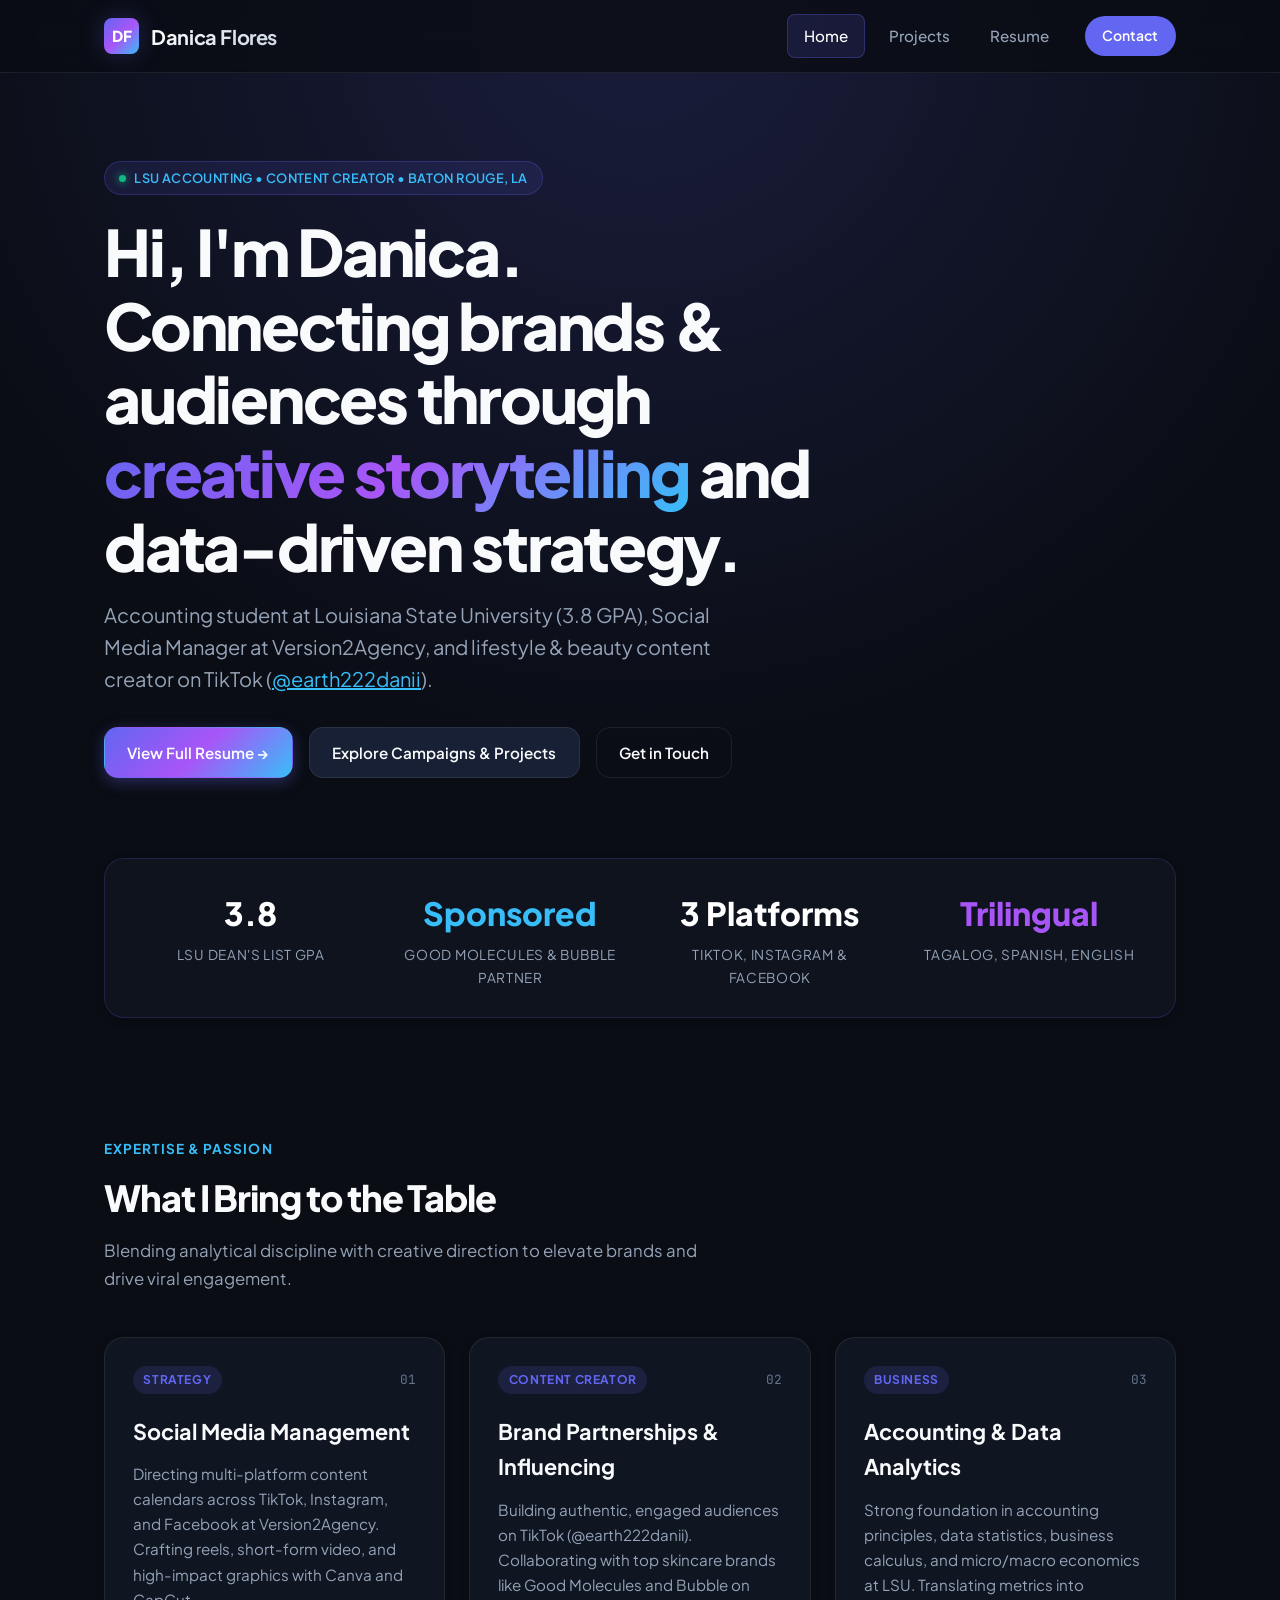
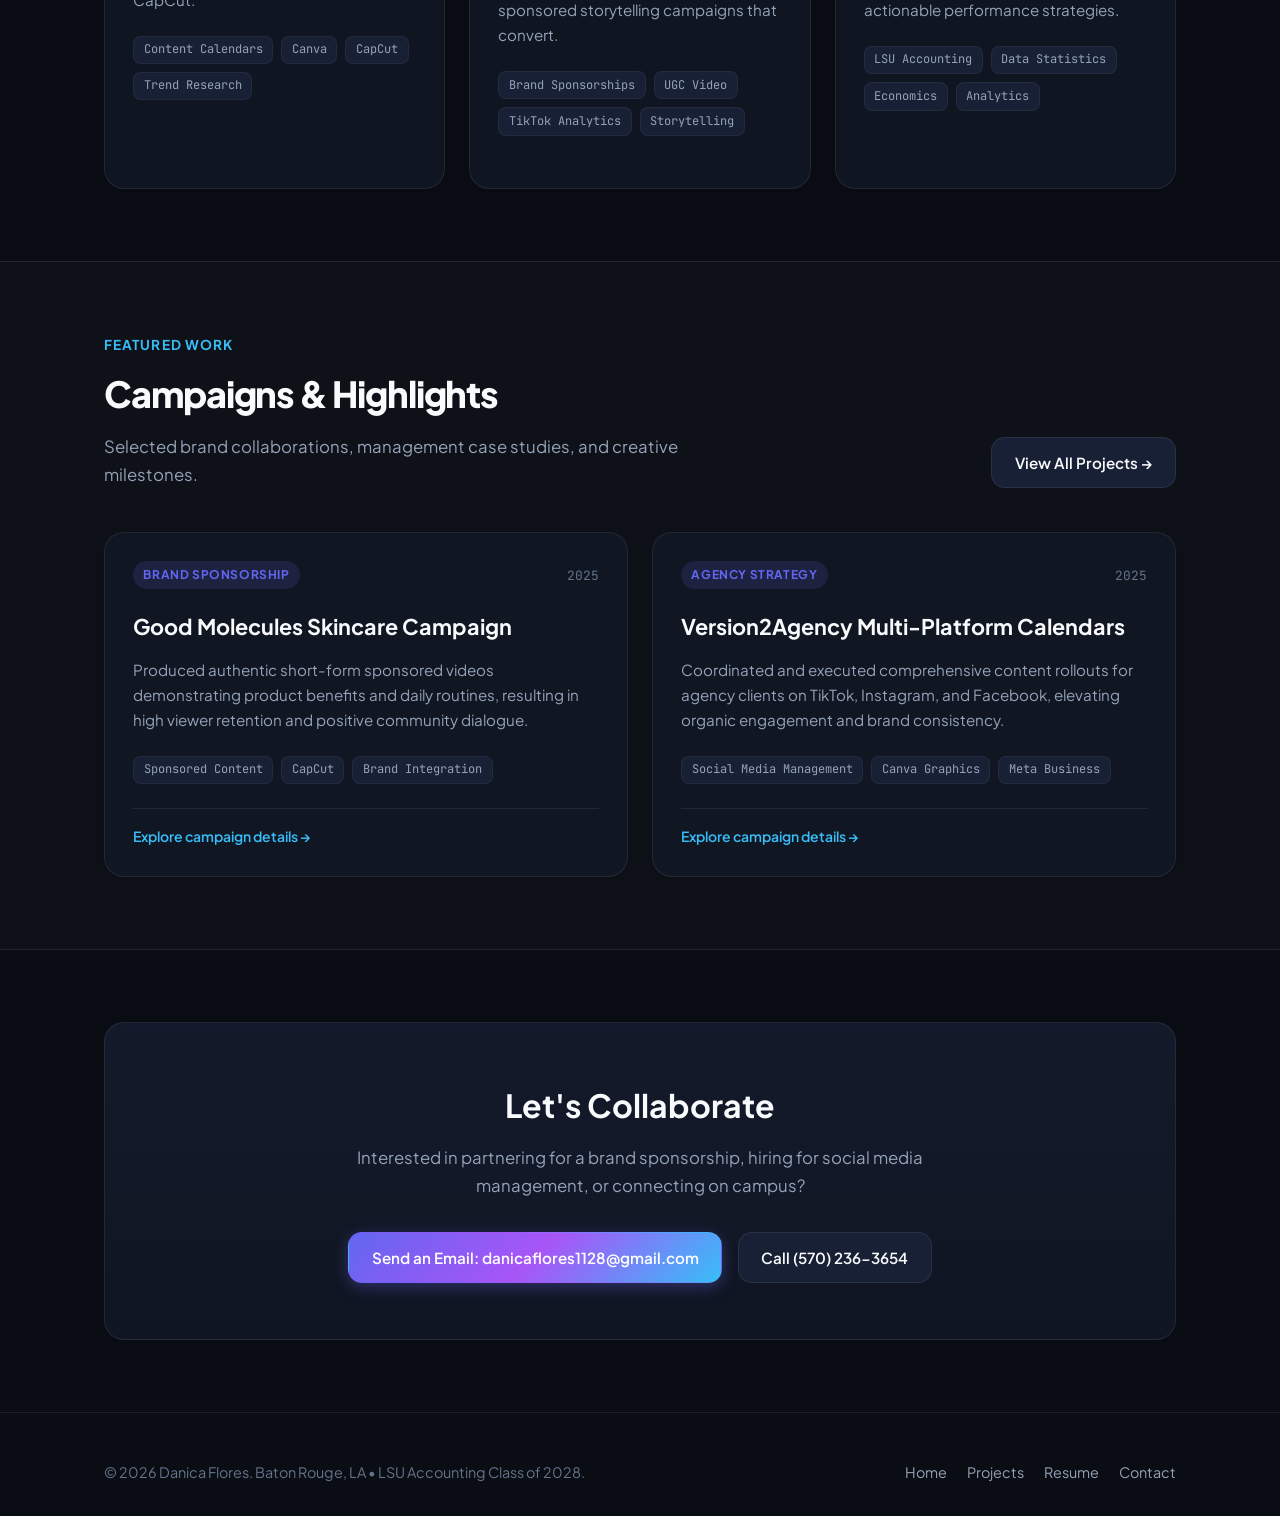
==== index.html @ a519a8e5 "Initnial website build" ====
<!DOCTYPE html>
<html lang="en">
<head>
  <meta charset="UTF-8">
  <meta name="viewport" content="width=device-width, initial-scale=1.0">
  <meta name="description" content="Danica Flores - Accounting Student at LSU, Social Media Manager, and Content Creator.">
  <meta name="author" content="Danica Flores">
  <title>Danica Flores | Personal Website</title>
  
  <link rel="preconnect" href="https://fonts.googleapis.com">
  <link rel="preconnect" href="https://fonts.gstatic.com" crossorigin>
  <link href="https://fonts.googleapis.com/css2?family=JetBrains+Mono:wght@400;500&family=Plus+Jakarta+Sans:wght@300;400;500;600;700;800&display=swap" rel="stylesheet">
  <link rel="stylesheet" href="styles.css">
</head>
<body>
  <!-- Navigation Header -->
  <header class="site-header" id="header">
    <div class="container nav-container">
      <a href="index.html" class="brand-logo" id="brand-link" aria-label="Home">
        <span class="brand-badge">DF</span>
        <span class="brand-text">Danica Flores</span>
      </a>
      <nav class="nav-links" id="main-nav" aria-label="Main Navigation">
        <a href="index.html" class="nav-link active" id="nav-home">Home</a>
        <a href="project.html" class="nav-link" id="nav-projects">Projects</a>
        <a href="resume.html" class="nav-link" id="nav-resume">Resume</a>
        <a href="mailto:danicaflores1128@gmail.com" class="nav-cta" id="nav-contact">Contact</a>
      </nav>
    </div>
  </header>

  <!-- Main Content -->
  <main id="main-content">
    <!-- Hero Section -->
    <section class="hero" id="hero-section">
      <div class="container">
        <div class="hero-content">
          <div class="pill-badge" id="hero-badge">
            <span class="pill-indicator"></span>
            <span>LSU Accounting &bull; Content Creator &bull; Baton Rouge, LA</span>
          </div>
          <h1 class="hero-title" id="hero-heading">
            Hi, I'm Danica.<br>
            Connecting brands & audiences through <span class="gradient-text">creative storytelling</span> and data-driven strategy.
          </h1>
          <p class="hero-subtitle" id="hero-bio">
            Accounting student at Louisiana State University (3.8 GPA), Social Media Manager at Version2Agency, and lifestyle & beauty content creator on TikTok (<a href="https://tiktok.com/@earth222danii" target="_blank" rel="noopener noreferrer" style="color: var(--accent); text-decoration: underline;">@earth222danii</a>).
          </p>
          <div class="hero-actions" id="hero-cta-group">
            <a href="resume.html" class="btn btn-primary" id="cta-resume">
              View Full Resume &rarr;
            </a>
            <a href="project.html" class="btn btn-secondary" id="cta-projects">
              Explore Campaigns & Projects
            </a>
            <a href="mailto:danicaflores1128@gmail.com" class="btn btn-outline" id="cta-contact">
              Get in Touch
            </a>
          </div>
        </div>
      </div>
    </section>

    <!-- Key Stats Banner -->
    <section style="padding: 1.5rem 0 3rem;">
      <div class="container">
        <div class="card" style="background: rgba(18, 24, 38, 0.6); border-color: rgba(99, 102, 241, 0.2);">
          <div style="display: grid; grid-template-columns: repeat(auto-fit, minmax(200px, 1fr)); gap: 1.5rem; text-align: center;">
            <div>
              <div style="font-size: 2rem; font-weight: 800; color: #fff;">3.8</div>
              <div style="font-size: 0.85rem; color: var(--text-secondary); text-transform: uppercase; letter-spacing: 0.05em; margin-top: 0.25rem;">LSU Dean's List GPA</div>
            </div>
            <div>
              <div style="font-size: 2rem; font-weight: 800; color: var(--accent);">Sponsored</div>
              <div style="font-size: 0.85rem; color: var(--text-secondary); text-transform: uppercase; letter-spacing: 0.05em; margin-top: 0.25rem;">Good Molecules & Bubble Partner</div>
            </div>
            <div>
              <div style="font-size: 2rem; font-weight: 800; color: #fff;">3 Platforms</div>
              <div style="font-size: 0.85rem; color: var(--text-secondary); text-transform: uppercase; letter-spacing: 0.05em; margin-top: 0.25rem;">TikTok, Instagram & Facebook</div>
            </div>
            <div>
              <div style="font-size: 2rem; font-weight: 800; color: #a855f7;">Trilingual</div>
              <div style="font-size: 0.85rem; color: var(--text-secondary); text-transform: uppercase; letter-spacing: 0.05em; margin-top: 0.25rem;">Tagalog, Spanish, English</div>
            </div>
          </div>
        </div>
      </div>
    </section>

    <!-- Highlights / What I Do Section -->
    <section class="section" id="highlights-section">
      <div class="container">
        <div class="section-header">
          <p class="section-eyebrow">Expertise & Passion</p>
          <h2 class="section-title">What I Bring to the Table</h2>
          <p class="section-desc">Blending analytical discipline with creative direction to elevate brands and drive viral engagement.</p>
        </div>

        <div class="grid grid-3" id="highlights-grid">
          <!-- Card 1 -->
          <div class="card" id="card-social-media">
            <div class="project-badge-bar">
              <span class="project-category">Strategy</span>
              <span class="project-year">01</span>
            </div>
            <h3 class="project-title">Social Media Management</h3>
            <p class="project-desc">
              Directing multi-platform content calendars across TikTok, Instagram, and Facebook at Version2Agency. Crafting reels, short-form video, and high-impact graphics with Canva and CapCut.
            </p>
            <div class="project-tags">
              <span class="tag">Content Calendars</span>
              <span class="tag">Canva</span>
              <span class="tag">CapCut</span>
              <span class="tag">Trend Research</span>
            </div>
          </div>

          <!-- Card 2 -->
          <div class="card" id="card-influencer">
            <div class="project-badge-bar">
              <span class="project-category">Content Creator</span>
              <span class="project-year">02</span>
            </div>
            <h3 class="project-title">Brand Partnerships & Influencing</h3>
            <p class="project-desc">
              Building authentic, engaged audiences on TikTok (@earth222danii). Collaborating with top skincare brands like Good Molecules and Bubble on sponsored storytelling campaigns that convert.
            </p>
            <div class="project-tags">
              <span class="tag">Brand Sponsorships</span>
              <span class="tag">UGC Video</span>
              <span class="tag">TikTok Analytics</span>
              <span class="tag">Storytelling</span>
            </div>
          </div>

          <!-- Card 3 -->
          <div class="card" id="card-accounting">
            <div class="project-badge-bar">
              <span class="project-category">Business</span>
              <span class="project-year">03</span>
            </div>
            <h3 class="project-title">Accounting & Data Analytics</h3>
            <p class="project-desc">
              Strong foundation in accounting principles, data statistics, business calculus, and micro/macro economics at LSU. Translating metrics into actionable performance strategies.
            </p>
            <div class="project-tags">
              <span class="tag">LSU Accounting</span>
              <span class="tag">Data Statistics</span>
              <span class="tag">Economics</span>
              <span class="tag">Analytics</span>
            </div>
          </div>
        </div>
      </div>
    </section>

    <!-- Featured Projects Preview Section -->
    <section class="section" id="featured-projects-section" style="background: rgba(255, 255, 255, 0.015); border-top: 1px solid var(--card-border); border-bottom: 1px solid var(--card-border);">
      <div class="container">
        <div class="section-header" style="display: flex; justify-content: space-between; align-items: flex-end; flex-wrap: wrap; gap: 1rem;">
          <div>
            <p class="section-eyebrow">Featured Work</p>
            <h2 class="section-title">Campaigns & Highlights</h2>
            <p class="section-desc">Selected brand collaborations, management case studies, and creative milestones.</p>
          </div>
          <a href="project.html" class="btn btn-secondary" id="view-all-projects-btn">View All Projects &rarr;</a>
        </div>

        <div class="grid grid-2" id="featured-grid">
          <!-- Featured 1 -->
          <div class="card project-card" id="project-featured-1">
            <div class="project-badge-bar">
              <span class="project-category">Brand Sponsorship</span>
              <span class="project-year">2025</span>
            </div>
            <h3 class="project-title">Good Molecules Skincare Campaign</h3>
            <p class="project-desc">
              Produced authentic short-form sponsored videos demonstrating product benefits and daily routines, resulting in high viewer retention and positive community dialogue.
            </p>
            <div class="project-tags">
              <span class="tag">Sponsored Content</span>
              <span class="tag">CapCut</span>
              <span class="tag">Brand Integration</span>
            </div>
            <div class="project-links">
              <a href="project.html" class="project-link-item">Explore campaign details &rarr;</a>
            </div>
          </div>

          <!-- Featured 2 -->
          <div class="card project-card" id="project-featured-2">
            <div class="project-badge-bar">
              <span class="project-category">Agency Strategy</span>
              <span class="project-year">2025</span>
            </div>
            <h3 class="project-title">Version2Agency Multi-Platform Calendars</h3>
            <p class="project-desc">
              Coordinated and executed comprehensive content rollouts for agency clients on TikTok, Instagram, and Facebook, elevating organic engagement and brand consistency.
            </p>
            <div class="project-tags">
              <span class="tag">Social Media Management</span>
              <span class="tag">Canva Graphics</span>
              <span class="tag">Meta Business</span>
            </div>
            <div class="project-links">
              <a href="project.html" class="project-link-item">Explore campaign details &rarr;</a>
            </div>
          </div>
        </div>
      </div>
    </section>

    <!-- Connect / Contact Callout -->
    <section class="section">
      <div class="container">
        <div class="card" style="text-align: center; padding: 3.5rem 2rem; background: linear-gradient(180deg, rgba(24, 32, 53, 0.7) 0%, rgba(18, 24, 38, 0.8) 100%);">
          <h2 style="font-size: 2rem; font-weight: 700; margin-bottom: 0.75rem;">Let's Collaborate</h2>
          <p style="color: var(--text-secondary); max-width: 600px; margin: 0 auto 2rem; font-size: 1.05rem;">
            Interested in partnering for a brand sponsorship, hiring for social media management, or connecting on campus?
          </p>
          <div style="display: flex; justify-content: center; gap: 1rem; flex-wrap: wrap;">
            <a href="mailto:danicaflores1128@gmail.com" class="btn btn-primary">
              Send an Email: danicaflores1128@gmail.com
            </a>
            <a href="tel:5702363654" class="btn btn-secondary">
              Call (570) 236-3654
            </a>
          </div>
        </div>
      </div>
    </section>
  </main>

  <!-- Footer -->
  <footer class="site-footer" id="footer">
    <div class="container footer-content">
      <p class="footer-text">&copy; 2026 Danica Flores. Baton Rouge, LA &bull; LSU Accounting Class of 2028.</p>
      <div class="footer-links">
        <a href="index.html">Home</a>
        <a href="project.html">Projects</a>
        <a href="resume.html">Resume</a>
        <a href="mailto:danicaflores1128@gmail.com">Contact</a>
      </div>
    </div>
  </footer>
</body>
</html>
---- styles.css ----
/* ==========================================================================
   Danica Flores - Personal Portfolio Stylesheet
   Modern, Sleek, Glassmorphic & Responsive Design System
   ========================================================================== */

@import url('https://fonts.googleapis.com/css2?family=Plus+Jakarta+Sans:wght@300;400;500;600;700;800&family=JetBrains+Mono:wght@400;500&display=swap');

/* --- CSS Variables & Design Tokens --- */
:root {
  --bg-primary: #0a0d14;
  --bg-secondary: #111625;
  --bg-tertiary: #182035;
  --card-bg: rgba(18, 24, 38, 0.75);
  --card-border: rgba(255, 255, 255, 0.08);
  --card-border-hover: rgba(99, 102, 241, 0.35);
  
  --text-main: #f8fafc;
  --text-secondary: #94a3b8;
  --text-muted: #64748b;
  
  --primary: #6366f1;
  --primary-hover: #4f46e5;
  --primary-light: rgba(99, 102, 241, 0.15);
  --secondary: #a855f7;
  --accent: #38bdf8;
  --accent-glow: rgba(56, 189, 248, 0.25);
  
  --gradient-brand: linear-gradient(135deg, #6366f1 0%, #a855f7 50%, #38bdf8 100%);
  --gradient-text: linear-gradient(135deg, #ffffff 30%, #94a3b8 100%);
  --gradient-glow: radial-gradient(circle at 50% 0%, rgba(99, 102, 241, 0.18) 0%, transparent 70%);
  
  --radius-sm: 8px;
  --radius-md: 14px;
  --radius-lg: 20px;
  --radius-full: 9999px;
  
  --shadow-sm: 0 2px 8px rgba(0, 0, 0, 0.2);
  --shadow-md: 0 8px 24px -4px rgba(0, 0, 0, 0.35);
  --shadow-lg: 0 16px 40px -8px rgba(0, 0, 0, 0.5);
  --shadow-glow: 0 0 25px rgba(99, 102, 241, 0.25);
  
  --font-main: 'Plus Jakarta Sans', -apple-system, BlinkMacSystemFont, 'Segoe UI', Roboto, sans-serif;
  --font-mono: 'JetBrains Mono', monospace;
  --transition: all 0.28s cubic-bezier(0.16, 1, 0.3, 1);
}

/* --- Base & Reset --- */
*, *::before, *::after {
  box-sizing: border-box;
  margin: 0;
  padding: 0;
}

html {
  scroll-behavior: smooth;
  font-size: 16px;
  color-scheme: dark;
}

body {
  font-family: var(--font-main);
  background-color: var(--bg-primary);
  color: var(--text-main);
  line-height: 1.65;
  background-image: var(--gradient-glow);
  background-attachment: fixed;
  min-height: 100vh;
  display: flex;
  flex-direction: column;
  -webkit-font-smoothing: antialiased;
  -moz-osx-font-smoothing: grayscale;
}

a {
  color: inherit;
  text-decoration: none;
  transition: var(--transition);
}

ul, ol {
  list-style: none;
}

img {
  max-width: 100%;
  display: block;
}

/* --- Layout Container --- */
.container {
  width: 100%;
  max-width: 1120px;
  margin: 0 auto;
  padding: 0 1.5rem;
}

/* --- Navigation Header --- */
.site-header {
  position: sticky;
  top: 0;
  z-index: 100;
  background: rgba(10, 13, 20, 0.82);
  backdrop-filter: blur(14px);
  -webkit-backdrop-filter: blur(14px);
  border-bottom: 1px solid var(--card-border);
  transition: var(--transition);
}

.nav-container {
  display: flex;
  justify-content: space-between;
  align-items: center;
  height: 4.5rem;
}

.brand-logo {
  display: flex;
  align-items: center;
  gap: 0.75rem;
  font-weight: 700;
  font-size: 1.25rem;
  letter-spacing: -0.02em;
}

.brand-badge {
  display: inline-flex;
  align-items: center;
  justify-content: center;
  width: 2.2rem;
  height: 2.2rem;
  border-radius: var(--radius-sm);
  background: var(--gradient-brand);
  color: #fff;
  font-weight: 800;
  font-size: 0.95rem;
  box-shadow: var(--shadow-glow);
}

.brand-text {
  background: linear-gradient(135deg, #fff 0%, #cbd5e1 100%);
  -webkit-background-clip: text;
  -webkit-text-fill-color: transparent;
}

.nav-links {
  display: flex;
  align-items: center;
  gap: 0.5rem;
}

.nav-link {
  padding: 0.55rem 1rem;
  border-radius: var(--radius-sm);
  font-weight: 500;
  font-size: 0.95rem;
  color: var(--text-secondary);
  position: relative;
  transition: var(--transition);
}

.nav-link:hover {
  color: var(--text-main);
  background: rgba(255, 255, 255, 0.05);
}

.nav-link.active {
  color: #fff;
  background: var(--primary-light);
  border: 1px solid rgba(99, 102, 241, 0.3);
}

.nav-cta {
  display: inline-flex;
  align-items: center;
  padding: 0.5rem 1.1rem;
  font-size: 0.875rem;
  font-weight: 600;
  border-radius: var(--radius-full);
  background: var(--primary);
  color: #fff;
  margin-left: 0.75rem;
  transition: var(--transition);
}

.nav-cta:hover {
  background: var(--primary-hover);
  transform: translateY(-1px);
  box-shadow: var(--shadow-glow);
}

/* --- Buttons & UI Elements --- */
.btn {
  display: inline-flex;
  align-items: center;
  justify-content: center;
  gap: 0.5rem;
  padding: 0.75rem 1.4rem;
  font-size: 0.95rem;
  font-weight: 600;
  border-radius: var(--radius-md);
  border: 1px solid transparent;
  cursor: pointer;
  transition: var(--transition);
  text-align: center;
}

.btn-primary {
  background: var(--gradient-brand);
  color: #ffffff;
  box-shadow: 0 4px 15px rgba(99, 102, 241, 0.35);
}

.btn-primary:hover {
  transform: translateY(-2px);
  box-shadow: 0 8px 25px rgba(99, 102, 241, 0.45);
}

.btn-secondary {
  background: var(--bg-tertiary);
  color: var(--text-main);
  border-color: var(--card-border);
}

.btn-secondary:hover {
  background: rgba(255, 255, 255, 0.1);
  border-color: rgba(255, 255, 255, 0.2);
  transform: translateY(-2px);
}

.btn-outline {
  background: transparent;
  color: var(--text-main);
  border-color: var(--card-border);
}

.btn-outline:hover {
  border-color: var(--primary);
  background: var(--primary-light);
  color: #fff;
}

.pill-badge {
  display: inline-flex;
  align-items: center;
  gap: 0.5rem;
  padding: 0.35rem 0.9rem;
  border-radius: var(--radius-full);
  font-size: 0.8rem;
  font-weight: 600;
  background: rgba(99, 102, 241, 0.12);
  border: 1px solid rgba(99, 102, 241, 0.25);
  color: var(--accent);
  letter-spacing: 0.03em;
  text-transform: uppercase;
}

.pill-indicator {
  width: 7px;
  height: 7px;
  border-radius: 50%;
  background-color: #10b981;
  box-shadow: 0 0 8px #10b981;
}

/* --- Section Formatting --- */
.section {
  padding: 4.5rem 0;
}

.section-header {
  margin-bottom: 2.75rem;
}

.section-eyebrow {
  font-size: 0.85rem;
  font-weight: 700;
  text-transform: uppercase;
  letter-spacing: 0.08em;
  color: var(--accent);
  margin-bottom: 0.5rem;
}

.section-title {
  font-size: 2.25rem;
  font-weight: 800;
  letter-spacing: -0.03em;
  color: var(--text-main);
}

.section-desc {
  margin-top: 0.6rem;
  color: var(--text-secondary);
  font-size: 1.05rem;
  max-width: 620px;
}

/* --- Hero Section --- */
.hero {
  padding: 5.5rem 0 3.5rem;
  display: flex;
  flex-direction: column;
  gap: 1.5rem;
}

.hero-content {
  max-width: 780px;
}

.hero-title {
  font-size: clamp(2.5rem, 5vw, 4rem);
  font-weight: 800;
  line-height: 1.15;
  letter-spacing: -0.035em;
  margin: 1.25rem 0 1rem;
}

.gradient-text {
  background: var(--gradient-brand);
  -webkit-background-clip: text;
  -webkit-text-fill-color: transparent;
}

.hero-subtitle {
  font-size: 1.25rem;
  color: var(--text-secondary);
  line-height: 1.6;
  max-width: 650px;
  margin-bottom: 2rem;
}

.hero-actions {
  display: flex;
  flex-wrap: wrap;
  gap: 1rem;
}

/* --- Grid Systems & Cards --- */
.grid {
  display: grid;
  gap: 1.5rem;
}

.grid-3 {
  grid-template-columns: repeat(auto-fit, minmax(320px, 1fr));
}

.grid-2 {
  grid-template-columns: repeat(auto-fit, minmax(360px, 1fr));
}

.card {
  background: var(--card-bg);
  border: 1px solid var(--card-border);
  border-radius: var(--radius-lg);
  padding: 1.75rem;
  box-shadow: var(--shadow-sm);
  transition: var(--transition);
  position: relative;
  overflow: hidden;
}

.card:hover {
  border-color: var(--card-border-hover);
  transform: translateY(-4px);
  box-shadow: var(--shadow-md);
}

/* --- Project Cards (project.html & index.html) --- */
.project-card {
  display: flex;
  flex-direction: column;
  height: 100%;
}

.project-badge-bar {
  display: flex;
  justify-content: space-between;
  align-items: center;
  margin-bottom: 1.25rem;
}

.project-category {
  font-size: 0.75rem;
  font-weight: 700;
  text-transform: uppercase;
  letter-spacing: 0.05em;
  color: var(--primary);
  background: var(--primary-light);
  padding: 0.25rem 0.65rem;
  border-radius: var(--radius-full);
}

.project-year {
  font-family: var(--font-mono);
  font-size: 0.8rem;
  color: var(--text-muted);
}

.project-title {
  font-size: 1.35rem;
  font-weight: 700;
  margin-bottom: 0.75rem;
  color: var(--text-main);
}

.project-desc {
  color: var(--text-secondary);
  font-size: 0.95rem;
  margin-bottom: 1.5rem;
  flex-grow: 1;
}

.project-tags {
  display: flex;
  flex-wrap: wrap;
  gap: 0.5rem;
  margin-bottom: 1.5rem;
}

.tag {
  font-family: var(--font-mono);
  font-size: 0.75rem;
  padding: 0.2rem 0.6rem;
  background: var(--bg-tertiary);
  border-radius: var(--radius-sm);
  color: var(--text-secondary);
  border: 1px solid rgba(255, 255, 255, 0.05);
}

.project-links {
  display: flex;
  align-items: center;
  gap: 1rem;
  padding-top: 1rem;
  border-top: 1px solid var(--card-border);
}

.project-link-item {
  font-size: 0.875rem;
  font-weight: 600;
  color: var(--accent);
  display: inline-flex;
  align-items: center;
  gap: 0.35rem;
}

.project-link-item:hover {
  text-decoration: underline;
  color: #fff;
}

/* --- Resume & Timeline Styles (resume.html) --- */
.timeline-section {
  position: relative;
  padding-left: 2rem;
  border-left: 2px solid rgba(99, 102, 241, 0.25);
  display: flex;
  flex-direction: column;
  gap: 2.25rem;
  margin-top: 1.5rem;
}

.timeline-item {
  position: relative;
}

.timeline-dot {
  position: absolute;
  left: -2.45rem;
  top: 0.3rem;
  width: 14px;
  height: 14px;
  border-radius: 50%;
  background: var(--bg-primary);
  border: 3px solid var(--primary);
  box-shadow: 0 0 10px rgba(99, 102, 241, 0.6);
}

.timeline-header {
  display: flex;
  justify-content: space-between;
  align-items: baseline;
  flex-wrap: wrap;
  gap: 0.5rem;
  margin-bottom: 0.35rem;
}

.timeline-role {
  font-size: 1.15rem;
  font-weight: 700;
  color: var(--text-main);
}

.timeline-period {
  font-family: var(--font-mono);
  font-size: 0.85rem;
  color: var(--accent);
  background: rgba(56, 189, 248, 0.1);
  padding: 0.15rem 0.55rem;
  border-radius: var(--radius-sm);
}

.timeline-company {
  font-size: 0.95rem;
  font-weight: 600;
  color: var(--text-secondary);
  margin-bottom: 0.75rem;
}

.timeline-bullets {
  list-style: disc;
  padding-left: 1.25rem;
  color: var(--text-secondary);
  font-size: 0.925rem;
  display: flex;
  flex-direction: column;
  gap: 0.4rem;
}

.skills-grid {
  display: grid;
  grid-template-columns: repeat(auto-fit, minmax(240px, 1fr));
  gap: 1.25rem;
}

.skill-category {
  background: var(--card-bg);
  border: 1px solid var(--card-border);
  border-radius: var(--radius-md);
  padding: 1.25rem;
}

.skill-category h4 {
  font-size: 1rem;
  font-weight: 700;
  color: var(--text-main);
  margin-bottom: 0.75rem;
  border-bottom: 1px solid var(--card-border);
  padding-bottom: 0.5rem;
}

/* --- Footer --- */
.site-footer {
  margin-top: auto;
  border-top: 1px solid var(--card-border);
  background: rgba(10, 13, 20, 0.95);
  padding: 3rem 0 2rem;
}

.footer-content {
  display: flex;
  justify-content: space-between;
  align-items: center;
  flex-wrap: wrap;
  gap: 1.5rem;
}

.footer-text {
  color: var(--text-muted);
  font-size: 0.9rem;
}

.footer-links {
  display: flex;
  gap: 1.25rem;
}

.footer-links a {
  color: var(--text-secondary);
  font-size: 0.9rem;
}

.footer-links a:hover {
  color: var(--accent);
}

/* --- Responsive Adjustments --- */
@media (max-width: 768px) {
  .nav-container {
    height: auto;
    padding: 1rem 0;
    flex-direction: column;
    gap: 0.75rem;
  }
  
  .nav-links {
    flex-wrap: wrap;
    justify-content: center;
  }
  
  .hero-title {
    font-size: 2.25rem;
  }
  
  .section-title {
    font-size: 1.85rem;
  }
  
  .footer-content {
    flex-direction: column;
    text-align: center;
  }
}
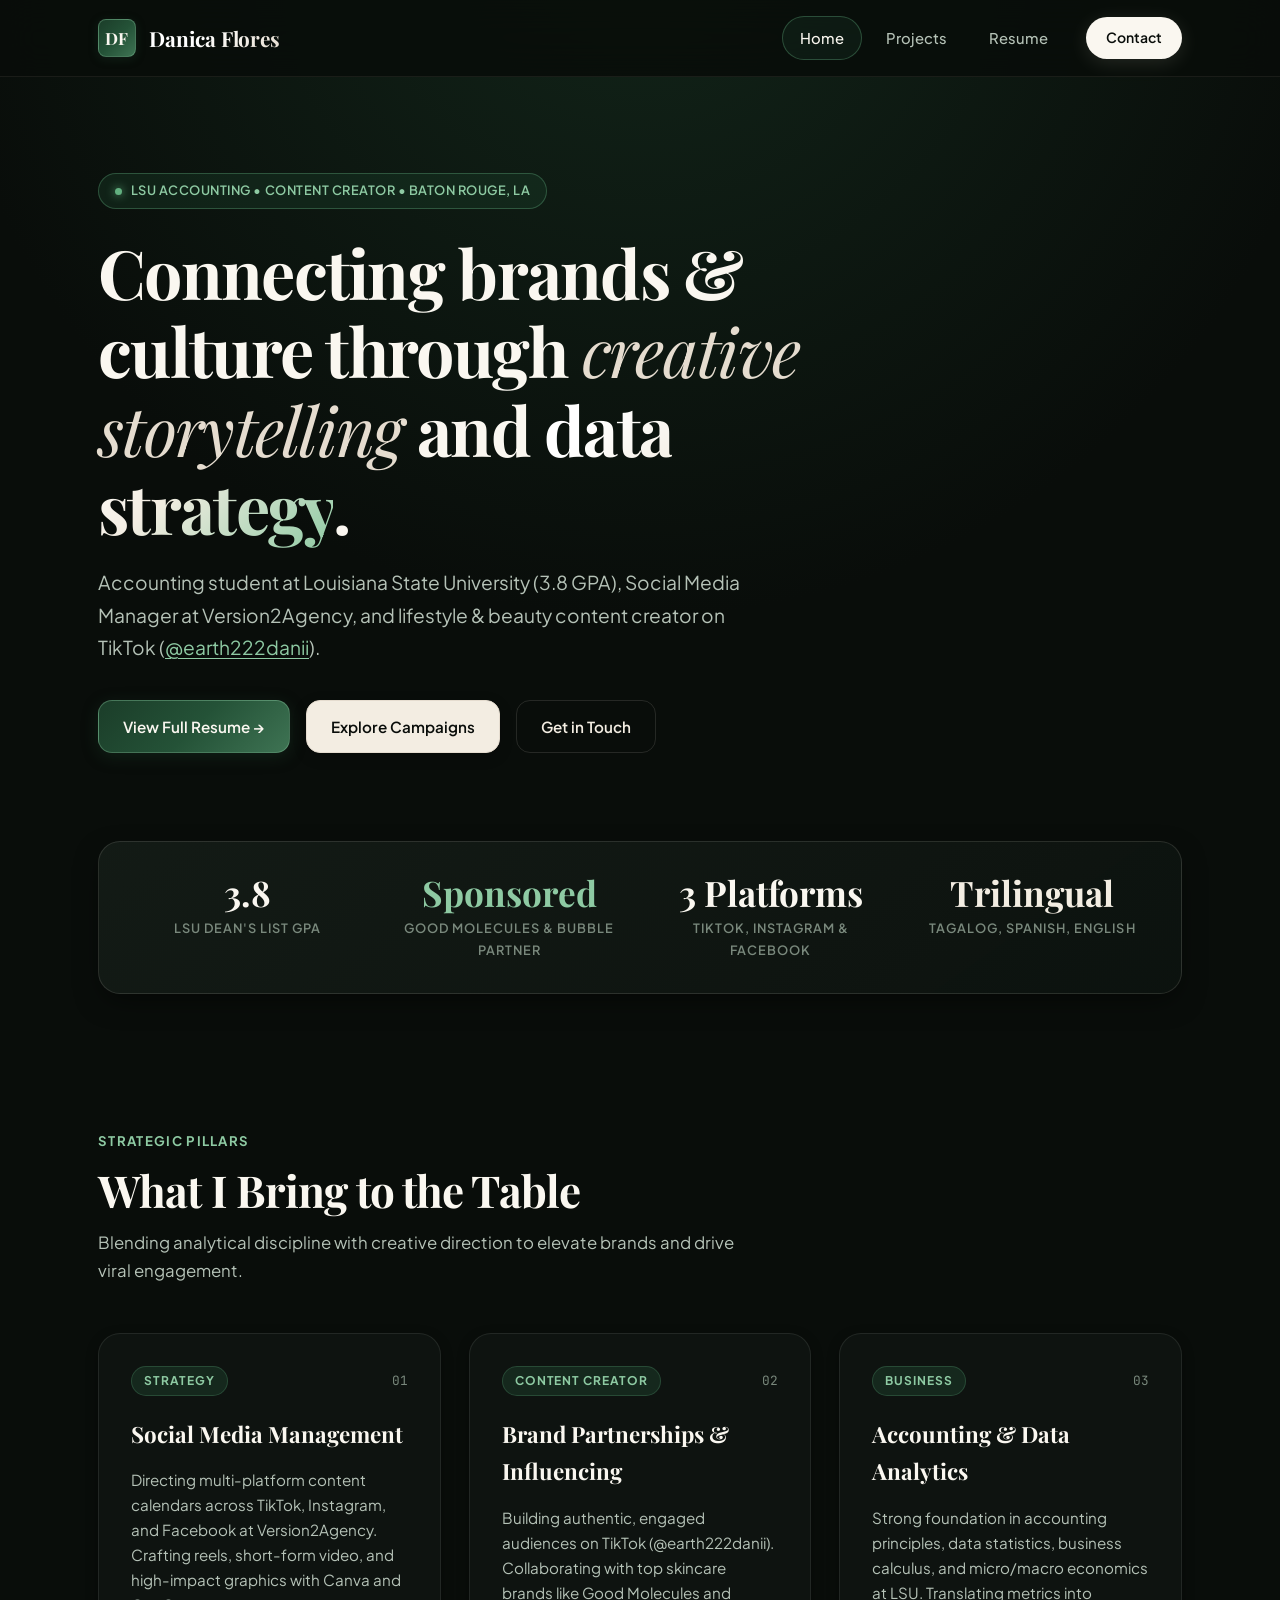
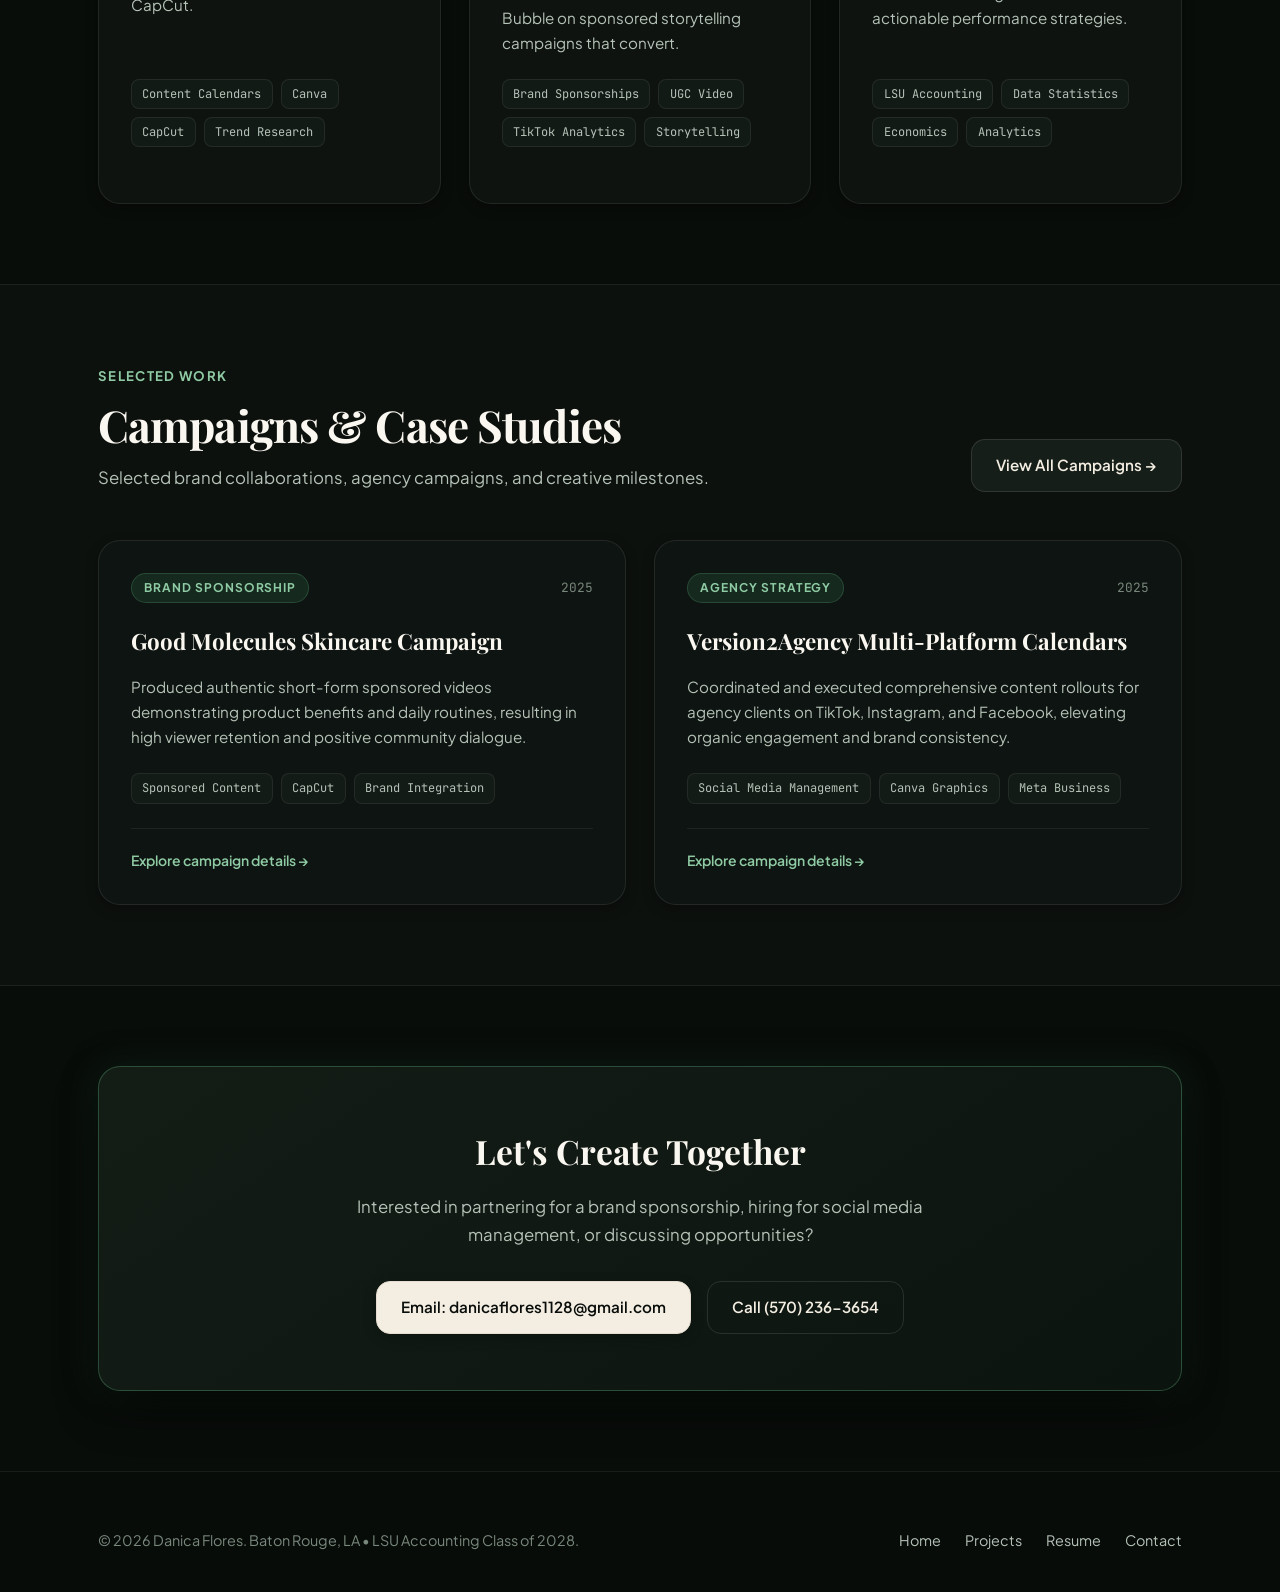
==== commit 2698d60a: "Update website content and styling" ====
--- a/index.html
+++ b/index.html
@@ -9,7 +9,7 @@
   
   <link rel="preconnect" href="https://fonts.googleapis.com">
   <link rel="preconnect" href="https://fonts.gstatic.com" crossorigin>
-  <link href="https://fonts.googleapis.com/css2?family=JetBrains+Mono:wght@400;500&family=Plus+Jakarta+Sans:wght@300;400;500;600;700;800&display=swap" rel="stylesheet">
+  <link href="https://fonts.googleapis.com/css2?family=Playfair+Display:ital,wght@0,500;0,600;0,700;1,400;1,600&family=Plus+Jakarta+Sans:wght@300;400;500;600;700;800&family=JetBrains+Mono:wght@400;500&display=swap" rel="stylesheet">
   <link rel="stylesheet" href="styles.css">
 </head>
 <body>
@@ -40,18 +40,17 @@
             <span>LSU Accounting &bull; Content Creator &bull; Baton Rouge, LA</span>
           </div>
           <h1 class="hero-title" id="hero-heading">
-            Hi, I'm Danica.<br>
-            Connecting brands & audiences through <span class="gradient-text">creative storytelling</span> and data-driven strategy.
+            Connecting brands & culture through <em>creative storytelling</em> and <span class="gradient-text">data strategy</span>.
           </h1>
           <p class="hero-subtitle" id="hero-bio">
-            Accounting student at Louisiana State University (3.8 GPA), Social Media Manager at Version2Agency, and lifestyle & beauty content creator on TikTok (<a href="https://tiktok.com/@earth222danii" target="_blank" rel="noopener noreferrer" style="color: var(--accent); text-decoration: underline;">@earth222danii</a>).
+            Accounting student at Louisiana State University (3.8 GPA), Social Media Manager at Version2Agency, and lifestyle & beauty content creator on TikTok (<a href="https://tiktok.com/@earth222danii" target="_blank" rel="noopener noreferrer">@earth222danii</a>).
           </p>
           <div class="hero-actions" id="hero-cta-group">
             <a href="resume.html" class="btn btn-primary" id="cta-resume">
               View Full Resume &rarr;
             </a>
-            <a href="project.html" class="btn btn-secondary" id="cta-projects">
-              Explore Campaigns & Projects
+            <a href="project.html" class="btn btn-cream" id="cta-projects">
+              Explore Campaigns
             </a>
             <a href="mailto:danicaflores1128@gmail.com" class="btn btn-outline" id="cta-contact">
               Get in Touch
@@ -61,44 +60,44 @@
       </div>
     </section>
 
-    <!-- Key Stats Banner -->
-    <section style="padding: 1.5rem 0 3rem;">
-      <div class="container">
-        <div class="card" style="background: rgba(18, 24, 38, 0.6); border-color: rgba(99, 102, 241, 0.2);">
-          <div style="display: grid; grid-template-columns: repeat(auto-fit, minmax(200px, 1fr)); gap: 1.5rem; text-align: center;">
-            <div>
-              <div style="font-size: 2rem; font-weight: 800; color: #fff;">3.8</div>
-              <div style="font-size: 0.85rem; color: var(--text-secondary); text-transform: uppercase; letter-spacing: 0.05em; margin-top: 0.25rem;">LSU Dean's List GPA</div>
-            </div>
-            <div>
-              <div style="font-size: 2rem; font-weight: 800; color: var(--accent);">Sponsored</div>
-              <div style="font-size: 0.85rem; color: var(--text-secondary); text-transform: uppercase; letter-spacing: 0.05em; margin-top: 0.25rem;">Good Molecules & Bubble Partner</div>
-            </div>
-            <div>
-              <div style="font-size: 2rem; font-weight: 800; color: #fff;">3 Platforms</div>
-              <div style="font-size: 0.85rem; color: var(--text-secondary); text-transform: uppercase; letter-spacing: 0.05em; margin-top: 0.25rem;">TikTok, Instagram & Facebook</div>
-            </div>
-            <div>
-              <div style="font-size: 2rem; font-weight: 800; color: #a855f7;">Trilingual</div>
-              <div style="font-size: 0.85rem; color: var(--text-secondary); text-transform: uppercase; letter-spacing: 0.05em; margin-top: 0.25rem;">Tagalog, Spanish, English</div>
-            </div>
-          </div>
-        </div>
-      </div>
-    </section>
-
-    <!-- Highlights / What I Do Section -->
+    <!-- Key Metrics / Stats Section -->
+    <section style="padding: 1.5rem 0 3.5rem;">
+      <div class="container">
+        <div class="stats-card">
+          <div style="display: grid; grid-template-columns: repeat(auto-fit, minmax(200px, 1fr)); gap: 1.75rem; text-align: center;">
+            <div>
+              <div class="stat-number">3.8</div>
+              <div class="stat-label">LSU Dean's List GPA</div>
+            </div>
+            <div>
+              <div class="stat-number green">Sponsored</div>
+              <div class="stat-label">Good Molecules & Bubble Partner</div>
+            </div>
+            <div>
+              <div class="stat-number">3 Platforms</div>
+              <div class="stat-label">TikTok, Instagram & Facebook</div>
+            </div>
+            <div>
+              <div class="stat-number cream">Trilingual</div>
+              <div class="stat-label">Tagalog, Spanish, English</div>
+            </div>
+          </div>
+        </div>
+      </div>
+    </section>
+
+    <!-- Highlights / Expertise Section -->
     <section class="section" id="highlights-section">
       <div class="container">
         <div class="section-header">
-          <p class="section-eyebrow">Expertise & Passion</p>
+          <p class="section-eyebrow">Strategic Pillars</p>
           <h2 class="section-title">What I Bring to the Table</h2>
           <p class="section-desc">Blending analytical discipline with creative direction to elevate brands and drive viral engagement.</p>
         </div>
 
         <div class="grid grid-3" id="highlights-grid">
           <!-- Card 1 -->
-          <div class="card" id="card-social-media">
+          <div class="card feature-card" id="card-social-media">
             <div class="project-badge-bar">
               <span class="project-category">Strategy</span>
               <span class="project-year">01</span>
@@ -116,7 +115,7 @@
           </div>
 
           <!-- Card 2 -->
-          <div class="card" id="card-influencer">
+          <div class="card feature-card" id="card-influencer">
             <div class="project-badge-bar">
               <span class="project-category">Content Creator</span>
               <span class="project-year">02</span>
@@ -134,7 +133,7 @@
           </div>
 
           <!-- Card 3 -->
-          <div class="card" id="card-accounting">
+          <div class="card feature-card" id="card-accounting">
             <div class="project-badge-bar">
               <span class="project-category">Business</span>
               <span class="project-year">03</span>
@@ -155,15 +154,15 @@
     </section>
 
     <!-- Featured Projects Preview Section -->
-    <section class="section" id="featured-projects-section" style="background: rgba(255, 255, 255, 0.015); border-top: 1px solid var(--card-border); border-bottom: 1px solid var(--card-border);">
+    <section class="section" id="featured-projects-section" style="background: rgba(243, 237, 226, 0.015); border-top: 1px solid var(--cream-border-subtle); border-bottom: 1px solid var(--cream-border-subtle);">
       <div class="container">
         <div class="section-header" style="display: flex; justify-content: space-between; align-items: flex-end; flex-wrap: wrap; gap: 1rem;">
           <div>
-            <p class="section-eyebrow">Featured Work</p>
-            <h2 class="section-title">Campaigns & Highlights</h2>
-            <p class="section-desc">Selected brand collaborations, management case studies, and creative milestones.</p>
-          </div>
-          <a href="project.html" class="btn btn-secondary" id="view-all-projects-btn">View All Projects &rarr;</a>
+            <p class="section-eyebrow">Selected Work</p>
+            <h2 class="section-title">Campaigns & Case Studies</h2>
+            <p class="section-desc">Selected brand collaborations, agency campaigns, and creative milestones.</p>
+          </div>
+          <a href="project.html" class="btn btn-secondary" id="view-all-projects-btn">View All Campaigns &rarr;</a>
         </div>
 
         <div class="grid grid-2" id="featured-grid">
@@ -210,19 +209,19 @@
       </div>
     </section>
 
-    <!-- Connect / Contact Callout -->
+    <!-- Connect / Contact Callout Section -->
     <section class="section">
       <div class="container">
-        <div class="card" style="text-align: center; padding: 3.5rem 2rem; background: linear-gradient(180deg, rgba(24, 32, 53, 0.7) 0%, rgba(18, 24, 38, 0.8) 100%);">
-          <h2 style="font-size: 2rem; font-weight: 700; margin-bottom: 0.75rem;">Let's Collaborate</h2>
-          <p style="color: var(--text-secondary); max-width: 600px; margin: 0 auto 2rem; font-size: 1.05rem;">
-            Interested in partnering for a brand sponsorship, hiring for social media management, or connecting on campus?
+        <div class="callout-card">
+          <h2 class="callout-title">Let's Create Together</h2>
+          <p class="callout-desc">
+            Interested in partnering for a brand sponsorship, hiring for social media management, or discussing opportunities?
           </p>
           <div style="display: flex; justify-content: center; gap: 1rem; flex-wrap: wrap;">
-            <a href="mailto:danicaflores1128@gmail.com" class="btn btn-primary">
-              Send an Email: danicaflores1128@gmail.com
-            </a>
-            <a href="tel:5702363654" class="btn btn-secondary">
+            <a href="mailto:danicaflores1128@gmail.com" class="btn btn-cream">
+              Email: danicaflores1128@gmail.com
+            </a>
+            <a href="tel:5702363654" class="btn btn-outline">
               Call (570) 236-3654
             </a>
           </div>
--- a/styles.css
+++ b/styles.css
@@ -1,44 +1,69 @@
 /* ==========================================================================
    Danica Flores - Personal Portfolio Stylesheet
-   Modern, Sleek, Glassmorphic & Responsive Design System
+   Modern, Editorial, Glassmorphic Design System
+   Palette: Forest Green, Obsidian Black, Pure White & Warm Cream/Neutral
    ========================================================================== */
 
-@import url('https://fonts.googleapis.com/css2?family=Plus+Jakarta+Sans:wght@300;400;500;600;700;800&family=JetBrains+Mono:wght@400;500&display=swap');
+@import url('https://fonts.googleapis.com/css2?family=Playfair+Display:ital,wght@0,500;0,600;0,700;1,400;1,600&family=Plus+Jakarta+Sans:wght@300;400;500;600;700;800&family=JetBrains+Mono:wght@400;500&display=swap');
 
 /* --- CSS Variables & Design Tokens --- */
 :root {
-  --bg-primary: #0a0d14;
-  --bg-secondary: #111625;
-  --bg-tertiary: #182035;
-  --card-bg: rgba(18, 24, 38, 0.75);
-  --card-border: rgba(255, 255, 255, 0.08);
-  --card-border-hover: rgba(99, 102, 241, 0.35);
-  
-  --text-main: #f8fafc;
-  --text-secondary: #94a3b8;
-  --text-muted: #64748b;
-  
-  --primary: #6366f1;
-  --primary-hover: #4f46e5;
-  --primary-light: rgba(99, 102, 241, 0.15);
-  --secondary: #a855f7;
-  --accent: #38bdf8;
-  --accent-glow: rgba(56, 189, 248, 0.25);
-  
-  --gradient-brand: linear-gradient(135deg, #6366f1 0%, #a855f7 50%, #38bdf8 100%);
-  --gradient-text: linear-gradient(135deg, #ffffff 30%, #94a3b8 100%);
-  --gradient-glow: radial-gradient(circle at 50% 0%, rgba(99, 102, 241, 0.18) 0%, transparent 70%);
-  
+  /* Dark / Obsidian Base */
+  --bg-black: #090d0a;
+  --bg-surface: #0f1511;
+  --bg-surface-elevated: #151e18;
+  --card-bg: rgba(16, 23, 18, 0.78);
+  
+  /* Forest & Emerald Green Spectrum */
+  --green-deep: #0e2015;
+  --green-forest: #1b3d29;
+  --green-emerald: #245237;
+  --green-sage: #3e7353;
+  --green-mint: #62b080;
+  --green-light: #8ecaa3;
+  --green-glow: rgba(98, 176, 128, 0.22);
+  --green-subtle: rgba(36, 82, 55, 0.2);
+  
+  /* Cream & Warm Neutral Spectrum */
+  --cream-100: #faf7f0;
+  --cream-200: #f3ede2;
+  --cream-300: #e5dccf;
+  --cream-400: #cfc4b3;
+  --cream-card: rgba(243, 237, 226, 0.05);
+  --cream-border: rgba(243, 237, 226, 0.12);
+  --cream-border-subtle: rgba(243, 237, 226, 0.07);
+  
+  /* Text & White Hierarchy */
+  --text-white: #ffffff;
+  --text-cream: #f4efe6;
+  --text-secondary: #b5c2b7;
+  --text-muted: #79887c;
+  
+  /* Borders & Shadows */
+  --card-border: rgba(243, 237, 226, 0.09);
+  --card-border-hover: rgba(98, 176, 128, 0.45);
+  
+  --shadow-sm: 0 4px 12px rgba(0, 0, 0, 0.35);
+  --shadow-md: 0 10px 28px -6px rgba(0, 0, 0, 0.55);
+  --shadow-lg: 0 20px 48px -10px rgba(0, 0, 0, 0.7);
+  --shadow-glow: 0 0 30px rgba(98, 176, 128, 0.22);
+  --shadow-cream: 0 4px 20px rgba(243, 237, 226, 0.12);
+  
+  /* Gradients */
+  --gradient-forest: linear-gradient(135deg, #1b3d29 0%, #245237 50%, #3e7353 100%);
+  --gradient-text: linear-gradient(135deg, #ffffff 20%, #f3ede2 60%, #8ecaa3 100%);
+  --gradient-text-gold: linear-gradient(135deg, #ffffff 40%, #e5dccf 100%);
+  --gradient-glow: radial-gradient(circle at 50% -10%, rgba(27, 61, 41, 0.5) 0%, rgba(9, 13, 10, 0.8) 60%, #090d0a 100%);
+  --gradient-card-elevated: linear-gradient(145deg, rgba(21, 30, 24, 0.85) 0%, rgba(13, 19, 15, 0.9) 100%);
+  
+  /* Radii */
   --radius-sm: 8px;
   --radius-md: 14px;
-  --radius-lg: 20px;
+  --radius-lg: 22px;
   --radius-full: 9999px;
   
-  --shadow-sm: 0 2px 8px rgba(0, 0, 0, 0.2);
-  --shadow-md: 0 8px 24px -4px rgba(0, 0, 0, 0.35);
-  --shadow-lg: 0 16px 40px -8px rgba(0, 0, 0, 0.5);
-  --shadow-glow: 0 0 25px rgba(99, 102, 241, 0.25);
-  
+  /* Fonts */
+  --font-serif: 'Playfair Display', Georgia, serif;
   --font-main: 'Plus Jakarta Sans', -apple-system, BlinkMacSystemFont, 'Segoe UI', Roboto, sans-serif;
   --font-mono: 'JetBrains Mono', monospace;
   --transition: all 0.28s cubic-bezier(0.16, 1, 0.3, 1);
@@ -59,9 +84,9 @@
 
 body {
   font-family: var(--font-main);
-  background-color: var(--bg-primary);
-  color: var(--text-main);
-  line-height: 1.65;
+  background-color: var(--bg-black);
+  color: var(--text-cream);
+  line-height: 1.68;
   background-image: var(--gradient-glow);
   background-attachment: fixed;
   min-height: 100vh;
@@ -89,9 +114,9 @@
 /* --- Layout Container --- */
 .container {
   width: 100%;
-  max-width: 1120px;
+  max-width: 1140px;
   margin: 0 auto;
-  padding: 0 1.5rem;
+  padding: 0 1.75rem;
 }
 
 /* --- Navigation Header --- */
@@ -99,10 +124,10 @@
   position: sticky;
   top: 0;
   z-index: 100;
-  background: rgba(10, 13, 20, 0.82);
-  backdrop-filter: blur(14px);
-  -webkit-backdrop-filter: blur(14px);
-  border-bottom: 1px solid var(--card-border);
+  background: rgba(9, 13, 10, 0.88);
+  backdrop-filter: blur(18px);
+  -webkit-backdrop-filter: blur(18px);
+  border-bottom: 1px solid var(--cream-border-subtle);
   transition: var(--transition);
 }
 
@@ -110,34 +135,39 @@
   display: flex;
   justify-content: space-between;
   align-items: center;
-  height: 4.5rem;
+  height: 4.75rem;
 }
 
 .brand-logo {
   display: flex;
   align-items: center;
-  gap: 0.75rem;
+  gap: 0.85rem;
   font-weight: 700;
   font-size: 1.25rem;
-  letter-spacing: -0.02em;
+  letter-spacing: -0.01em;
 }
 
 .brand-badge {
   display: inline-flex;
   align-items: center;
   justify-content: center;
-  width: 2.2rem;
-  height: 2.2rem;
+  width: 2.35rem;
+  height: 2.35rem;
   border-radius: var(--radius-sm);
-  background: var(--gradient-brand);
-  color: #fff;
-  font-weight: 800;
-  font-size: 0.95rem;
-  box-shadow: var(--shadow-glow);
+  background: var(--gradient-forest);
+  border: 1px solid rgba(142, 202, 163, 0.35);
+  color: var(--cream-100);
+  font-family: var(--font-serif);
+  font-weight: 700;
+  font-size: 1.05rem;
+  box-shadow: 0 2px 10px rgba(27, 61, 41, 0.4);
 }
 
 .brand-text {
-  background: linear-gradient(135deg, #fff 0%, #cbd5e1 100%);
+  font-family: var(--font-serif);
+  font-size: 1.3rem;
+  letter-spacing: -0.01em;
+  background: linear-gradient(135deg, #ffffff 40%, #e5dccf 100%);
   -webkit-background-clip: text;
   -webkit-text-fill-color: transparent;
 }
@@ -145,47 +175,48 @@
 .nav-links {
   display: flex;
   align-items: center;
-  gap: 0.5rem;
+  gap: 0.4rem;
 }
 
 .nav-link {
-  padding: 0.55rem 1rem;
-  border-radius: var(--radius-sm);
+  padding: 0.55rem 1.05rem;
+  border-radius: var(--radius-full);
   font-weight: 500;
-  font-size: 0.95rem;
+  font-size: 0.925rem;
   color: var(--text-secondary);
-  position: relative;
+  border: 1px solid transparent;
   transition: var(--transition);
 }
 
 .nav-link:hover {
-  color: var(--text-main);
-  background: rgba(255, 255, 255, 0.05);
+  color: var(--cream-100);
+  background: rgba(243, 237, 226, 0.05);
 }
 
 .nav-link.active {
-  color: #fff;
-  background: var(--primary-light);
-  border: 1px solid rgba(99, 102, 241, 0.3);
+  color: var(--cream-100);
+  background: var(--green-subtle);
+  border-color: rgba(98, 176, 128, 0.35);
 }
 
 .nav-cta {
   display: inline-flex;
   align-items: center;
-  padding: 0.5rem 1.1rem;
+  padding: 0.55rem 1.25rem;
   font-size: 0.875rem;
   font-weight: 600;
   border-radius: var(--radius-full);
-  background: var(--primary);
-  color: #fff;
-  margin-left: 0.75rem;
+  background: var(--cream-100);
+  color: var(--bg-black);
+  margin-left: 0.85rem;
+  box-shadow: var(--shadow-cream);
   transition: var(--transition);
 }
 
 .nav-cta:hover {
-  background: var(--primary-hover);
+  background: #ffffff;
   transform: translateY(-1px);
-  box-shadow: var(--shadow-glow);
+  box-shadow: 0 6px 20px rgba(243, 237, 226, 0.25);
 }
 
 /* --- Buttons & UI Elements --- */
@@ -193,8 +224,8 @@
   display: inline-flex;
   align-items: center;
   justify-content: center;
-  gap: 0.5rem;
-  padding: 0.75rem 1.4rem;
+  gap: 0.55rem;
+  padding: 0.8rem 1.5rem;
   font-size: 0.95rem;
   font-weight: 600;
   border-radius: var(--radius-md);
@@ -204,53 +235,76 @@
   text-align: center;
 }
 
+/* Forest Green Primary Button */
 .btn-primary {
-  background: var(--gradient-brand);
+  background: var(--gradient-forest);
+  color: var(--cream-100);
+  border: 1px solid rgba(142, 202, 163, 0.35);
+  box-shadow: 0 4px 16px rgba(27, 61, 41, 0.4);
+}
+
+.btn-primary:hover {
+  background: linear-gradient(135deg, #245237 0%, #3e7353 100%);
+  transform: translateY(-2px);
+  border-color: var(--green-mint);
+  box-shadow: var(--shadow-glow);
   color: #ffffff;
-  box-shadow: 0 4px 15px rgba(99, 102, 241, 0.35);
-}
-
-.btn-primary:hover {
+}
+
+/* Cream Luxury Secondary Button */
+.btn-cream {
+  background: var(--cream-200);
+  color: var(--bg-black);
+  border: 1px solid var(--cream-300);
+  box-shadow: 0 4px 14px rgba(0, 0, 0, 0.2);
+}
+
+.btn-cream:hover {
+  background: #ffffff;
   transform: translateY(-2px);
-  box-shadow: 0 8px 25px rgba(99, 102, 241, 0.45);
-}
-
+  box-shadow: 0 8px 24px rgba(243, 237, 226, 0.25);
+}
+
+/* Muted Dark Secondary Button */
 .btn-secondary {
-  background: var(--bg-tertiary);
-  color: var(--text-main);
-  border-color: var(--card-border);
+  background: var(--bg-surface-elevated);
+  color: var(--cream-200);
+  border: 1px solid var(--cream-border);
 }
 
 .btn-secondary:hover {
-  background: rgba(255, 255, 255, 0.1);
-  border-color: rgba(255, 255, 255, 0.2);
+  background: rgba(243, 237, 226, 0.08);
+  border-color: rgba(243, 237, 226, 0.25);
+  color: #ffffff;
   transform: translateY(-2px);
 }
 
+/* Outline Button */
 .btn-outline {
   background: transparent;
-  color: var(--text-main);
-  border-color: var(--card-border);
+  color: var(--cream-200);
+  border: 1px solid var(--cream-border);
 }
 
 .btn-outline:hover {
-  border-color: var(--primary);
-  background: var(--primary-light);
-  color: #fff;
-}
-
+  border-color: var(--green-light);
+  background: var(--green-subtle);
+  color: #ffffff;
+}
+
+/* Pill Badges */
 .pill-badge {
   display: inline-flex;
   align-items: center;
-  gap: 0.5rem;
-  padding: 0.35rem 0.9rem;
+  gap: 0.55rem;
+  padding: 0.4rem 1rem;
   border-radius: var(--radius-full);
   font-size: 0.8rem;
   font-weight: 600;
-  background: rgba(99, 102, 241, 0.12);
-  border: 1px solid rgba(99, 102, 241, 0.25);
-  color: var(--accent);
-  letter-spacing: 0.03em;
+  background: rgba(27, 61, 41, 0.4);
+  border: 1px solid rgba(98, 176, 128, 0.35);
+  color: var(--green-light);
+  letter-spacing: 0.04em;
   text-transform: uppercase;
 }
 
@@ -258,86 +312,136 @@
   width: 7px;
   height: 7px;
   border-radius: 50%;
-  background-color: #10b981;
-  box-shadow: 0 0 8px #10b981;
+  background-color: var(--green-mint);
+  box-shadow: 0 0 10px var(--green-mint);
 }
 
 /* --- Section Formatting --- */
 .section {
-  padding: 4.5rem 0;
+  padding: 5rem 0;
 }
 
 .section-header {
-  margin-bottom: 2.75rem;
+  margin-bottom: 3rem;
 }
 
 .section-eyebrow {
-  font-size: 0.85rem;
-  font-weight: 700;
+  font-size: 0.825rem;
+  font-weight: 700;
+  text-transform: uppercase;
+  letter-spacing: 0.1em;
+  color: var(--green-light);
+  margin-bottom: 0.6rem;
+}
+
+.section-title {
+  font-family: var(--font-serif);
+  font-size: clamp(2rem, 3.5vw, 2.75rem);
+  font-weight: 700;
+  letter-spacing: -0.02em;
+  color: var(--cream-100);
+  line-height: 1.25;
+}
+
+.section-desc {
+  margin-top: 0.75rem;
+  color: var(--text-secondary);
+  font-size: 1.05rem;
+  max-width: 640px;
+  line-height: 1.65;
+}
+
+/* --- Hero Section --- */
+.hero {
+  padding: 6rem 0 4rem;
+  display: flex;
+  flex-direction: column;
+}
+
+.hero-content {
+  max-width: 820px;
+}
+
+.hero-title {
+  font-family: var(--font-serif);
+  font-size: clamp(2.6rem, 5.5vw, 4.25rem);
+  font-weight: 700;
+  line-height: 1.15;
+  letter-spacing: -0.025em;
+  margin: 1.5rem 0 1.25rem;
+  color: var(--cream-100);
+}
+
+.hero-title em {
+  font-style: italic;
+  font-weight: 400;
+  color: var(--cream-300);
+}
+
+.gradient-text {
+  background: linear-gradient(135deg, #ffffff 20%, #f3ede2 50%, #8ecaa3 100%);
+  -webkit-background-clip: text;
+  -webkit-text-fill-color: transparent;
+}
+
+.hero-subtitle {
+  font-size: 1.2rem;
+  color: var(--text-secondary);
+  line-height: 1.7;
+  max-width: 680px;
+  margin-bottom: 2.25rem;
+}
+
+.hero-subtitle a {
+  color: var(--green-light);
+  text-decoration: underline;
+  text-underline-offset: 3px;
+}
+
+.hero-actions {
+  display: flex;
+  flex-wrap: wrap;
+  gap: 1rem;
+}
+
+/* --- Stats Bar Banner --- */
+.stats-card {
+  background: var(--gradient-card-elevated);
+  border: 1px solid var(--cream-border);
+  border-radius: var(--radius-lg);
+  padding: 2rem;
+  box-shadow: var(--shadow-md);
+}
+
+.stat-number {
+  font-family: var(--font-serif);
+  font-size: 2.2rem;
+  font-weight: 700;
+  color: var(--cream-100);
+  line-height: 1.1;
+}
+
+.stat-number.green {
+  color: var(--green-light);
+}
+
+.stat-number.cream {
+  color: var(--cream-200);
+}
+
+.stat-label {
+  font-size: 0.8rem;
+  color: var(--text-muted);
   text-transform: uppercase;
   letter-spacing: 0.08em;
-  color: var(--accent);
-  margin-bottom: 0.5rem;
-}
-
-.section-title {
-  font-size: 2.25rem;
-  font-weight: 800;
-  letter-spacing: -0.03em;
-  color: var(--text-main);
-}
-
-.section-desc {
-  margin-top: 0.6rem;
-  color: var(--text-secondary);
-  font-size: 1.05rem;
-  max-width: 620px;
-}
-
-/* --- Hero Section --- */
-.hero {
-  padding: 5.5rem 0 3.5rem;
-  display: flex;
-  flex-direction: column;
-  gap: 1.5rem;
-}
-
-.hero-content {
-  max-width: 780px;
-}
-
-.hero-title {
-  font-size: clamp(2.5rem, 5vw, 4rem);
-  font-weight: 800;
-  line-height: 1.15;
-  letter-spacing: -0.035em;
-  margin: 1.25rem 0 1rem;
-}
-
-.gradient-text {
-  background: var(--gradient-brand);
-  -webkit-background-clip: text;
-  -webkit-text-fill-color: transparent;
-}
-
-.hero-subtitle {
-  font-size: 1.25rem;
-  color: var(--text-secondary);
-  line-height: 1.6;
-  max-width: 650px;
-  margin-bottom: 2rem;
-}
-
-.hero-actions {
-  display: flex;
-  flex-wrap: wrap;
-  gap: 1rem;
-}
-
-/* --- Grid Systems & Cards --- */
+  font-weight: 600;
+  margin-top: 0.35rem;
+}
+
+/* --- Cards & Grid System --- */
 .grid {
   display: grid;
-  gap: 1.5rem;
+  gap: 1.75rem;
 }
 
 .grid-3 {
@@ -352,7 +456,7 @@
   background: var(--card-bg);
   border: 1px solid var(--card-border);
   border-radius: var(--radius-lg);
-  padding: 1.75rem;
+  padding: 2rem;
   box-shadow: var(--shadow-sm);
   transition: var(--transition);
   position: relative;
@@ -362,7 +466,13 @@
 .card:hover {
   border-color: var(--card-border-hover);
   transform: translateY(-4px);
-  box-shadow: var(--shadow-md);
+  box-shadow: var(--shadow-md), 0 0 24px rgba(98, 176, 128, 0.12);
+}
+
+/* Feature/Highlight Card */
+.feature-card {
+  display: flex;
+  flex-direction: column;
 }
 
 /* --- Project Cards (project.html & index.html) --- */
@@ -383,10 +493,11 @@
   font-size: 0.75rem;
   font-weight: 700;
   text-transform: uppercase;
-  letter-spacing: 0.05em;
-  color: var(--primary);
-  background: var(--primary-light);
-  padding: 0.25rem 0.65rem;
+  letter-spacing: 0.08em;
+  color: var(--green-light);
+  background: rgba(36, 82, 55, 0.35);
+  border: 1px solid rgba(98, 176, 128, 0.25);
+  padding: 0.25rem 0.75rem;
   border-radius: var(--radius-full);
 }
 
@@ -397,15 +508,17 @@
 }
 
 .project-title {
-  font-size: 1.35rem;
-  font-weight: 700;
-  margin-bottom: 0.75rem;
-  color: var(--text-main);
+  font-family: var(--font-serif);
+  font-size: 1.4rem;
+  font-weight: 700;
+  margin-bottom: 0.85rem;
+  color: var(--cream-100);
 }
 
 .project-desc {
   color: var(--text-secondary);
   font-size: 0.95rem;
+  line-height: 1.65;
   margin-bottom: 1.5rem;
   flex-grow: 1;
 }
@@ -420,43 +533,77 @@
 .tag {
   font-family: var(--font-mono);
   font-size: 0.75rem;
-  padding: 0.2rem 0.6rem;
-  background: var(--bg-tertiary);
+  padding: 0.25rem 0.65rem;
+  background: rgba(21, 30, 24, 0.75);
   border-radius: var(--radius-sm);
   color: var(--text-secondary);
-  border: 1px solid rgba(255, 255, 255, 0.05);
+  border: 1px solid rgba(243, 237, 226, 0.08);
+}
+
+.tag.accent-tag {
+  background: rgba(36, 82, 55, 0.25);
+  color: var(--green-light);
+  border-color: rgba(98, 176, 128, 0.25);
 }
 
 .project-links {
   display: flex;
   align-items: center;
-  gap: 1rem;
-  padding-top: 1rem;
-  border-top: 1px solid var(--card-border);
+  gap: 1.25rem;
+  padding-top: 1.25rem;
+  border-top: 1px solid var(--cream-border-subtle);
 }
 
 .project-link-item {
   font-size: 0.875rem;
   font-weight: 600;
-  color: var(--accent);
+  color: var(--green-light);
   display: inline-flex;
   align-items: center;
   gap: 0.35rem;
 }
 
 .project-link-item:hover {
+  color: var(--cream-100);
   text-decoration: underline;
-  color: #fff;
+  text-underline-offset: 3px;
+}
+
+/* --- Callout Card (Cream / Forest Contrast) --- */
+.callout-card {
+  background: linear-gradient(145deg, #131d16 0%, #0c140f 100%);
+  border: 1px solid rgba(98, 176, 128, 0.35);
+  border-radius: var(--radius-lg);
+  padding: 3.5rem 2.5rem;
+  text-align: center;
+  box-shadow: var(--shadow-lg), 0 0 35px rgba(27, 61, 41, 0.35);
+  position: relative;
+}
+
+.callout-title {
+  font-family: var(--font-serif);
+  font-size: 2.1rem;
+  font-weight: 700;
+  color: var(--cream-100);
+  margin-bottom: 0.85rem;
+}
+
+.callout-desc {
+  color: var(--text-secondary);
+  max-width: 620px;
+  margin: 0 auto 2rem;
+  font-size: 1.05rem;
+  line-height: 1.65;
 }
 
 /* --- Resume & Timeline Styles (resume.html) --- */
 .timeline-section {
   position: relative;
-  padding-left: 2rem;
-  border-left: 2px solid rgba(99, 102, 241, 0.25);
+  padding-left: 2.25rem;
+  border-left: 2px solid rgba(98, 176, 128, 0.3);
   display: flex;
   flex-direction: column;
-  gap: 2.25rem;
+  gap: 2.5rem;
   margin-top: 1.5rem;
 }
 
@@ -466,14 +613,14 @@
 
 .timeline-dot {
   position: absolute;
-  left: -2.45rem;
-  top: 0.3rem;
+  left: -2.75rem;
+  top: 0.35rem;
   width: 14px;
   height: 14px;
   border-radius: 50%;
-  background: var(--bg-primary);
-  border: 3px solid var(--primary);
-  box-shadow: 0 0 10px rgba(99, 102, 241, 0.6);
+  background: var(--bg-black);
+  border: 3px solid var(--green-mint);
+  box-shadow: 0 0 12px rgba(98, 176, 128, 0.7);
 }
 
 .timeline-header {
@@ -486,35 +633,42 @@
 }
 
 .timeline-role {
-  font-size: 1.15rem;
-  font-weight: 700;
-  color: var(--text-main);
+  font-family: var(--font-serif);
+  font-size: 1.25rem;
+  font-weight: 700;
+  color: var(--cream-100);
 }
 
 .timeline-period {
   font-family: var(--font-mono);
-  font-size: 0.85rem;
-  color: var(--accent);
-  background: rgba(56, 189, 248, 0.1);
-  padding: 0.15rem 0.55rem;
+  font-size: 0.825rem;
+  color: var(--green-light);
+  background: rgba(36, 82, 55, 0.25);
+  border: 1px solid rgba(98, 176, 128, 0.2);
+  padding: 0.2rem 0.6rem;
   border-radius: var(--radius-sm);
 }
 
 .timeline-company {
   font-size: 0.95rem;
   font-weight: 600;
-  color: var(--text-secondary);
-  margin-bottom: 0.75rem;
+  color: var(--cream-300);
+  margin-bottom: 0.85rem;
 }
 
 .timeline-bullets {
   list-style: disc;
   padding-left: 1.25rem;
   color: var(--text-secondary);
-  font-size: 0.925rem;
+  font-size: 0.935rem;
   display: flex;
   flex-direction: column;
-  gap: 0.4rem;
+  gap: 0.5rem;
+  line-height: 1.6;
+}
+
+.timeline-bullets strong {
+  color: var(--cream-100);
 }
 
 .skills-grid {
@@ -527,24 +681,30 @@
   background: var(--card-bg);
   border: 1px solid var(--card-border);
   border-radius: var(--radius-md);
-  padding: 1.25rem;
+  padding: 1.5rem;
+  transition: var(--transition);
+}
+
+.skill-category:hover {
+  border-color: rgba(98, 176, 128, 0.3);
 }
 
 .skill-category h4 {
-  font-size: 1rem;
-  font-weight: 700;
-  color: var(--text-main);
-  margin-bottom: 0.75rem;
-  border-bottom: 1px solid var(--card-border);
-  padding-bottom: 0.5rem;
+  font-family: var(--font-serif);
+  font-size: 1.05rem;
+  font-weight: 700;
+  color: var(--cream-100);
+  margin-bottom: 0.85rem;
+  border-bottom: 1px solid var(--cream-border-subtle);
+  padding-bottom: 0.6rem;
 }
 
 /* --- Footer --- */
 .site-footer {
   margin-top: auto;
-  border-top: 1px solid var(--card-border);
-  background: rgba(10, 13, 20, 0.95);
-  padding: 3rem 0 2rem;
+  border-top: 1px solid var(--cream-border-subtle);
+  background: #080c09;
+  padding: 3.5rem 0 2.5rem;
 }
 
 .footer-content {
@@ -562,25 +722,26 @@
 
 .footer-links {
   display: flex;
-  gap: 1.25rem;
+  gap: 1.5rem;
 }
 
 .footer-links a {
   color: var(--text-secondary);
   font-size: 0.9rem;
+  transition: var(--transition);
 }
 
 .footer-links a:hover {
-  color: var(--accent);
+  color: var(--cream-100);
 }
 
 /* --- Responsive Adjustments --- */
 @media (max-width: 768px) {
   .nav-container {
     height: auto;
-    padding: 1rem 0;
+    padding: 1.15rem 0;
     flex-direction: column;
-    gap: 0.75rem;
+    gap: 0.85rem;
   }
   
   .nav-links {
@@ -589,11 +750,11 @@
   }
   
   .hero-title {
-    font-size: 2.25rem;
+    font-size: 2.35rem;
   }
   
   .section-title {
-    font-size: 1.85rem;
+    font-size: 1.95rem;
   }
   
   .footer-content {
@@ -601,3 +762,43 @@
     text-align: center;
   }
 }
+
+/* --- Print Stylesheet --- */
+@media print {
+  .site-header, .site-footer, .btn, .pill-badge, #hero-cta-group {
+    display: none !important;
+  }
+  body {
+    background: #ffffff !important;
+    color: #1a1a1a !important;
+    background-image: none !important;
+  }
+  .card, .skill-category, .stats-card {
+    border: 1px solid #dcdcdc !important;
+    background: #ffffff !important;
+    color: #1a1a1a !important;
+    box-shadow: none !important;
+  }
+  .timeline-section {
+    border-left: 2px solid #245237 !important;
+  }
+  .timeline-dot {
+    background: #245237 !important;
+    border-color: #245237 !important;
+  }
+  .timeline-period, .tag {
+    background: #f4f4f4 !important;
+    color: #245237 !important;
+    border: 1px solid #ddd !important;
+  }
+  .timeline-role, .section-title, h1, h2, h3, h4 {
+    color: #090d0a !important;
+  }
+  .section {
+    padding: 1rem 0 !important;
+  }
+  a {
+    color: #1a1a1a !important;
+    text-decoration: none !important;
+  }
+}
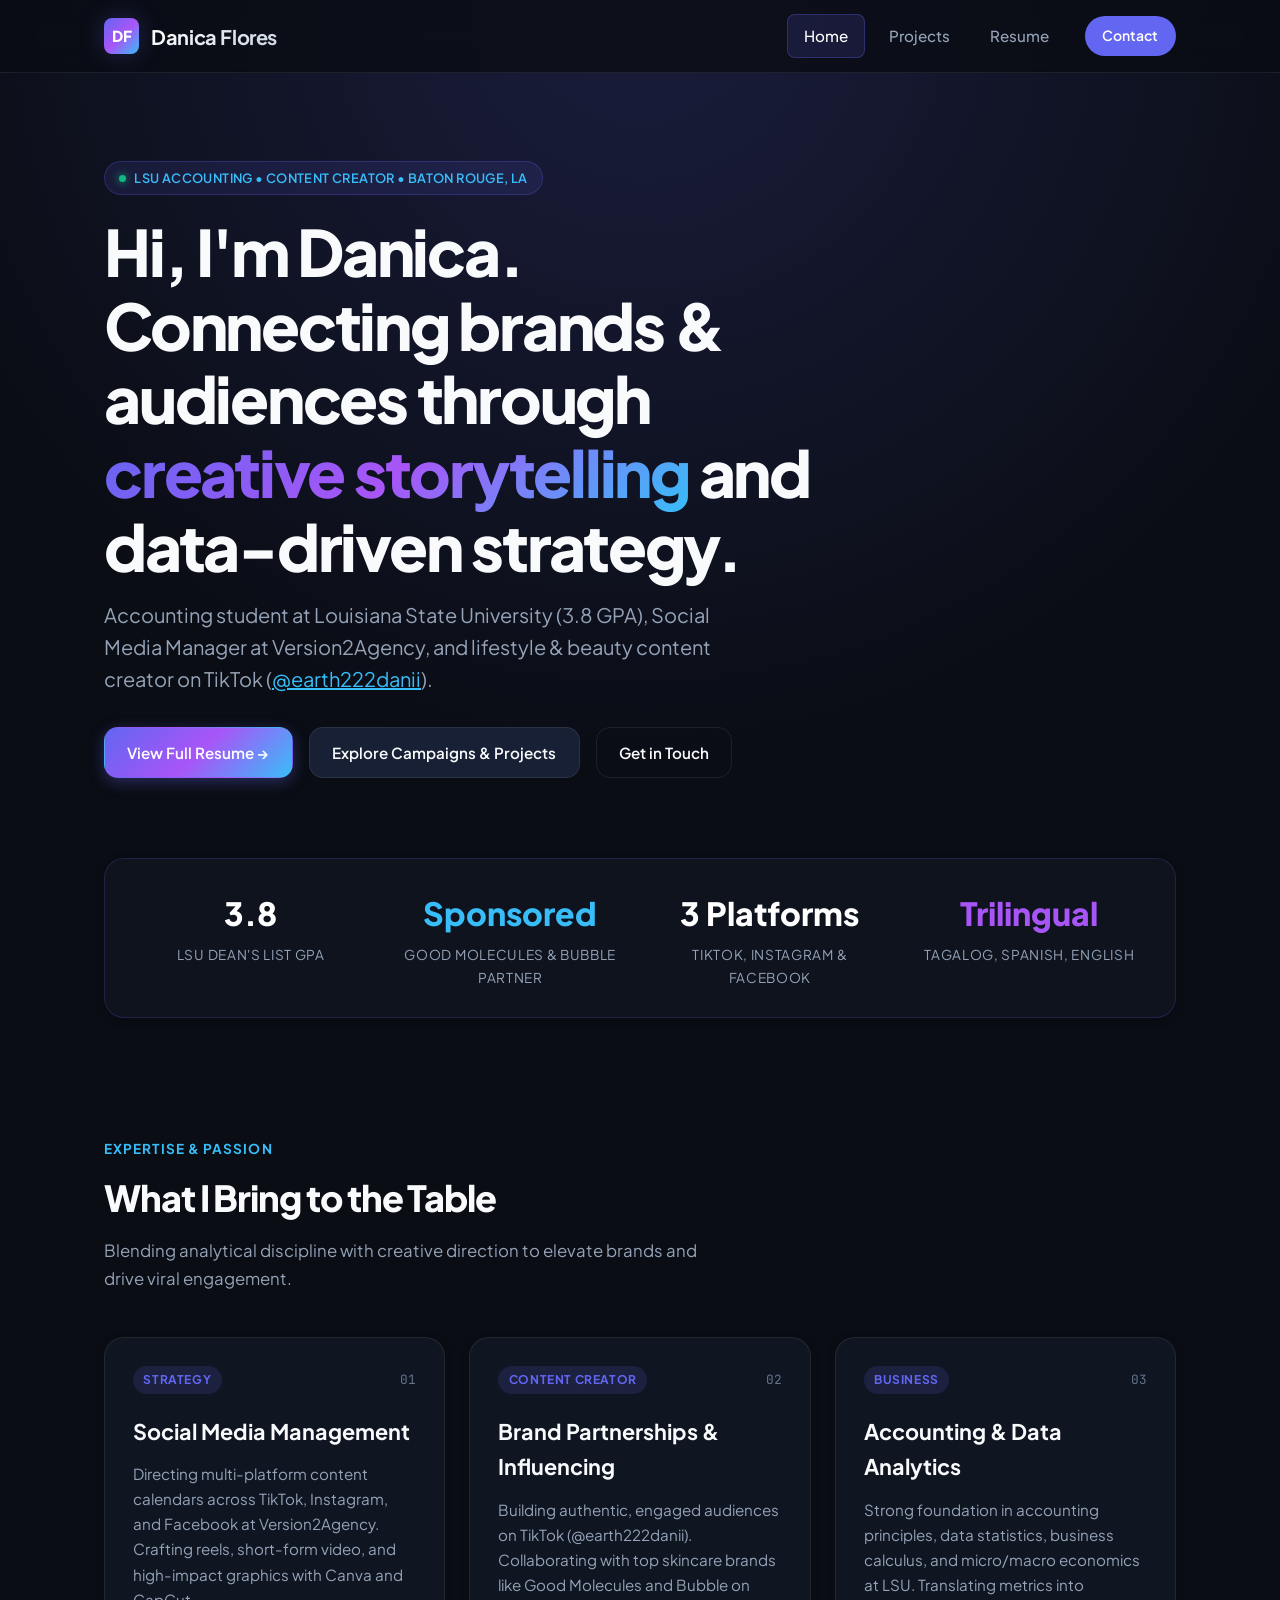
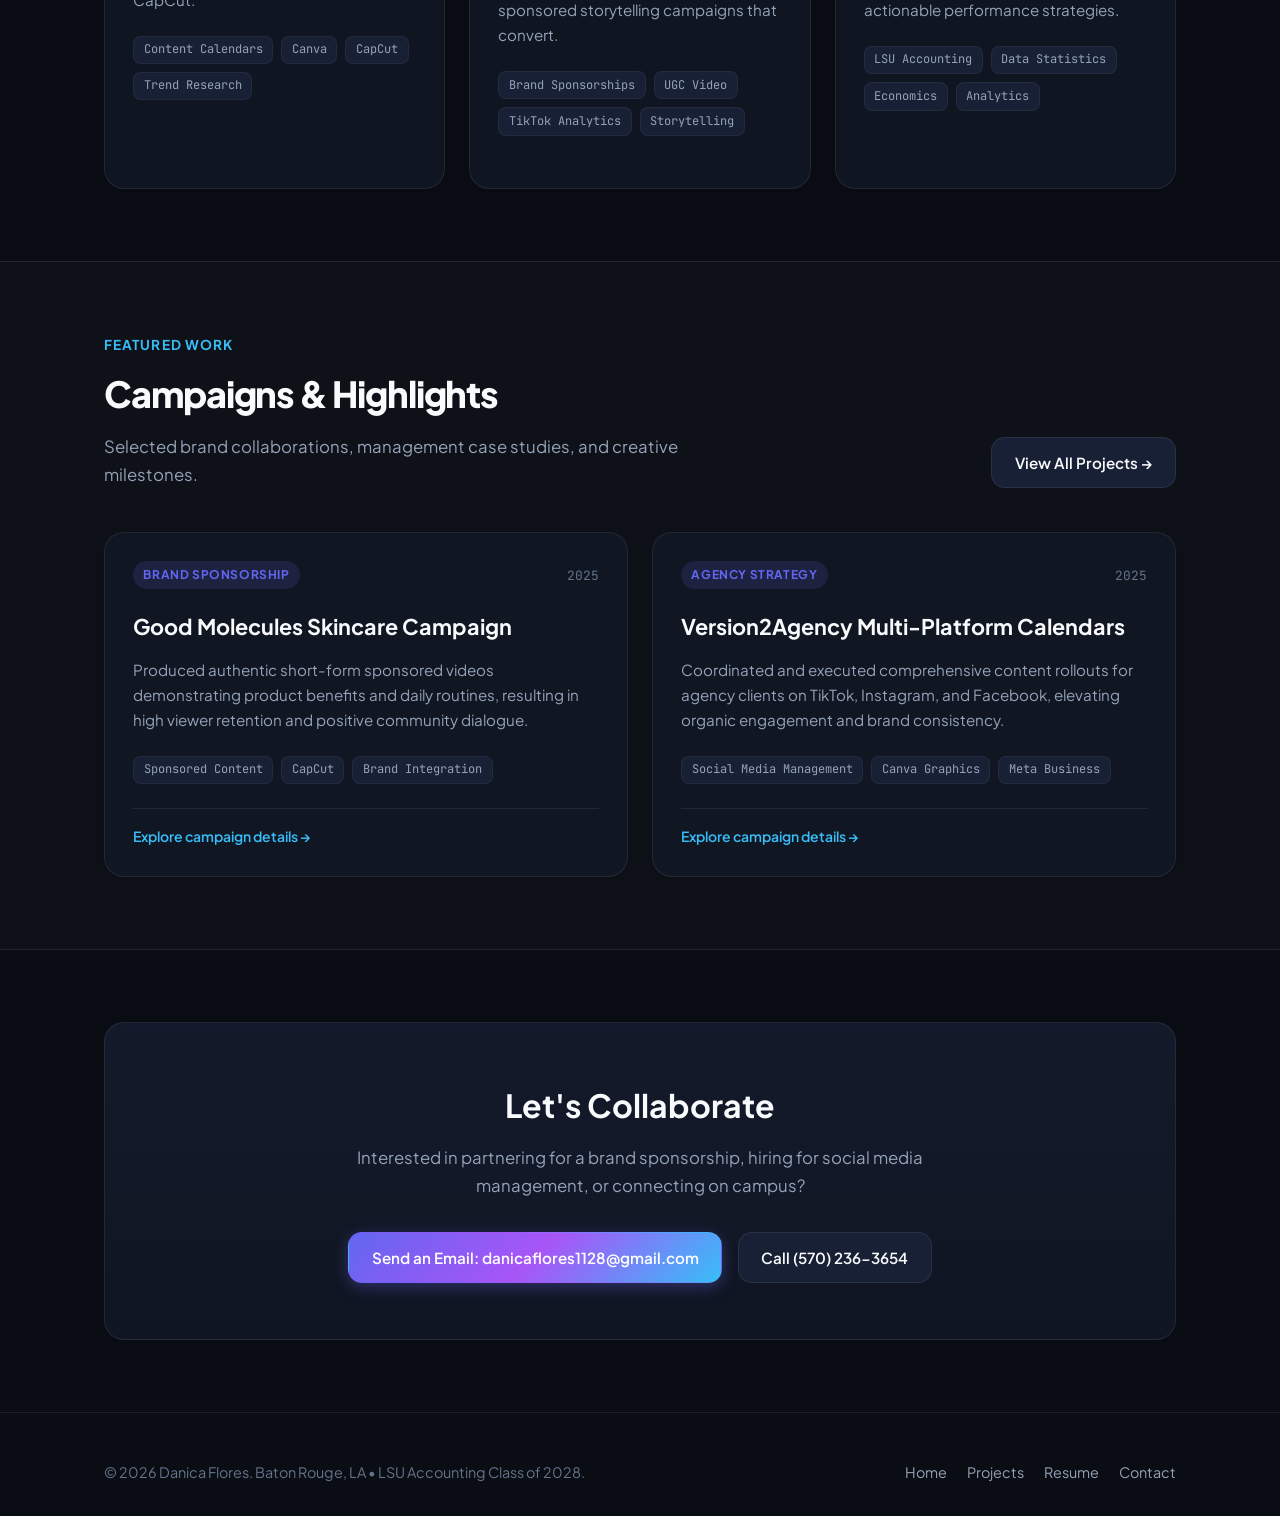
==== commit 7f641a35: "Describe your updates here" ====
--- a/index.html
+++ b/index.html
@@ -9,7 +9,7 @@
   
   <link rel="preconnect" href="https://fonts.googleapis.com">
   <link rel="preconnect" href="https://fonts.gstatic.com" crossorigin>
-  <link href="https://fonts.googleapis.com/css2?family=Playfair+Display:ital,wght@0,500;0,600;0,700;1,400;1,600&family=Plus+Jakarta+Sans:wght@300;400;500;600;700;800&family=JetBrains+Mono:wght@400;500&display=swap" rel="stylesheet">
+  <link href="https://fonts.googleapis.com/css2?family=JetBrains+Mono:wght@400;500&family=Plus+Jakarta+Sans:wght@300;400;500;600;700;800&display=swap" rel="stylesheet">
   <link rel="stylesheet" href="styles.css">
 </head>
 <body>
@@ -40,17 +40,18 @@
             <span>LSU Accounting &bull; Content Creator &bull; Baton Rouge, LA</span>
           </div>
           <h1 class="hero-title" id="hero-heading">
-            Connecting brands & culture through <em>creative storytelling</em> and <span class="gradient-text">data strategy</span>.
+            Hi, I'm Danica.<br>
+            Connecting brands & audiences through <span class="gradient-text">creative storytelling</span> and data-driven strategy.
           </h1>
           <p class="hero-subtitle" id="hero-bio">
-            Accounting student at Louisiana State University (3.8 GPA), Social Media Manager at Version2Agency, and lifestyle & beauty content creator on TikTok (<a href="https://tiktok.com/@earth222danii" target="_blank" rel="noopener noreferrer">@earth222danii</a>).
+            Accounting student at Louisiana State University (3.8 GPA), Social Media Manager at Version2Agency, and lifestyle & beauty content creator on TikTok (<a href="https://tiktok.com/@earth222danii" target="_blank" rel="noopener noreferrer" style="color: var(--accent); text-decoration: underline;">@earth222danii</a>).
           </p>
           <div class="hero-actions" id="hero-cta-group">
             <a href="resume.html" class="btn btn-primary" id="cta-resume">
               View Full Resume &rarr;
             </a>
-            <a href="project.html" class="btn btn-cream" id="cta-projects">
-              Explore Campaigns
+            <a href="project.html" class="btn btn-secondary" id="cta-projects">
+              Explore Campaigns & Projects
             </a>
             <a href="mailto:danicaflores1128@gmail.com" class="btn btn-outline" id="cta-contact">
               Get in Touch
@@ -60,44 +61,44 @@
       </div>
     </section>
 
-    <!-- Key Metrics / Stats Section -->
-    <section style="padding: 1.5rem 0 3.5rem;">
-      <div class="container">
-        <div class="stats-card">
-          <div style="display: grid; grid-template-columns: repeat(auto-fit, minmax(200px, 1fr)); gap: 1.75rem; text-align: center;">
-            <div>
-              <div class="stat-number">3.8</div>
-              <div class="stat-label">LSU Dean's List GPA</div>
-            </div>
-            <div>
-              <div class="stat-number green">Sponsored</div>
-              <div class="stat-label">Good Molecules & Bubble Partner</div>
-            </div>
-            <div>
-              <div class="stat-number">3 Platforms</div>
-              <div class="stat-label">TikTok, Instagram & Facebook</div>
-            </div>
-            <div>
-              <div class="stat-number cream">Trilingual</div>
-              <div class="stat-label">Tagalog, Spanish, English</div>
-            </div>
-          </div>
-        </div>
-      </div>
-    </section>
-
-    <!-- Highlights / Expertise Section -->
+    <!-- Key Stats Banner -->
+    <section style="padding: 1.5rem 0 3rem;">
+      <div class="container">
+        <div class="card" style="background: rgba(18, 24, 38, 0.6); border-color: rgba(99, 102, 241, 0.2);">
+          <div style="display: grid; grid-template-columns: repeat(auto-fit, minmax(200px, 1fr)); gap: 1.5rem; text-align: center;">
+            <div>
+              <div style="font-size: 2rem; font-weight: 800; color: #fff;">3.8</div>
+              <div style="font-size: 0.85rem; color: var(--text-secondary); text-transform: uppercase; letter-spacing: 0.05em; margin-top: 0.25rem;">LSU Dean's List GPA</div>
+            </div>
+            <div>
+              <div style="font-size: 2rem; font-weight: 800; color: var(--accent);">Sponsored</div>
+              <div style="font-size: 0.85rem; color: var(--text-secondary); text-transform: uppercase; letter-spacing: 0.05em; margin-top: 0.25rem;">Good Molecules & Bubble Partner</div>
+            </div>
+            <div>
+              <div style="font-size: 2rem; font-weight: 800; color: #fff;">3 Platforms</div>
+              <div style="font-size: 0.85rem; color: var(--text-secondary); text-transform: uppercase; letter-spacing: 0.05em; margin-top: 0.25rem;">TikTok, Instagram & Facebook</div>
+            </div>
+            <div>
+              <div style="font-size: 2rem; font-weight: 800; color: #a855f7;">Trilingual</div>
+              <div style="font-size: 0.85rem; color: var(--text-secondary); text-transform: uppercase; letter-spacing: 0.05em; margin-top: 0.25rem;">Tagalog, Spanish, English</div>
+            </div>
+          </div>
+        </div>
+      </div>
+    </section>
+
+    <!-- Highlights / What I Do Section -->
     <section class="section" id="highlights-section">
       <div class="container">
         <div class="section-header">
-          <p class="section-eyebrow">Strategic Pillars</p>
+          <p class="section-eyebrow">Expertise & Passion</p>
           <h2 class="section-title">What I Bring to the Table</h2>
           <p class="section-desc">Blending analytical discipline with creative direction to elevate brands and drive viral engagement.</p>
         </div>
 
         <div class="grid grid-3" id="highlights-grid">
           <!-- Card 1 -->
-          <div class="card feature-card" id="card-social-media">
+          <div class="card" id="card-social-media">
             <div class="project-badge-bar">
               <span class="project-category">Strategy</span>
               <span class="project-year">01</span>
@@ -115,7 +116,7 @@
           </div>
 
           <!-- Card 2 -->
-          <div class="card feature-card" id="card-influencer">
+          <div class="card" id="card-influencer">
             <div class="project-badge-bar">
               <span class="project-category">Content Creator</span>
               <span class="project-year">02</span>
@@ -133,7 +134,7 @@
           </div>
 
           <!-- Card 3 -->
-          <div class="card feature-card" id="card-accounting">
+          <div class="card" id="card-accounting">
             <div class="project-badge-bar">
               <span class="project-category">Business</span>
               <span class="project-year">03</span>
@@ -154,15 +155,15 @@
     </section>
 
     <!-- Featured Projects Preview Section -->
-    <section class="section" id="featured-projects-section" style="background: rgba(243, 237, 226, 0.015); border-top: 1px solid var(--cream-border-subtle); border-bottom: 1px solid var(--cream-border-subtle);">
+    <section class="section" id="featured-projects-section" style="background: rgba(255, 255, 255, 0.015); border-top: 1px solid var(--card-border); border-bottom: 1px solid var(--card-border);">
       <div class="container">
         <div class="section-header" style="display: flex; justify-content: space-between; align-items: flex-end; flex-wrap: wrap; gap: 1rem;">
           <div>
-            <p class="section-eyebrow">Selected Work</p>
-            <h2 class="section-title">Campaigns & Case Studies</h2>
-            <p class="section-desc">Selected brand collaborations, agency campaigns, and creative milestones.</p>
-          </div>
-          <a href="project.html" class="btn btn-secondary" id="view-all-projects-btn">View All Campaigns &rarr;</a>
+            <p class="section-eyebrow">Featured Work</p>
+            <h2 class="section-title">Campaigns & Highlights</h2>
+            <p class="section-desc">Selected brand collaborations, management case studies, and creative milestones.</p>
+          </div>
+          <a href="project.html" class="btn btn-secondary" id="view-all-projects-btn">View All Projects &rarr;</a>
         </div>
 
         <div class="grid grid-2" id="featured-grid">
@@ -209,19 +210,19 @@
       </div>
     </section>
 
-    <!-- Connect / Contact Callout Section -->
+    <!-- Connect / Contact Callout -->
     <section class="section">
       <div class="container">
-        <div class="callout-card">
-          <h2 class="callout-title">Let's Create Together</h2>
-          <p class="callout-desc">
-            Interested in partnering for a brand sponsorship, hiring for social media management, or discussing opportunities?
+        <div class="card" style="text-align: center; padding: 3.5rem 2rem; background: linear-gradient(180deg, rgba(24, 32, 53, 0.7) 0%, rgba(18, 24, 38, 0.8) 100%);">
+          <h2 style="font-size: 2rem; font-weight: 700; margin-bottom: 0.75rem;">Let's Collaborate</h2>
+          <p style="color: var(--text-secondary); max-width: 600px; margin: 0 auto 2rem; font-size: 1.05rem;">
+            Interested in partnering for a brand sponsorship, hiring for social media management, or connecting on campus?
           </p>
           <div style="display: flex; justify-content: center; gap: 1rem; flex-wrap: wrap;">
-            <a href="mailto:danicaflores1128@gmail.com" class="btn btn-cream">
-              Email: danicaflores1128@gmail.com
-            </a>
-            <a href="tel:5702363654" class="btn btn-outline">
+            <a href="mailto:danicaflores1128@gmail.com" class="btn btn-primary">
+              Send an Email: danicaflores1128@gmail.com
+            </a>
+            <a href="tel:5702363654" class="btn btn-secondary">
               Call (570) 236-3654
             </a>
           </div>
--- a/styles.css
+++ b/styles.css
@@ -1,76 +1,53 @@
 /* ==========================================================================
    Danica Flores - Personal Portfolio Stylesheet
-   Modern, Editorial, Glassmorphic Design System
-   Palette: Forest Green, Obsidian Black, Pure White & Warm Cream/Neutral
+   Modern, Sleek, Glassmorphic & Responsive Design System
    ========================================================================== */
 
-@import url('https://fonts.googleapis.com/css2?family=Playfair+Display:ital,wght@0,500;0,600;0,700;1,400;1,600&family=Plus+Jakarta+Sans:wght@300;400;500;600;700;800&family=JetBrains+Mono:wght@400;500&display=swap');
+@import url('https://fonts.googleapis.com/css2?family=Plus+Jakarta+Sans:wght@300;400;500;600;700;800&family=JetBrains+Mono:wght@400;500&display=swap');
 
 /* --- CSS Variables & Design Tokens --- */
 :root {
-  /* Dark / Obsidian Base */
-  --bg-black: #090d0a;
-  --bg-surface: #0f1511;
-  --bg-surface-elevated: #151e18;
-  --card-bg: rgba(16, 23, 18, 0.78);
-  
-  /* Forest & Emerald Green Spectrum */
-  --green-deep: #0e2015;
-  --green-forest: #1b3d29;
-  --green-emerald: #245237;
-  --green-sage: #3e7353;
-  --green-mint: #62b080;
-  --green-light: #8ecaa3;
-  --green-glow: rgba(98, 176, 128, 0.22);
-  --green-subtle: rgba(36, 82, 55, 0.2);
-  
-  /* Cream & Warm Neutral Spectrum */
-  --cream-100: #faf7f0;
-  --cream-200: #f3ede2;
-  --cream-300: #e5dccf;
-  --cream-400: #cfc4b3;
-  --cream-card: rgba(243, 237, 226, 0.05);
-  --cream-border: rgba(243, 237, 226, 0.12);
-  --cream-border-subtle: rgba(243, 237, 226, 0.07);
-  
-  /* Text & White Hierarchy */
-  --text-white: #ffffff;
-  --text-cream: #f4efe6;
-  --text-secondary: #b5c2b7;
-  --text-muted: #79887c;
-  
-  /* Borders & Shadows */
-  --card-border: rgba(243, 237, 226, 0.09);
-  --card-border-hover: rgba(98, 176, 128, 0.45);
-  
-  --shadow-sm: 0 4px 12px rgba(0, 0, 0, 0.35);
-  --shadow-md: 0 10px 28px -6px rgba(0, 0, 0, 0.55);
-  --shadow-lg: 0 20px 48px -10px rgba(0, 0, 0, 0.7);
-  --shadow-glow: 0 0 30px rgba(98, 176, 128, 0.22);
-  --shadow-cream: 0 4px 20px rgba(243, 237, 226, 0.12);
-  
-  /* Gradients */
-  --gradient-forest: linear-gradient(135deg, #1b3d29 0%, #245237 50%, #3e7353 100%);
-  --gradient-text: linear-gradient(135deg, #ffffff 20%, #f3ede2 60%, #8ecaa3 100%);
-  --gradient-text-gold: linear-gradient(135deg, #ffffff 40%, #e5dccf 100%);
-  --gradient-glow: radial-gradient(circle at 50% -10%, rgba(27, 61, 41, 0.5) 0%, rgba(9, 13, 10, 0.8) 60%, #090d0a 100%);
-  --gradient-card-elevated: linear-gradient(145deg, rgba(21, 30, 24, 0.85) 0%, rgba(13, 19, 15, 0.9) 100%);
-  
-  /* Radii */
+  --bg-primary: #0a0d14;
+  --bg-secondary: #111625;
+  --bg-tertiary: #182035;
+  --card-bg: rgba(18, 24, 38, 0.75);
+  --card-border: rgba(255, 255, 255, 0.08);
+  --card-border-hover: rgba(99, 102, 241, 0.35);
+
+  --text-main: #f8fafc;
+  --text-secondary: #94a3b8;
+  --text-muted: #64748b;
+
+  --primary: #6366f1;
+  --primary-hover: #4f46e5;
+  --primary-light: rgba(99, 102, 241, 0.15);
+  --secondary: #a855f7;
+  --accent: #38bdf8;
+  --accent-glow: rgba(56, 189, 248, 0.25);
+
+  --gradient-brand: linear-gradient(135deg, #6366f1 0%, #a855f7 50%, #38bdf8 100%);
+  --gradient-text: linear-gradient(135deg, #ffffff 30%, #94a3b8 100%);
+  --gradient-glow: radial-gradient(circle at 50% 0%, rgba(99, 102, 241, 0.18) 0%, transparent 70%);
+
   --radius-sm: 8px;
   --radius-md: 14px;
-  --radius-lg: 22px;
+  --radius-lg: 20px;
   --radius-full: 9999px;
-  
-  /* Fonts */
-  --font-serif: 'Playfair Display', Georgia, serif;
+
+  --shadow-sm: 0 2px 8px rgba(0, 0, 0, 0.2);
+  --shadow-md: 0 8px 24px -4px rgba(0, 0, 0, 0.35);
+  --shadow-lg: 0 16px 40px -8px rgba(0, 0, 0, 0.5);
+  --shadow-glow: 0 0 25px rgba(99, 102, 241, 0.25);
+
   --font-main: 'Plus Jakarta Sans', -apple-system, BlinkMacSystemFont, 'Segoe UI', Roboto, sans-serif;
   --font-mono: 'JetBrains Mono', monospace;
   --transition: all 0.28s cubic-bezier(0.16, 1, 0.3, 1);
 }
 
 /* --- Base & Reset --- */
-*, *::before, *::after {
+*,
+*::before,
+*::after {
   box-sizing: border-box;
   margin: 0;
   padding: 0;
@@ -84,9 +61,9 @@
 
 body {
   font-family: var(--font-main);
-  background-color: var(--bg-black);
-  color: var(--text-cream);
-  line-height: 1.68;
+  background-color: var(--bg-primary);
+  color: var(--text-main);
+  line-height: 1.65;
   background-image: var(--gradient-glow);
   background-attachment: fixed;
   min-height: 100vh;
@@ -102,7 +79,8 @@
   transition: var(--transition);
 }
 
-ul, ol {
+ul,
+ol {
   list-style: none;
 }
 
@@ -114,9 +92,9 @@
 /* --- Layout Container --- */
 .container {
   width: 100%;
-  max-width: 1140px;
+  max-width: 1120px;
   margin: 0 auto;
-  padding: 0 1.75rem;
+  padding: 0 1.5rem;
 }
 
 /* --- Navigation Header --- */
@@ -124,10 +102,10 @@
   position: sticky;
   top: 0;
   z-index: 100;
-  background: rgba(9, 13, 10, 0.88);
-  backdrop-filter: blur(18px);
-  -webkit-backdrop-filter: blur(18px);
-  border-bottom: 1px solid var(--cream-border-subtle);
+  background: rgba(10, 13, 20, 0.82);
+  backdrop-filter: blur(14px);
+  -webkit-backdrop-filter: blur(14px);
+  border-bottom: 1px solid var(--card-border);
   transition: var(--transition);
 }
 
@@ -135,39 +113,34 @@
   display: flex;
   justify-content: space-between;
   align-items: center;
-  height: 4.75rem;
+  height: 4.5rem;
 }
 
 .brand-logo {
   display: flex;
   align-items: center;
-  gap: 0.85rem;
+  gap: 0.75rem;
   font-weight: 700;
   font-size: 1.25rem;
-  letter-spacing: -0.01em;
+  letter-spacing: -0.02em;
 }
 
 .brand-badge {
   display: inline-flex;
   align-items: center;
   justify-content: center;
-  width: 2.35rem;
-  height: 2.35rem;
+  width: 2.2rem;
+  height: 2.2rem;
   border-radius: var(--radius-sm);
-  background: var(--gradient-forest);
-  border: 1px solid rgba(142, 202, 163, 0.35);
-  color: var(--cream-100);
-  font-family: var(--font-serif);
-  font-weight: 700;
-  font-size: 1.05rem;
-  box-shadow: 0 2px 10px rgba(27, 61, 41, 0.4);
+  background: var(--gradient-brand);
+  color: #fff;
+  font-weight: 800;
+  font-size: 0.95rem;
+  box-shadow: var(--shadow-glow);
 }
 
 .brand-text {
-  font-family: var(--font-serif);
-  font-size: 1.3rem;
-  letter-spacing: -0.01em;
-  background: linear-gradient(135deg, #ffffff 40%, #e5dccf 100%);
+  background: linear-gradient(135deg, #fff 0%, #cbd5e1 100%);
   -webkit-background-clip: text;
   -webkit-text-fill-color: transparent;
 }
@@ -175,48 +148,47 @@
 .nav-links {
   display: flex;
   align-items: center;
-  gap: 0.4rem;
+  gap: 0.5rem;
 }
 
 .nav-link {
-  padding: 0.55rem 1.05rem;
-  border-radius: var(--radius-full);
+  padding: 0.55rem 1rem;
+  border-radius: var(--radius-sm);
   font-weight: 500;
-  font-size: 0.925rem;
-  color: var(--text-secondary);
-  border: 1px solid transparent;
+  font-size: 0.95rem;
+  color: var(--text-secondary);
+  position: relative;
   transition: var(--transition);
 }
 
 .nav-link:hover {
-  color: var(--cream-100);
-  background: rgba(243, 237, 226, 0.05);
+  color: var(--text-main);
+  background: rgba(255, 255, 255, 0.05);
 }
 
 .nav-link.active {
-  color: var(--cream-100);
-  background: var(--green-subtle);
-  border-color: rgba(98, 176, 128, 0.35);
+  color: #fff;
+  background: var(--primary-light);
+  border: 1px solid rgba(99, 102, 241, 0.3);
 }
 
 .nav-cta {
   display: inline-flex;
   align-items: center;
-  padding: 0.55rem 1.25rem;
+  padding: 0.5rem 1.1rem;
   font-size: 0.875rem;
   font-weight: 600;
   border-radius: var(--radius-full);
-  background: var(--cream-100);
-  color: var(--bg-black);
-  margin-left: 0.85rem;
-  box-shadow: var(--shadow-cream);
+  background: var(--primary);
+  color: #fff;
+  margin-left: 0.75rem;
   transition: var(--transition);
 }
 
 .nav-cta:hover {
-  background: #ffffff;
+  background: var(--primary-hover);
   transform: translateY(-1px);
-  box-shadow: 0 6px 20px rgba(243, 237, 226, 0.25);
+  box-shadow: var(--shadow-glow);
 }
 
 /* --- Buttons & UI Elements --- */
@@ -224,8 +196,8 @@
   display: inline-flex;
   align-items: center;
   justify-content: center;
-  gap: 0.55rem;
-  padding: 0.8rem 1.5rem;
+  gap: 0.5rem;
+  padding: 0.75rem 1.4rem;
   font-size: 0.95rem;
   font-weight: 600;
   border-radius: var(--radius-md);
@@ -235,76 +207,53 @@
   text-align: center;
 }
 
-/* Forest Green Primary Button */
 .btn-primary {
-  background: var(--gradient-forest);
-  color: var(--cream-100);
-  border: 1px solid rgba(142, 202, 163, 0.35);
-  box-shadow: 0 4px 16px rgba(27, 61, 41, 0.4);
+  background: var(--gradient-brand);
+  color: #ffffff;
+  box-shadow: 0 4px 15px rgba(99, 102, 241, 0.35);
 }
 
 .btn-primary:hover {
-  background: linear-gradient(135deg, #245237 0%, #3e7353 100%);
   transform: translateY(-2px);
-  border-color: var(--green-mint);
-  box-shadow: var(--shadow-glow);
-  color: #ffffff;
-}
-
-/* Cream Luxury Secondary Button */
-.btn-cream {
-  background: var(--cream-200);
-  color: var(--bg-black);
-  border: 1px solid var(--cream-300);
-  box-shadow: 0 4px 14px rgba(0, 0, 0, 0.2);
-}
-
-.btn-cream:hover {
-  background: #ffffff;
+  box-shadow: 0 8px 25px rgba(99, 102, 241, 0.45);
+}
+
+.btn-secondary {
+  background: var(--bg-tertiary);
+  color: var(--text-main);
+  border-color: var(--card-border);
+}
+
+.btn-secondary:hover {
+  background: rgba(255, 255, 255, 0.1);
+  border-color: rgba(255, 255, 255, 0.2);
   transform: translateY(-2px);
-  box-shadow: 0 8px 24px rgba(243, 237, 226, 0.25);
-}
-
-/* Muted Dark Secondary Button */
-.btn-secondary {
-  background: var(--bg-surface-elevated);
-  color: var(--cream-200);
-  border: 1px solid var(--cream-border);
-}
-
-.btn-secondary:hover {
-  background: rgba(243, 237, 226, 0.08);
-  border-color: rgba(243, 237, 226, 0.25);
-  color: #ffffff;
-  transform: translateY(-2px);
-}
-
-/* Outline Button */
+}
+
 .btn-outline {
   background: transparent;
-  color: var(--cream-200);
-  border: 1px solid var(--cream-border);
+  color: var(--text-main);
+  border-color: var(--card-border);
 }
 
 .btn-outline:hover {
-  border-color: var(--green-light);
-  background: var(--green-subtle);
-  color: #ffffff;
-}
-
-/* Pill Badges */
+  border-color: var(--primary);
+  background: var(--primary-light);
+  color: #fff;
+}
+
 .pill-badge {
   display: inline-flex;
   align-items: center;
-  gap: 0.55rem;
-  padding: 0.4rem 1rem;
+  gap: 0.5rem;
+  padding: 0.35rem 0.9rem;
   border-radius: var(--radius-full);
   font-size: 0.8rem;
   font-weight: 600;
-  background: rgba(27, 61, 41, 0.4);
-  border: 1px solid rgba(98, 176, 128, 0.35);
-  color: var(--green-light);
-  letter-spacing: 0.04em;
+  background: rgba(99, 102, 241, 0.12);
+  border: 1px solid rgba(99, 102, 241, 0.25);
+  color: var(--accent);
+  letter-spacing: 0.03em;
   text-transform: uppercase;
 }
 
@@ -312,90 +261,74 @@
   width: 7px;
   height: 7px;
   border-radius: 50%;
-  background-color: var(--green-mint);
-  box-shadow: 0 0 10px var(--green-mint);
+  background-color: #10b981;
+  box-shadow: 0 0 8px #10b981;
 }
 
 /* --- Section Formatting --- */
 .section {
-  padding: 5rem 0;
+  padding: 4.5rem 0;
 }
 
 .section-header {
-  margin-bottom: 3rem;
+  margin-bottom: 2.75rem;
 }
 
 .section-eyebrow {
-  font-size: 0.825rem;
+  font-size: 0.85rem;
   font-weight: 700;
   text-transform: uppercase;
-  letter-spacing: 0.1em;
-  color: var(--green-light);
-  margin-bottom: 0.6rem;
+  letter-spacing: 0.08em;
+  color: var(--accent);
+  margin-bottom: 0.5rem;
 }
 
 .section-title {
-  font-family: var(--font-serif);
-  font-size: clamp(2rem, 3.5vw, 2.75rem);
-  font-weight: 700;
-  letter-spacing: -0.02em;
-  color: var(--cream-100);
-  line-height: 1.25;
+  font-size: 2.25rem;
+  font-weight: 800;
+  letter-spacing: -0.03em;
+  color: var(--text-main);
 }
 
 .section-desc {
-  margin-top: 0.75rem;
+  margin-top: 0.6rem;
   color: var(--text-secondary);
   font-size: 1.05rem;
-  max-width: 640px;
-  line-height: 1.65;
+  max-width: 620px;
 }
 
 /* --- Hero Section --- */
 .hero {
-  padding: 6rem 0 4rem;
+  padding: 5.5rem 0 3.5rem;
   display: flex;
   flex-direction: column;
+  gap: 1.5rem;
 }
 
 .hero-content {
-  max-width: 820px;
+  max-width: 780px;
 }
 
 .hero-title {
-  font-family: var(--font-serif);
-  font-size: clamp(2.6rem, 5.5vw, 4.25rem);
-  font-weight: 700;
+  font-size: clamp(2.5rem, 5vw, 4rem);
+  font-weight: 800;
   line-height: 1.15;
-  letter-spacing: -0.025em;
-  margin: 1.5rem 0 1.25rem;
-  color: var(--cream-100);
-}
-
-.hero-title em {
-  font-style: italic;
-  font-weight: 400;
-  color: var(--cream-300);
+  letter-spacing: -0.035em;
+  margin: 1.25rem 0 1rem;
 }
 
 .gradient-text {
-  background: linear-gradient(135deg, #ffffff 20%, #f3ede2 50%, #8ecaa3 100%);
+  background: var(--gradient-brand);
   -webkit-background-clip: text;
   -webkit-text-fill-color: transparent;
 }
 
 .hero-subtitle {
-  font-size: 1.2rem;
-  color: var(--text-secondary);
-  line-height: 1.7;
-  max-width: 680px;
-  margin-bottom: 2.25rem;
-}
-
-.hero-subtitle a {
-  color: var(--green-light);
-  text-decoration: underline;
-  text-underline-offset: 3px;
+  font-size: 1.25rem;
+  color: var(--text-secondary);
+  line-height: 1.6;
+  max-width: 650px;
+  margin-bottom: 2rem;
 }
 
 .hero-actions {
@@ -404,44 +337,10 @@
   gap: 1rem;
 }
 
-/* --- Stats Bar Banner --- */
-.stats-card {
-  background: var(--gradient-card-elevated);
-  border: 1px solid var(--cream-border);
-  border-radius: var(--radius-lg);
-  padding: 2rem;
-  box-shadow: var(--shadow-md);
-}
-
-.stat-number {
-  font-family: var(--font-serif);
-  font-size: 2.2rem;
-  font-weight: 700;
-  color: var(--cream-100);
-  line-height: 1.1;
-}
-
-.stat-number.green {
-  color: var(--green-light);
-}
-
-.stat-number.cream {
-  color: var(--cream-200);
-}
-
-.stat-label {
-  font-size: 0.8rem;
-  color: var(--text-muted);
-  text-transform: uppercase;
-  letter-spacing: 0.08em;
-  font-weight: 600;
-  margin-top: 0.35rem;
-}
-
-/* --- Cards & Grid System --- */
+/* --- Grid Systems & Cards --- */
 .grid {
   display: grid;
-  gap: 1.75rem;
+  gap: 1.5rem;
 }
 
 .grid-3 {
@@ -456,7 +355,7 @@
   background: var(--card-bg);
   border: 1px solid var(--card-border);
   border-radius: var(--radius-lg);
-  padding: 2rem;
+  padding: 1.75rem;
   box-shadow: var(--shadow-sm);
   transition: var(--transition);
   position: relative;
@@ -466,13 +365,7 @@
 .card:hover {
   border-color: var(--card-border-hover);
   transform: translateY(-4px);
-  box-shadow: var(--shadow-md), 0 0 24px rgba(98, 176, 128, 0.12);
-}
-
-/* Feature/Highlight Card */
-.feature-card {
-  display: flex;
-  flex-direction: column;
+  box-shadow: var(--shadow-md);
 }
 
 /* --- Project Cards (project.html & index.html) --- */
@@ -493,11 +386,10 @@
   font-size: 0.75rem;
   font-weight: 700;
   text-transform: uppercase;
-  letter-spacing: 0.08em;
-  color: var(--green-light);
-  background: rgba(36, 82, 55, 0.35);
-  border: 1px solid rgba(98, 176, 128, 0.25);
-  padding: 0.25rem 0.75rem;
+  letter-spacing: 0.05em;
+  color: var(--primary);
+  background: var(--primary-light);
+  padding: 0.25rem 0.65rem;
   border-radius: var(--radius-full);
 }
 
@@ -508,17 +400,15 @@
 }
 
 .project-title {
-  font-family: var(--font-serif);
-  font-size: 1.4rem;
+  font-size: 1.35rem;
   font-weight: 700;
-  margin-bottom: 0.85rem;
-  color: var(--cream-100);
+  margin-bottom: 0.75rem;
+  color: var(--text-main);
 }
 
 .project-desc {
   color: var(--text-secondary);
   font-size: 0.95rem;
-  line-height: 1.65;
   margin-bottom: 1.5rem;
   flex-grow: 1;
 }
@@ -533,77 +423,43 @@
 .tag {
   font-family: var(--font-mono);
   font-size: 0.75rem;
-  padding: 0.25rem 0.65rem;
-  background: rgba(21, 30, 24, 0.75);
+  padding: 0.2rem 0.6rem;
+  background: var(--bg-tertiary);
   border-radius: var(--radius-sm);
   color: var(--text-secondary);
-  border: 1px solid rgba(243, 237, 226, 0.08);
-}
-
-.tag.accent-tag {
-  background: rgba(36, 82, 55, 0.25);
-  color: var(--green-light);
-  border-color: rgba(98, 176, 128, 0.25);
+  border: 1px solid rgba(255, 255, 255, 0.05);
 }
 
 .project-links {
   display: flex;
   align-items: center;
-  gap: 1.25rem;
-  padding-top: 1.25rem;
-  border-top: 1px solid var(--cream-border-subtle);
+  gap: 1rem;
+  padding-top: 1rem;
+  border-top: 1px solid var(--card-border);
 }
 
 .project-link-item {
   font-size: 0.875rem;
   font-weight: 600;
-  color: var(--green-light);
+  color: var(--accent);
   display: inline-flex;
   align-items: center;
   gap: 0.35rem;
 }
 
 .project-link-item:hover {
-  color: var(--cream-100);
   text-decoration: underline;
-  text-underline-offset: 3px;
-}
-
-/* --- Callout Card (Cream / Forest Contrast) --- */
-.callout-card {
-  background: linear-gradient(145deg, #131d16 0%, #0c140f 100%);
-  border: 1px solid rgba(98, 176, 128, 0.35);
-  border-radius: var(--radius-lg);
-  padding: 3.5rem 2.5rem;
-  text-align: center;
-  box-shadow: var(--shadow-lg), 0 0 35px rgba(27, 61, 41, 0.35);
-  position: relative;
-}
-
-.callout-title {
-  font-family: var(--font-serif);
-  font-size: 2.1rem;
-  font-weight: 700;
-  color: var(--cream-100);
-  margin-bottom: 0.85rem;
-}
-
-.callout-desc {
-  color: var(--text-secondary);
-  max-width: 620px;
-  margin: 0 auto 2rem;
-  font-size: 1.05rem;
-  line-height: 1.65;
+  color: #fff;
 }
 
 /* --- Resume & Timeline Styles (resume.html) --- */
 .timeline-section {
   position: relative;
-  padding-left: 2.25rem;
-  border-left: 2px solid rgba(98, 176, 128, 0.3);
+  padding-left: 2rem;
+  border-left: 2px solid rgba(99, 102, 241, 0.25);
   display: flex;
   flex-direction: column;
-  gap: 2.5rem;
+  gap: 2.25rem;
   margin-top: 1.5rem;
 }
 
@@ -613,14 +469,14 @@
 
 .timeline-dot {
   position: absolute;
-  left: -2.75rem;
-  top: 0.35rem;
+  left: -2.45rem;
+  top: 0.3rem;
   width: 14px;
   height: 14px;
   border-radius: 50%;
-  background: var(--bg-black);
-  border: 3px solid var(--green-mint);
-  box-shadow: 0 0 12px rgba(98, 176, 128, 0.7);
+  background: var(--bg-primary);
+  border: 3px solid var(--primary);
+  box-shadow: 0 0 10px rgba(99, 102, 241, 0.6);
 }
 
 .timeline-header {
@@ -633,42 +489,35 @@
 }
 
 .timeline-role {
-  font-family: var(--font-serif);
-  font-size: 1.25rem;
+  font-size: 1.15rem;
   font-weight: 700;
-  color: var(--cream-100);
+  color: var(--text-main);
 }
 
 .timeline-period {
   font-family: var(--font-mono);
-  font-size: 0.825rem;
-  color: var(--green-light);
-  background: rgba(36, 82, 55, 0.25);
-  border: 1px solid rgba(98, 176, 128, 0.2);
-  padding: 0.2rem 0.6rem;
+  font-size: 0.85rem;
+  color: var(--accent);
+  background: rgba(56, 189, 248, 0.1);
+  padding: 0.15rem 0.55rem;
   border-radius: var(--radius-sm);
 }
 
 .timeline-company {
   font-size: 0.95rem;
   font-weight: 600;
-  color: var(--cream-300);
-  margin-bottom: 0.85rem;
+  color: var(--text-secondary);
+  margin-bottom: 0.75rem;
 }
 
 .timeline-bullets {
   list-style: disc;
   padding-left: 1.25rem;
   color: var(--text-secondary);
-  font-size: 0.935rem;
+  font-size: 0.925rem;
   display: flex;
   flex-direction: column;
-  gap: 0.5rem;
-  line-height: 1.6;
-}
-
-.timeline-bullets strong {
-  color: var(--cream-100);
+  gap: 0.4rem;
 }
 
 .skills-grid {
@@ -681,30 +530,24 @@
   background: var(--card-bg);
   border: 1px solid var(--card-border);
   border-radius: var(--radius-md);
-  padding: 1.5rem;
-  transition: var(--transition);
-}
-
-.skill-category:hover {
-  border-color: rgba(98, 176, 128, 0.3);
+  padding: 1.25rem;
 }
 
 .skill-category h4 {
-  font-family: var(--font-serif);
-  font-size: 1.05rem;
+  font-size: 1rem;
   font-weight: 700;
-  color: var(--cream-100);
-  margin-bottom: 0.85rem;
-  border-bottom: 1px solid var(--cream-border-subtle);
-  padding-bottom: 0.6rem;
+  color: var(--text-main);
+  margin-bottom: 0.75rem;
+  border-bottom: 1px solid var(--card-border);
+  padding-bottom: 0.5rem;
 }
 
 /* --- Footer --- */
 .site-footer {
   margin-top: auto;
-  border-top: 1px solid var(--cream-border-subtle);
-  background: #080c09;
-  padding: 3.5rem 0 2.5rem;
+  border-top: 1px solid var(--card-border);
+  background: rgba(10, 13, 20, 0.95);
+  padding: 3rem 0 2rem;
 }
 
 .footer-content {
@@ -722,83 +565,42 @@
 
 .footer-links {
   display: flex;
-  gap: 1.5rem;
+  gap: 1.25rem;
 }
 
 .footer-links a {
   color: var(--text-secondary);
   font-size: 0.9rem;
-  transition: var(--transition);
 }
 
 .footer-links a:hover {
-  color: var(--cream-100);
+  color: var(--accent);
 }
 
 /* --- Responsive Adjustments --- */
 @media (max-width: 768px) {
   .nav-container {
     height: auto;
-    padding: 1.15rem 0;
+    padding: 1rem 0;
     flex-direction: column;
-    gap: 0.85rem;
+    gap: 0.75rem;
   }
-  
+
   .nav-links {
     flex-wrap: wrap;
     justify-content: center;
   }
-  
+
   .hero-title {
-    font-size: 2.35rem;
+    font-size: 2.25rem;
   }
-  
+
   .section-title {
-    font-size: 1.95rem;
+    font-size: 1.85rem;
   }
-  
+
   .footer-content {
     flex-direction: column;
     text-align: center;
   }
-}
-
-/* --- Print Stylesheet --- */
-@media print {
-  .site-header, .site-footer, .btn, .pill-badge, #hero-cta-group {
-    display: none !important;
-  }
-  body {
-    background: #ffffff !important;
-    color: #1a1a1a !important;
-    background-image: none !important;
-  }
-  .card, .skill-category, .stats-card {
-    border: 1px solid #dcdcdc !important;
-    background: #ffffff !important;
-    color: #1a1a1a !important;
-    box-shadow: none !important;
-  }
-  .timeline-section {
-    border-left: 2px solid #245237 !important;
-  }
-  .timeline-dot {
-    background: #245237 !important;
-    border-color: #245237 !important;
-  }
-  .timeline-period, .tag {
-    background: #f4f4f4 !important;
-    color: #245237 !important;
-    border: 1px solid #ddd !important;
-  }
-  .timeline-role, .section-title, h1, h2, h3, h4 {
-    color: #090d0a !important;
-  }
-  .section {
-    padding: 1rem 0 !important;
-  }
-  a {
-    color: #1a1a1a !important;
-    text-decoration: none !important;
-  }
-}
+}
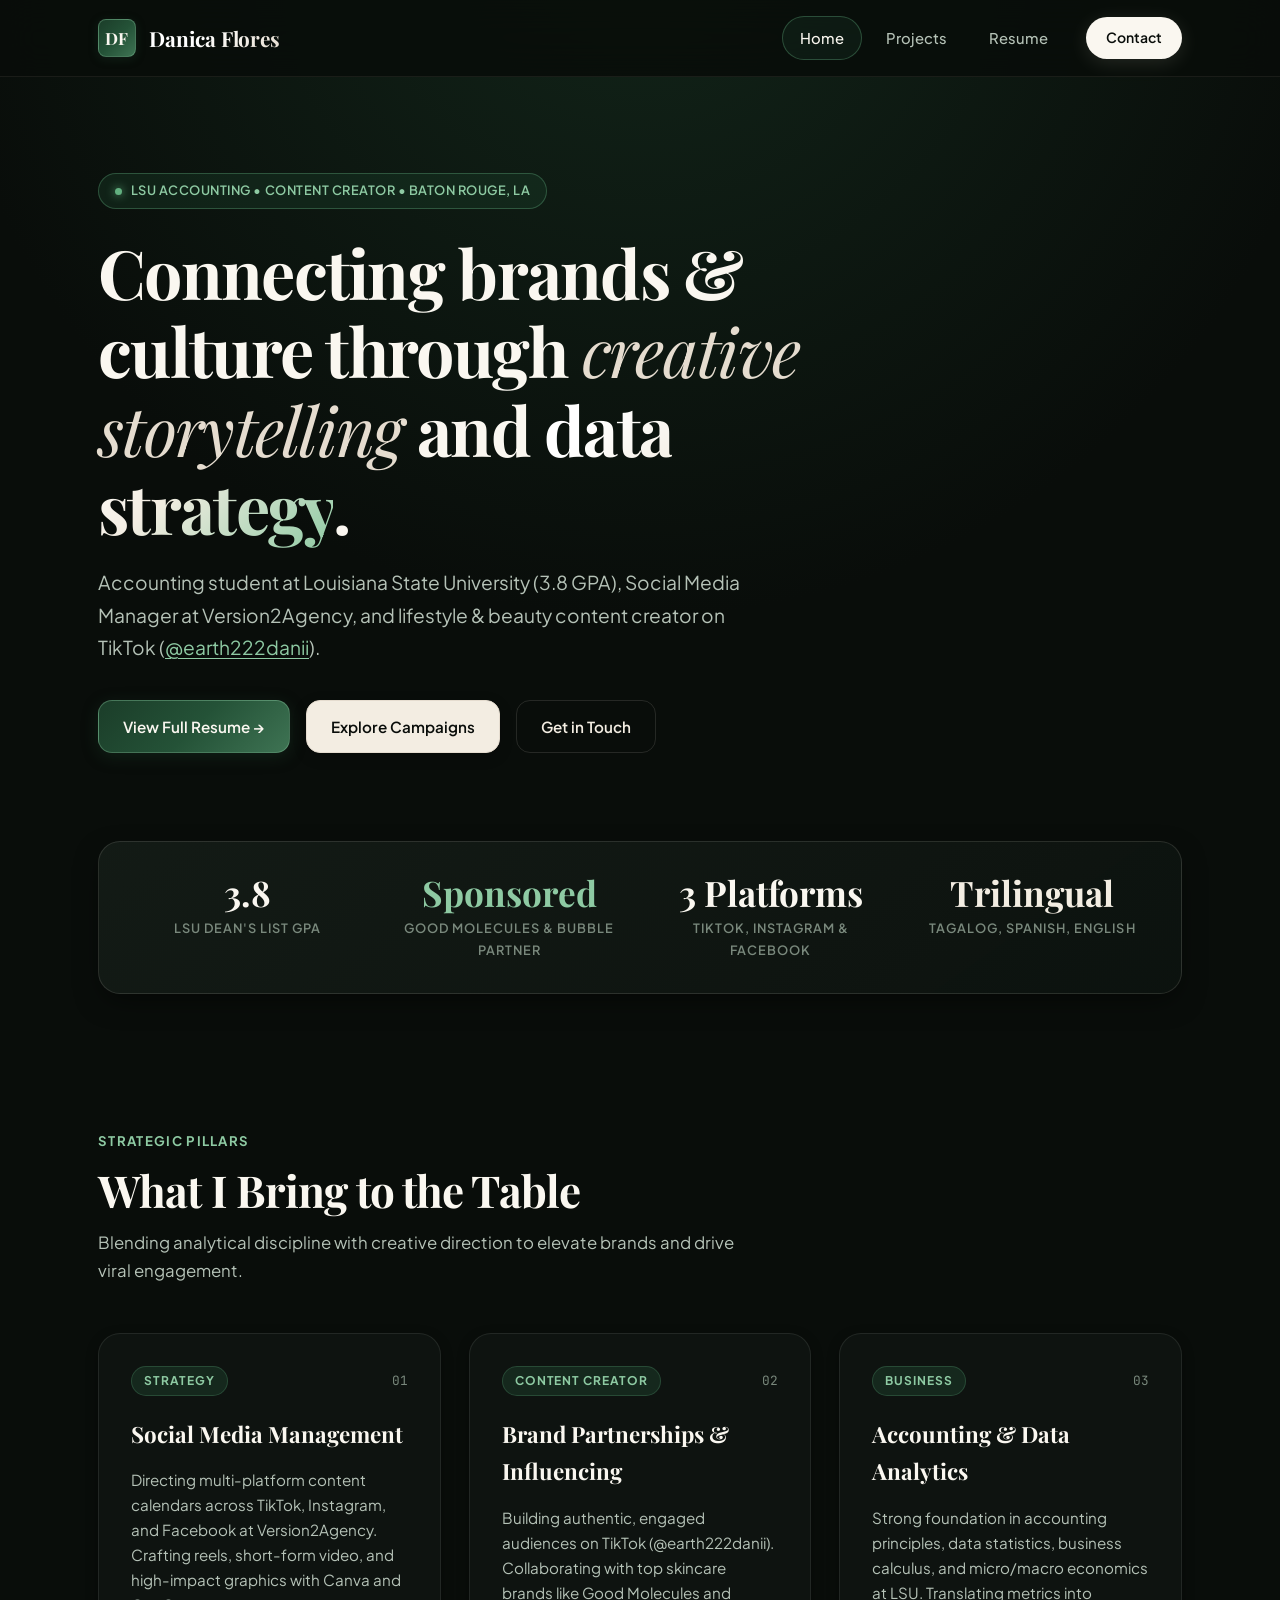
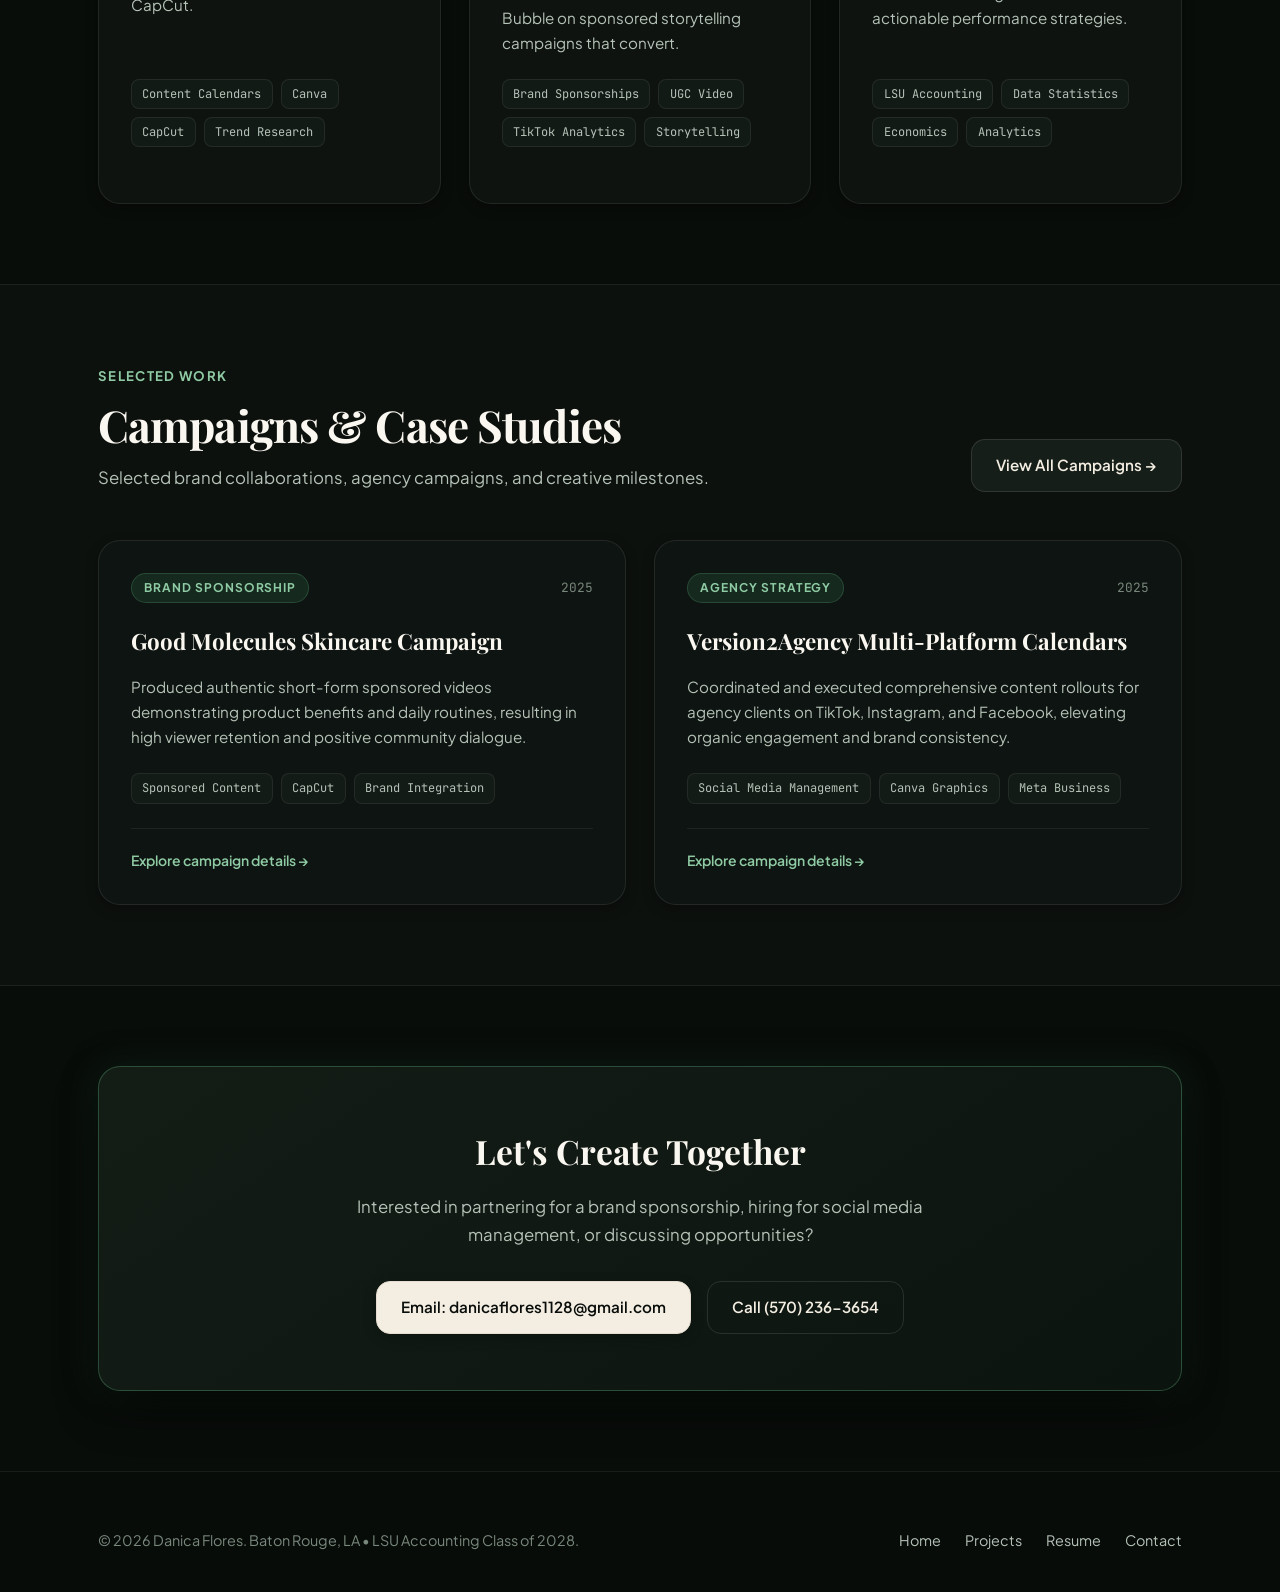
==== commit 47510da7: "Apply modern green, black, white, and cream color scheme with authentic resume content" ====
--- a/index.html
+++ b/index.html
@@ -9,7 +9,7 @@
   
   <link rel="preconnect" href="https://fonts.googleapis.com">
   <link rel="preconnect" href="https://fonts.gstatic.com" crossorigin>
-  <link href="https://fonts.googleapis.com/css2?family=JetBrains+Mono:wght@400;500&family=Plus+Jakarta+Sans:wght@300;400;500;600;700;800&display=swap" rel="stylesheet">
+  <link href="https://fonts.googleapis.com/css2?family=Playfair+Display:ital,wght@0,500;0,600;0,700;1,400;1,600&family=Plus+Jakarta+Sans:wght@300;400;500;600;700;800&family=JetBrains+Mono:wght@400;500&display=swap" rel="stylesheet">
   <link rel="stylesheet" href="styles.css">
 </head>
 <body>
@@ -40,18 +40,17 @@
             <span>LSU Accounting &bull; Content Creator &bull; Baton Rouge, LA</span>
           </div>
           <h1 class="hero-title" id="hero-heading">
-            Hi, I'm Danica.<br>
-            Connecting brands & audiences through <span class="gradient-text">creative storytelling</span> and data-driven strategy.
+            Connecting brands & culture through <em>creative storytelling</em> and <span class="gradient-text">data strategy</span>.
           </h1>
           <p class="hero-subtitle" id="hero-bio">
-            Accounting student at Louisiana State University (3.8 GPA), Social Media Manager at Version2Agency, and lifestyle & beauty content creator on TikTok (<a href="https://tiktok.com/@earth222danii" target="_blank" rel="noopener noreferrer" style="color: var(--accent); text-decoration: underline;">@earth222danii</a>).
+            Accounting student at Louisiana State University (3.8 GPA), Social Media Manager at Version2Agency, and lifestyle & beauty content creator on TikTok (<a href="https://tiktok.com/@earth222danii" target="_blank" rel="noopener noreferrer">@earth222danii</a>).
           </p>
           <div class="hero-actions" id="hero-cta-group">
             <a href="resume.html" class="btn btn-primary" id="cta-resume">
               View Full Resume &rarr;
             </a>
-            <a href="project.html" class="btn btn-secondary" id="cta-projects">
-              Explore Campaigns & Projects
+            <a href="project.html" class="btn btn-cream" id="cta-projects">
+              Explore Campaigns
             </a>
             <a href="mailto:danicaflores1128@gmail.com" class="btn btn-outline" id="cta-contact">
               Get in Touch
@@ -61,44 +60,44 @@
       </div>
     </section>
 
-    <!-- Key Stats Banner -->
-    <section style="padding: 1.5rem 0 3rem;">
-      <div class="container">
-        <div class="card" style="background: rgba(18, 24, 38, 0.6); border-color: rgba(99, 102, 241, 0.2);">
-          <div style="display: grid; grid-template-columns: repeat(auto-fit, minmax(200px, 1fr)); gap: 1.5rem; text-align: center;">
-            <div>
-              <div style="font-size: 2rem; font-weight: 800; color: #fff;">3.8</div>
-              <div style="font-size: 0.85rem; color: var(--text-secondary); text-transform: uppercase; letter-spacing: 0.05em; margin-top: 0.25rem;">LSU Dean's List GPA</div>
-            </div>
-            <div>
-              <div style="font-size: 2rem; font-weight: 800; color: var(--accent);">Sponsored</div>
-              <div style="font-size: 0.85rem; color: var(--text-secondary); text-transform: uppercase; letter-spacing: 0.05em; margin-top: 0.25rem;">Good Molecules & Bubble Partner</div>
-            </div>
-            <div>
-              <div style="font-size: 2rem; font-weight: 800; color: #fff;">3 Platforms</div>
-              <div style="font-size: 0.85rem; color: var(--text-secondary); text-transform: uppercase; letter-spacing: 0.05em; margin-top: 0.25rem;">TikTok, Instagram & Facebook</div>
-            </div>
-            <div>
-              <div style="font-size: 2rem; font-weight: 800; color: #a855f7;">Trilingual</div>
-              <div style="font-size: 0.85rem; color: var(--text-secondary); text-transform: uppercase; letter-spacing: 0.05em; margin-top: 0.25rem;">Tagalog, Spanish, English</div>
-            </div>
-          </div>
-        </div>
-      </div>
-    </section>
-
-    <!-- Highlights / What I Do Section -->
+    <!-- Key Metrics / Stats Section -->
+    <section style="padding: 1.5rem 0 3.5rem;">
+      <div class="container">
+        <div class="stats-card">
+          <div style="display: grid; grid-template-columns: repeat(auto-fit, minmax(200px, 1fr)); gap: 1.75rem; text-align: center;">
+            <div>
+              <div class="stat-number">3.8</div>
+              <div class="stat-label">LSU Dean's List GPA</div>
+            </div>
+            <div>
+              <div class="stat-number green">Sponsored</div>
+              <div class="stat-label">Good Molecules & Bubble Partner</div>
+            </div>
+            <div>
+              <div class="stat-number">3 Platforms</div>
+              <div class="stat-label">TikTok, Instagram & Facebook</div>
+            </div>
+            <div>
+              <div class="stat-number cream">Trilingual</div>
+              <div class="stat-label">Tagalog, Spanish, English</div>
+            </div>
+          </div>
+        </div>
+      </div>
+    </section>
+
+    <!-- Highlights / Expertise Section -->
     <section class="section" id="highlights-section">
       <div class="container">
         <div class="section-header">
-          <p class="section-eyebrow">Expertise & Passion</p>
+          <p class="section-eyebrow">Strategic Pillars</p>
           <h2 class="section-title">What I Bring to the Table</h2>
           <p class="section-desc">Blending analytical discipline with creative direction to elevate brands and drive viral engagement.</p>
         </div>
 
         <div class="grid grid-3" id="highlights-grid">
           <!-- Card 1 -->
-          <div class="card" id="card-social-media">
+          <div class="card feature-card" id="card-social-media">
             <div class="project-badge-bar">
               <span class="project-category">Strategy</span>
               <span class="project-year">01</span>
@@ -116,7 +115,7 @@
           </div>
 
           <!-- Card 2 -->
-          <div class="card" id="card-influencer">
+          <div class="card feature-card" id="card-influencer">
             <div class="project-badge-bar">
               <span class="project-category">Content Creator</span>
               <span class="project-year">02</span>
@@ -134,7 +133,7 @@
           </div>
 
           <!-- Card 3 -->
-          <div class="card" id="card-accounting">
+          <div class="card feature-card" id="card-accounting">
             <div class="project-badge-bar">
               <span class="project-category">Business</span>
               <span class="project-year">03</span>
@@ -155,15 +154,15 @@
     </section>
 
     <!-- Featured Projects Preview Section -->
-    <section class="section" id="featured-projects-section" style="background: rgba(255, 255, 255, 0.015); border-top: 1px solid var(--card-border); border-bottom: 1px solid var(--card-border);">
+    <section class="section" id="featured-projects-section" style="background: rgba(243, 237, 226, 0.015); border-top: 1px solid var(--cream-border-subtle); border-bottom: 1px solid var(--cream-border-subtle);">
       <div class="container">
         <div class="section-header" style="display: flex; justify-content: space-between; align-items: flex-end; flex-wrap: wrap; gap: 1rem;">
           <div>
-            <p class="section-eyebrow">Featured Work</p>
-            <h2 class="section-title">Campaigns & Highlights</h2>
-            <p class="section-desc">Selected brand collaborations, management case studies, and creative milestones.</p>
-          </div>
-          <a href="project.html" class="btn btn-secondary" id="view-all-projects-btn">View All Projects &rarr;</a>
+            <p class="section-eyebrow">Selected Work</p>
+            <h2 class="section-title">Campaigns & Case Studies</h2>
+            <p class="section-desc">Selected brand collaborations, agency campaigns, and creative milestones.</p>
+          </div>
+          <a href="project.html" class="btn btn-secondary" id="view-all-projects-btn">View All Campaigns &rarr;</a>
         </div>
 
         <div class="grid grid-2" id="featured-grid">
@@ -210,19 +209,19 @@
       </div>
     </section>
 
-    <!-- Connect / Contact Callout -->
+    <!-- Connect / Contact Callout Section -->
     <section class="section">
       <div class="container">
-        <div class="card" style="text-align: center; padding: 3.5rem 2rem; background: linear-gradient(180deg, rgba(24, 32, 53, 0.7) 0%, rgba(18, 24, 38, 0.8) 100%);">
-          <h2 style="font-size: 2rem; font-weight: 700; margin-bottom: 0.75rem;">Let's Collaborate</h2>
-          <p style="color: var(--text-secondary); max-width: 600px; margin: 0 auto 2rem; font-size: 1.05rem;">
-            Interested in partnering for a brand sponsorship, hiring for social media management, or connecting on campus?
+        <div class="callout-card">
+          <h2 class="callout-title">Let's Create Together</h2>
+          <p class="callout-desc">
+            Interested in partnering for a brand sponsorship, hiring for social media management, or discussing opportunities?
           </p>
           <div style="display: flex; justify-content: center; gap: 1rem; flex-wrap: wrap;">
-            <a href="mailto:danicaflores1128@gmail.com" class="btn btn-primary">
-              Send an Email: danicaflores1128@gmail.com
-            </a>
-            <a href="tel:5702363654" class="btn btn-secondary">
+            <a href="mailto:danicaflores1128@gmail.com" class="btn btn-cream">
+              Email: danicaflores1128@gmail.com
+            </a>
+            <a href="tel:5702363654" class="btn btn-outline">
               Call (570) 236-3654
             </a>
           </div>
--- a/styles.css
+++ b/styles.css
@@ -1,53 +1,76 @@
 /* ==========================================================================
    Danica Flores - Personal Portfolio Stylesheet
-   Modern, Sleek, Glassmorphic & Responsive Design System
+   Modern, Editorial, Glassmorphic Design System
+   Palette: Forest Green, Obsidian Black, Pure White & Warm Cream/Neutral
    ========================================================================== */
 
-@import url('https://fonts.googleapis.com/css2?family=Plus+Jakarta+Sans:wght@300;400;500;600;700;800&family=JetBrains+Mono:wght@400;500&display=swap');
+@import url('https://fonts.googleapis.com/css2?family=Playfair+Display:ital,wght@0,500;0,600;0,700;1,400;1,600&family=Plus+Jakarta+Sans:wght@300;400;500;600;700;800&family=JetBrains+Mono:wght@400;500&display=swap');
 
 /* --- CSS Variables & Design Tokens --- */
 :root {
-  --bg-primary: #0a0d14;
-  --bg-secondary: #111625;
-  --bg-tertiary: #182035;
-  --card-bg: rgba(18, 24, 38, 0.75);
-  --card-border: rgba(255, 255, 255, 0.08);
-  --card-border-hover: rgba(99, 102, 241, 0.35);
-
-  --text-main: #f8fafc;
-  --text-secondary: #94a3b8;
-  --text-muted: #64748b;
-
-  --primary: #6366f1;
-  --primary-hover: #4f46e5;
-  --primary-light: rgba(99, 102, 241, 0.15);
-  --secondary: #a855f7;
-  --accent: #38bdf8;
-  --accent-glow: rgba(56, 189, 248, 0.25);
-
-  --gradient-brand: linear-gradient(135deg, #6366f1 0%, #a855f7 50%, #38bdf8 100%);
-  --gradient-text: linear-gradient(135deg, #ffffff 30%, #94a3b8 100%);
-  --gradient-glow: radial-gradient(circle at 50% 0%, rgba(99, 102, 241, 0.18) 0%, transparent 70%);
-
+  /* Dark / Obsidian Base */
+  --bg-black: #090d0a;
+  --bg-surface: #0f1511;
+  --bg-surface-elevated: #151e18;
+  --card-bg: rgba(16, 23, 18, 0.78);
+  
+  /* Forest & Emerald Green Spectrum */
+  --green-deep: #0e2015;
+  --green-forest: #1b3d29;
+  --green-emerald: #245237;
+  --green-sage: #3e7353;
+  --green-mint: #62b080;
+  --green-light: #8ecaa3;
+  --green-glow: rgba(98, 176, 128, 0.22);
+  --green-subtle: rgba(36, 82, 55, 0.2);
+  
+  /* Cream & Warm Neutral Spectrum */
+  --cream-100: #faf7f0;
+  --cream-200: #f3ede2;
+  --cream-300: #e5dccf;
+  --cream-400: #cfc4b3;
+  --cream-card: rgba(243, 237, 226, 0.05);
+  --cream-border: rgba(243, 237, 226, 0.12);
+  --cream-border-subtle: rgba(243, 237, 226, 0.07);
+  
+  /* Text & White Hierarchy */
+  --text-white: #ffffff;
+  --text-cream: #f4efe6;
+  --text-secondary: #b5c2b7;
+  --text-muted: #79887c;
+  
+  /* Borders & Shadows */
+  --card-border: rgba(243, 237, 226, 0.09);
+  --card-border-hover: rgba(98, 176, 128, 0.45);
+  
+  --shadow-sm: 0 4px 12px rgba(0, 0, 0, 0.35);
+  --shadow-md: 0 10px 28px -6px rgba(0, 0, 0, 0.55);
+  --shadow-lg: 0 20px 48px -10px rgba(0, 0, 0, 0.7);
+  --shadow-glow: 0 0 30px rgba(98, 176, 128, 0.22);
+  --shadow-cream: 0 4px 20px rgba(243, 237, 226, 0.12);
+  
+  /* Gradients */
+  --gradient-forest: linear-gradient(135deg, #1b3d29 0%, #245237 50%, #3e7353 100%);
+  --gradient-text: linear-gradient(135deg, #ffffff 20%, #f3ede2 60%, #8ecaa3 100%);
+  --gradient-text-gold: linear-gradient(135deg, #ffffff 40%, #e5dccf 100%);
+  --gradient-glow: radial-gradient(circle at 50% -10%, rgba(27, 61, 41, 0.5) 0%, rgba(9, 13, 10, 0.8) 60%, #090d0a 100%);
+  --gradient-card-elevated: linear-gradient(145deg, rgba(21, 30, 24, 0.85) 0%, rgba(13, 19, 15, 0.9) 100%);
+  
+  /* Radii */
   --radius-sm: 8px;
   --radius-md: 14px;
-  --radius-lg: 20px;
+  --radius-lg: 22px;
   --radius-full: 9999px;
-
-  --shadow-sm: 0 2px 8px rgba(0, 0, 0, 0.2);
-  --shadow-md: 0 8px 24px -4px rgba(0, 0, 0, 0.35);
-  --shadow-lg: 0 16px 40px -8px rgba(0, 0, 0, 0.5);
-  --shadow-glow: 0 0 25px rgba(99, 102, 241, 0.25);
-
+  
+  /* Fonts */
+  --font-serif: 'Playfair Display', Georgia, serif;
   --font-main: 'Plus Jakarta Sans', -apple-system, BlinkMacSystemFont, 'Segoe UI', Roboto, sans-serif;
   --font-mono: 'JetBrains Mono', monospace;
   --transition: all 0.28s cubic-bezier(0.16, 1, 0.3, 1);
 }
 
 /* --- Base & Reset --- */
-*,
-*::before,
-*::after {
+*, *::before, *::after {
   box-sizing: border-box;
   margin: 0;
   padding: 0;
@@ -61,9 +84,9 @@
 
 body {
   font-family: var(--font-main);
-  background-color: var(--bg-primary);
-  color: var(--text-main);
-  line-height: 1.65;
+  background-color: var(--bg-black);
+  color: var(--text-cream);
+  line-height: 1.68;
   background-image: var(--gradient-glow);
   background-attachment: fixed;
   min-height: 100vh;
@@ -79,8 +102,7 @@
   transition: var(--transition);
 }
 
-ul,
-ol {
+ul, ol {
   list-style: none;
 }
 
@@ -92,9 +114,9 @@
 /* --- Layout Container --- */
 .container {
   width: 100%;
-  max-width: 1120px;
+  max-width: 1140px;
   margin: 0 auto;
-  padding: 0 1.5rem;
+  padding: 0 1.75rem;
 }
 
 /* --- Navigation Header --- */
@@ -102,10 +124,10 @@
   position: sticky;
   top: 0;
   z-index: 100;
-  background: rgba(10, 13, 20, 0.82);
-  backdrop-filter: blur(14px);
-  -webkit-backdrop-filter: blur(14px);
-  border-bottom: 1px solid var(--card-border);
+  background: rgba(9, 13, 10, 0.88);
+  backdrop-filter: blur(18px);
+  -webkit-backdrop-filter: blur(18px);
+  border-bottom: 1px solid var(--cream-border-subtle);
   transition: var(--transition);
 }
 
@@ -113,34 +135,39 @@
   display: flex;
   justify-content: space-between;
   align-items: center;
-  height: 4.5rem;
+  height: 4.75rem;
 }
 
 .brand-logo {
   display: flex;
   align-items: center;
-  gap: 0.75rem;
+  gap: 0.85rem;
   font-weight: 700;
   font-size: 1.25rem;
-  letter-spacing: -0.02em;
+  letter-spacing: -0.01em;
 }
 
 .brand-badge {
   display: inline-flex;
   align-items: center;
   justify-content: center;
-  width: 2.2rem;
-  height: 2.2rem;
+  width: 2.35rem;
+  height: 2.35rem;
   border-radius: var(--radius-sm);
-  background: var(--gradient-brand);
-  color: #fff;
-  font-weight: 800;
-  font-size: 0.95rem;
-  box-shadow: var(--shadow-glow);
+  background: var(--gradient-forest);
+  border: 1px solid rgba(142, 202, 163, 0.35);
+  color: var(--cream-100);
+  font-family: var(--font-serif);
+  font-weight: 700;
+  font-size: 1.05rem;
+  box-shadow: 0 2px 10px rgba(27, 61, 41, 0.4);
 }
 
 .brand-text {
-  background: linear-gradient(135deg, #fff 0%, #cbd5e1 100%);
+  font-family: var(--font-serif);
+  font-size: 1.3rem;
+  letter-spacing: -0.01em;
+  background: linear-gradient(135deg, #ffffff 40%, #e5dccf 100%);
   -webkit-background-clip: text;
   -webkit-text-fill-color: transparent;
 }
@@ -148,47 +175,48 @@
 .nav-links {
   display: flex;
   align-items: center;
-  gap: 0.5rem;
+  gap: 0.4rem;
 }
 
 .nav-link {
-  padding: 0.55rem 1rem;
-  border-radius: var(--radius-sm);
+  padding: 0.55rem 1.05rem;
+  border-radius: var(--radius-full);
   font-weight: 500;
-  font-size: 0.95rem;
+  font-size: 0.925rem;
   color: var(--text-secondary);
-  position: relative;
+  border: 1px solid transparent;
   transition: var(--transition);
 }
 
 .nav-link:hover {
-  color: var(--text-main);
-  background: rgba(255, 255, 255, 0.05);
+  color: var(--cream-100);
+  background: rgba(243, 237, 226, 0.05);
 }
 
 .nav-link.active {
-  color: #fff;
-  background: var(--primary-light);
-  border: 1px solid rgba(99, 102, 241, 0.3);
+  color: var(--cream-100);
+  background: var(--green-subtle);
+  border-color: rgba(98, 176, 128, 0.35);
 }
 
 .nav-cta {
   display: inline-flex;
   align-items: center;
-  padding: 0.5rem 1.1rem;
+  padding: 0.55rem 1.25rem;
   font-size: 0.875rem;
   font-weight: 600;
   border-radius: var(--radius-full);
-  background: var(--primary);
-  color: #fff;
-  margin-left: 0.75rem;
+  background: var(--cream-100);
+  color: var(--bg-black);
+  margin-left: 0.85rem;
+  box-shadow: var(--shadow-cream);
   transition: var(--transition);
 }
 
 .nav-cta:hover {
-  background: var(--primary-hover);
+  background: #ffffff;
   transform: translateY(-1px);
-  box-shadow: var(--shadow-glow);
+  box-shadow: 0 6px 20px rgba(243, 237, 226, 0.25);
 }
 
 /* --- Buttons & UI Elements --- */
@@ -196,8 +224,8 @@
   display: inline-flex;
   align-items: center;
   justify-content: center;
-  gap: 0.5rem;
-  padding: 0.75rem 1.4rem;
+  gap: 0.55rem;
+  padding: 0.8rem 1.5rem;
   font-size: 0.95rem;
   font-weight: 600;
   border-radius: var(--radius-md);
@@ -207,53 +235,76 @@
   text-align: center;
 }
 
+/* Forest Green Primary Button */
 .btn-primary {
-  background: var(--gradient-brand);
+  background: var(--gradient-forest);
+  color: var(--cream-100);
+  border: 1px solid rgba(142, 202, 163, 0.35);
+  box-shadow: 0 4px 16px rgba(27, 61, 41, 0.4);
+}
+
+.btn-primary:hover {
+  background: linear-gradient(135deg, #245237 0%, #3e7353 100%);
+  transform: translateY(-2px);
+  border-color: var(--green-mint);
+  box-shadow: var(--shadow-glow);
   color: #ffffff;
-  box-shadow: 0 4px 15px rgba(99, 102, 241, 0.35);
-}
-
-.btn-primary:hover {
+}
+
+/* Cream Luxury Secondary Button */
+.btn-cream {
+  background: var(--cream-200);
+  color: var(--bg-black);
+  border: 1px solid var(--cream-300);
+  box-shadow: 0 4px 14px rgba(0, 0, 0, 0.2);
+}
+
+.btn-cream:hover {
+  background: #ffffff;
   transform: translateY(-2px);
-  box-shadow: 0 8px 25px rgba(99, 102, 241, 0.45);
-}
-
+  box-shadow: 0 8px 24px rgba(243, 237, 226, 0.25);
+}
+
+/* Muted Dark Secondary Button */
 .btn-secondary {
-  background: var(--bg-tertiary);
-  color: var(--text-main);
-  border-color: var(--card-border);
+  background: var(--bg-surface-elevated);
+  color: var(--cream-200);
+  border: 1px solid var(--cream-border);
 }
 
 .btn-secondary:hover {
-  background: rgba(255, 255, 255, 0.1);
-  border-color: rgba(255, 255, 255, 0.2);
+  background: rgba(243, 237, 226, 0.08);
+  border-color: rgba(243, 237, 226, 0.25);
+  color: #ffffff;
   transform: translateY(-2px);
 }
 
+/* Outline Button */
 .btn-outline {
   background: transparent;
-  color: var(--text-main);
-  border-color: var(--card-border);
+  color: var(--cream-200);
+  border: 1px solid var(--cream-border);
 }
 
 .btn-outline:hover {
-  border-color: var(--primary);
-  background: var(--primary-light);
-  color: #fff;
-}
-
+  border-color: var(--green-light);
+  background: var(--green-subtle);
+  color: #ffffff;
+}
+
+/* Pill Badges */
 .pill-badge {
   display: inline-flex;
   align-items: center;
-  gap: 0.5rem;
-  padding: 0.35rem 0.9rem;
+  gap: 0.55rem;
+  padding: 0.4rem 1rem;
   border-radius: var(--radius-full);
   font-size: 0.8rem;
   font-weight: 600;
-  background: rgba(99, 102, 241, 0.12);
-  border: 1px solid rgba(99, 102, 241, 0.25);
-  color: var(--accent);
-  letter-spacing: 0.03em;
+  background: rgba(27, 61, 41, 0.4);
+  border: 1px solid rgba(98, 176, 128, 0.35);
+  color: var(--green-light);
+  letter-spacing: 0.04em;
   text-transform: uppercase;
 }
 
@@ -261,86 +312,136 @@
   width: 7px;
   height: 7px;
   border-radius: 50%;
-  background-color: #10b981;
-  box-shadow: 0 0 8px #10b981;
+  background-color: var(--green-mint);
+  box-shadow: 0 0 10px var(--green-mint);
 }
 
 /* --- Section Formatting --- */
 .section {
-  padding: 4.5rem 0;
+  padding: 5rem 0;
 }
 
 .section-header {
-  margin-bottom: 2.75rem;
+  margin-bottom: 3rem;
 }
 
 .section-eyebrow {
-  font-size: 0.85rem;
-  font-weight: 700;
+  font-size: 0.825rem;
+  font-weight: 700;
+  text-transform: uppercase;
+  letter-spacing: 0.1em;
+  color: var(--green-light);
+  margin-bottom: 0.6rem;
+}
+
+.section-title {
+  font-family: var(--font-serif);
+  font-size: clamp(2rem, 3.5vw, 2.75rem);
+  font-weight: 700;
+  letter-spacing: -0.02em;
+  color: var(--cream-100);
+  line-height: 1.25;
+}
+
+.section-desc {
+  margin-top: 0.75rem;
+  color: var(--text-secondary);
+  font-size: 1.05rem;
+  max-width: 640px;
+  line-height: 1.65;
+}
+
+/* --- Hero Section --- */
+.hero {
+  padding: 6rem 0 4rem;
+  display: flex;
+  flex-direction: column;
+}
+
+.hero-content {
+  max-width: 820px;
+}
+
+.hero-title {
+  font-family: var(--font-serif);
+  font-size: clamp(2.6rem, 5.5vw, 4.25rem);
+  font-weight: 700;
+  line-height: 1.15;
+  letter-spacing: -0.025em;
+  margin: 1.5rem 0 1.25rem;
+  color: var(--cream-100);
+}
+
+.hero-title em {
+  font-style: italic;
+  font-weight: 400;
+  color: var(--cream-300);
+}
+
+.gradient-text {
+  background: linear-gradient(135deg, #ffffff 20%, #f3ede2 50%, #8ecaa3 100%);
+  -webkit-background-clip: text;
+  -webkit-text-fill-color: transparent;
+}
+
+.hero-subtitle {
+  font-size: 1.2rem;
+  color: var(--text-secondary);
+  line-height: 1.7;
+  max-width: 680px;
+  margin-bottom: 2.25rem;
+}
+
+.hero-subtitle a {
+  color: var(--green-light);
+  text-decoration: underline;
+  text-underline-offset: 3px;
+}
+
+.hero-actions {
+  display: flex;
+  flex-wrap: wrap;
+  gap: 1rem;
+}
+
+/* --- Stats Bar Banner --- */
+.stats-card {
+  background: var(--gradient-card-elevated);
+  border: 1px solid var(--cream-border);
+  border-radius: var(--radius-lg);
+  padding: 2rem;
+  box-shadow: var(--shadow-md);
+}
+
+.stat-number {
+  font-family: var(--font-serif);
+  font-size: 2.2rem;
+  font-weight: 700;
+  color: var(--cream-100);
+  line-height: 1.1;
+}
+
+.stat-number.green {
+  color: var(--green-light);
+}
+
+.stat-number.cream {
+  color: var(--cream-200);
+}
+
+.stat-label {
+  font-size: 0.8rem;
+  color: var(--text-muted);
   text-transform: uppercase;
   letter-spacing: 0.08em;
-  color: var(--accent);
-  margin-bottom: 0.5rem;
-}
-
-.section-title {
-  font-size: 2.25rem;
-  font-weight: 800;
-  letter-spacing: -0.03em;
-  color: var(--text-main);
-}
-
-.section-desc {
-  margin-top: 0.6rem;
-  color: var(--text-secondary);
-  font-size: 1.05rem;
-  max-width: 620px;
-}
-
-/* --- Hero Section --- */
-.hero {
-  padding: 5.5rem 0 3.5rem;
-  display: flex;
-  flex-direction: column;
-  gap: 1.5rem;
-}
-
-.hero-content {
-  max-width: 780px;
-}
-
-.hero-title {
-  font-size: clamp(2.5rem, 5vw, 4rem);
-  font-weight: 800;
-  line-height: 1.15;
-  letter-spacing: -0.035em;
-  margin: 1.25rem 0 1rem;
-}
-
-.gradient-text {
-  background: var(--gradient-brand);
-  -webkit-background-clip: text;
-  -webkit-text-fill-color: transparent;
-}
-
-.hero-subtitle {
-  font-size: 1.25rem;
-  color: var(--text-secondary);
-  line-height: 1.6;
-  max-width: 650px;
-  margin-bottom: 2rem;
-}
-
-.hero-actions {
-  display: flex;
-  flex-wrap: wrap;
-  gap: 1rem;
-}
-
-/* --- Grid Systems & Cards --- */
+  font-weight: 600;
+  margin-top: 0.35rem;
+}
+
+/* --- Cards & Grid System --- */
 .grid {
   display: grid;
-  gap: 1.5rem;
+  gap: 1.75rem;
 }
 
 .grid-3 {
@@ -355,7 +456,7 @@
   background: var(--card-bg);
   border: 1px solid var(--card-border);
   border-radius: var(--radius-lg);
-  padding: 1.75rem;
+  padding: 2rem;
   box-shadow: var(--shadow-sm);
   transition: var(--transition);
   position: relative;
@@ -365,7 +466,13 @@
 .card:hover {
   border-color: var(--card-border-hover);
   transform: translateY(-4px);
-  box-shadow: var(--shadow-md);
+  box-shadow: var(--shadow-md), 0 0 24px rgba(98, 176, 128, 0.12);
+}
+
+/* Feature/Highlight Card */
+.feature-card {
+  display: flex;
+  flex-direction: column;
 }
 
 /* --- Project Cards (project.html & index.html) --- */
@@ -386,10 +493,11 @@
   font-size: 0.75rem;
   font-weight: 700;
   text-transform: uppercase;
-  letter-spacing: 0.05em;
-  color: var(--primary);
-  background: var(--primary-light);
-  padding: 0.25rem 0.65rem;
+  letter-spacing: 0.08em;
+  color: var(--green-light);
+  background: rgba(36, 82, 55, 0.35);
+  border: 1px solid rgba(98, 176, 128, 0.25);
+  padding: 0.25rem 0.75rem;
   border-radius: var(--radius-full);
 }
 
@@ -400,15 +508,17 @@
 }
 
 .project-title {
-  font-size: 1.35rem;
-  font-weight: 700;
-  margin-bottom: 0.75rem;
-  color: var(--text-main);
+  font-family: var(--font-serif);
+  font-size: 1.4rem;
+  font-weight: 700;
+  margin-bottom: 0.85rem;
+  color: var(--cream-100);
 }
 
 .project-desc {
   color: var(--text-secondary);
   font-size: 0.95rem;
+  line-height: 1.65;
   margin-bottom: 1.5rem;
   flex-grow: 1;
 }
@@ -423,43 +533,77 @@
 .tag {
   font-family: var(--font-mono);
   font-size: 0.75rem;
-  padding: 0.2rem 0.6rem;
-  background: var(--bg-tertiary);
+  padding: 0.25rem 0.65rem;
+  background: rgba(21, 30, 24, 0.75);
   border-radius: var(--radius-sm);
   color: var(--text-secondary);
-  border: 1px solid rgba(255, 255, 255, 0.05);
+  border: 1px solid rgba(243, 237, 226, 0.08);
+}
+
+.tag.accent-tag {
+  background: rgba(36, 82, 55, 0.25);
+  color: var(--green-light);
+  border-color: rgba(98, 176, 128, 0.25);
 }
 
 .project-links {
   display: flex;
   align-items: center;
-  gap: 1rem;
-  padding-top: 1rem;
-  border-top: 1px solid var(--card-border);
+  gap: 1.25rem;
+  padding-top: 1.25rem;
+  border-top: 1px solid var(--cream-border-subtle);
 }
 
 .project-link-item {
   font-size: 0.875rem;
   font-weight: 600;
-  color: var(--accent);
+  color: var(--green-light);
   display: inline-flex;
   align-items: center;
   gap: 0.35rem;
 }
 
 .project-link-item:hover {
+  color: var(--cream-100);
   text-decoration: underline;
-  color: #fff;
+  text-underline-offset: 3px;
+}
+
+/* --- Callout Card (Cream / Forest Contrast) --- */
+.callout-card {
+  background: linear-gradient(145deg, #131d16 0%, #0c140f 100%);
+  border: 1px solid rgba(98, 176, 128, 0.35);
+  border-radius: var(--radius-lg);
+  padding: 3.5rem 2.5rem;
+  text-align: center;
+  box-shadow: var(--shadow-lg), 0 0 35px rgba(27, 61, 41, 0.35);
+  position: relative;
+}
+
+.callout-title {
+  font-family: var(--font-serif);
+  font-size: 2.1rem;
+  font-weight: 700;
+  color: var(--cream-100);
+  margin-bottom: 0.85rem;
+}
+
+.callout-desc {
+  color: var(--text-secondary);
+  max-width: 620px;
+  margin: 0 auto 2rem;
+  font-size: 1.05rem;
+  line-height: 1.65;
 }
 
 /* --- Resume & Timeline Styles (resume.html) --- */
 .timeline-section {
   position: relative;
-  padding-left: 2rem;
-  border-left: 2px solid rgba(99, 102, 241, 0.25);
+  padding-left: 2.25rem;
+  border-left: 2px solid rgba(98, 176, 128, 0.3);
   display: flex;
   flex-direction: column;
-  gap: 2.25rem;
+  gap: 2.5rem;
   margin-top: 1.5rem;
 }
 
@@ -469,14 +613,14 @@
 
 .timeline-dot {
   position: absolute;
-  left: -2.45rem;
-  top: 0.3rem;
+  left: -2.75rem;
+  top: 0.35rem;
   width: 14px;
   height: 14px;
   border-radius: 50%;
-  background: var(--bg-primary);
-  border: 3px solid var(--primary);
-  box-shadow: 0 0 10px rgba(99, 102, 241, 0.6);
+  background: var(--bg-black);
+  border: 3px solid var(--green-mint);
+  box-shadow: 0 0 12px rgba(98, 176, 128, 0.7);
 }
 
 .timeline-header {
@@ -489,35 +633,42 @@
 }
 
 .timeline-role {
-  font-size: 1.15rem;
-  font-weight: 700;
-  color: var(--text-main);
+  font-family: var(--font-serif);
+  font-size: 1.25rem;
+  font-weight: 700;
+  color: var(--cream-100);
 }
 
 .timeline-period {
   font-family: var(--font-mono);
-  font-size: 0.85rem;
-  color: var(--accent);
-  background: rgba(56, 189, 248, 0.1);
-  padding: 0.15rem 0.55rem;
+  font-size: 0.825rem;
+  color: var(--green-light);
+  background: rgba(36, 82, 55, 0.25);
+  border: 1px solid rgba(98, 176, 128, 0.2);
+  padding: 0.2rem 0.6rem;
   border-radius: var(--radius-sm);
 }
 
 .timeline-company {
   font-size: 0.95rem;
   font-weight: 600;
-  color: var(--text-secondary);
-  margin-bottom: 0.75rem;
+  color: var(--cream-300);
+  margin-bottom: 0.85rem;
 }
 
 .timeline-bullets {
   list-style: disc;
   padding-left: 1.25rem;
   color: var(--text-secondary);
-  font-size: 0.925rem;
+  font-size: 0.935rem;
   display: flex;
   flex-direction: column;
-  gap: 0.4rem;
+  gap: 0.5rem;
+  line-height: 1.6;
+}
+
+.timeline-bullets strong {
+  color: var(--cream-100);
 }
 
 .skills-grid {
@@ -530,24 +681,30 @@
   background: var(--card-bg);
   border: 1px solid var(--card-border);
   border-radius: var(--radius-md);
-  padding: 1.25rem;
+  padding: 1.5rem;
+  transition: var(--transition);
+}
+
+.skill-category:hover {
+  border-color: rgba(98, 176, 128, 0.3);
 }
 
 .skill-category h4 {
-  font-size: 1rem;
-  font-weight: 700;
-  color: var(--text-main);
-  margin-bottom: 0.75rem;
-  border-bottom: 1px solid var(--card-border);
-  padding-bottom: 0.5rem;
+  font-family: var(--font-serif);
+  font-size: 1.05rem;
+  font-weight: 700;
+  color: var(--cream-100);
+  margin-bottom: 0.85rem;
+  border-bottom: 1px solid var(--cream-border-subtle);
+  padding-bottom: 0.6rem;
 }
 
 /* --- Footer --- */
 .site-footer {
   margin-top: auto;
-  border-top: 1px solid var(--card-border);
-  background: rgba(10, 13, 20, 0.95);
-  padding: 3rem 0 2rem;
+  border-top: 1px solid var(--cream-border-subtle);
+  background: #080c09;
+  padding: 3.5rem 0 2.5rem;
 }
 
 .footer-content {
@@ -565,42 +722,83 @@
 
 .footer-links {
   display: flex;
-  gap: 1.25rem;
+  gap: 1.5rem;
 }
 
 .footer-links a {
   color: var(--text-secondary);
   font-size: 0.9rem;
+  transition: var(--transition);
 }
 
 .footer-links a:hover {
-  color: var(--accent);
+  color: var(--cream-100);
 }
 
 /* --- Responsive Adjustments --- */
 @media (max-width: 768px) {
   .nav-container {
     height: auto;
-    padding: 1rem 0;
+    padding: 1.15rem 0;
     flex-direction: column;
-    gap: 0.75rem;
-  }
-
+    gap: 0.85rem;
+  }
+  
   .nav-links {
     flex-wrap: wrap;
     justify-content: center;
   }
-
+  
   .hero-title {
-    font-size: 2.25rem;
-  }
-
+    font-size: 2.35rem;
+  }
+  
   .section-title {
-    font-size: 1.85rem;
-  }
-
+    font-size: 1.95rem;
+  }
+  
   .footer-content {
     flex-direction: column;
     text-align: center;
   }
-}+}
+
+/* --- Print Stylesheet --- */
+@media print {
+  .site-header, .site-footer, .btn, .pill-badge, #hero-cta-group {
+    display: none !important;
+  }
+  body {
+    background: #ffffff !important;
+    color: #1a1a1a !important;
+    background-image: none !important;
+  }
+  .card, .skill-category, .stats-card {
+    border: 1px solid #dcdcdc !important;
+    background: #ffffff !important;
+    color: #1a1a1a !important;
+    box-shadow: none !important;
+  }
+  .timeline-section {
+    border-left: 2px solid #245237 !important;
+  }
+  .timeline-dot {
+    background: #245237 !important;
+    border-color: #245237 !important;
+  }
+  .timeline-period, .tag {
+    background: #f4f4f4 !important;
+    color: #245237 !important;
+    border: 1px solid #ddd !important;
+  }
+  .timeline-role, .section-title, h1, h2, h3, h4 {
+    color: #090d0a !important;
+  }
+  .section {
+    padding: 1rem 0 !important;
+  }
+  a {
+    color: #1a1a1a !important;
+    text-decoration: none !important;
+  }
+}
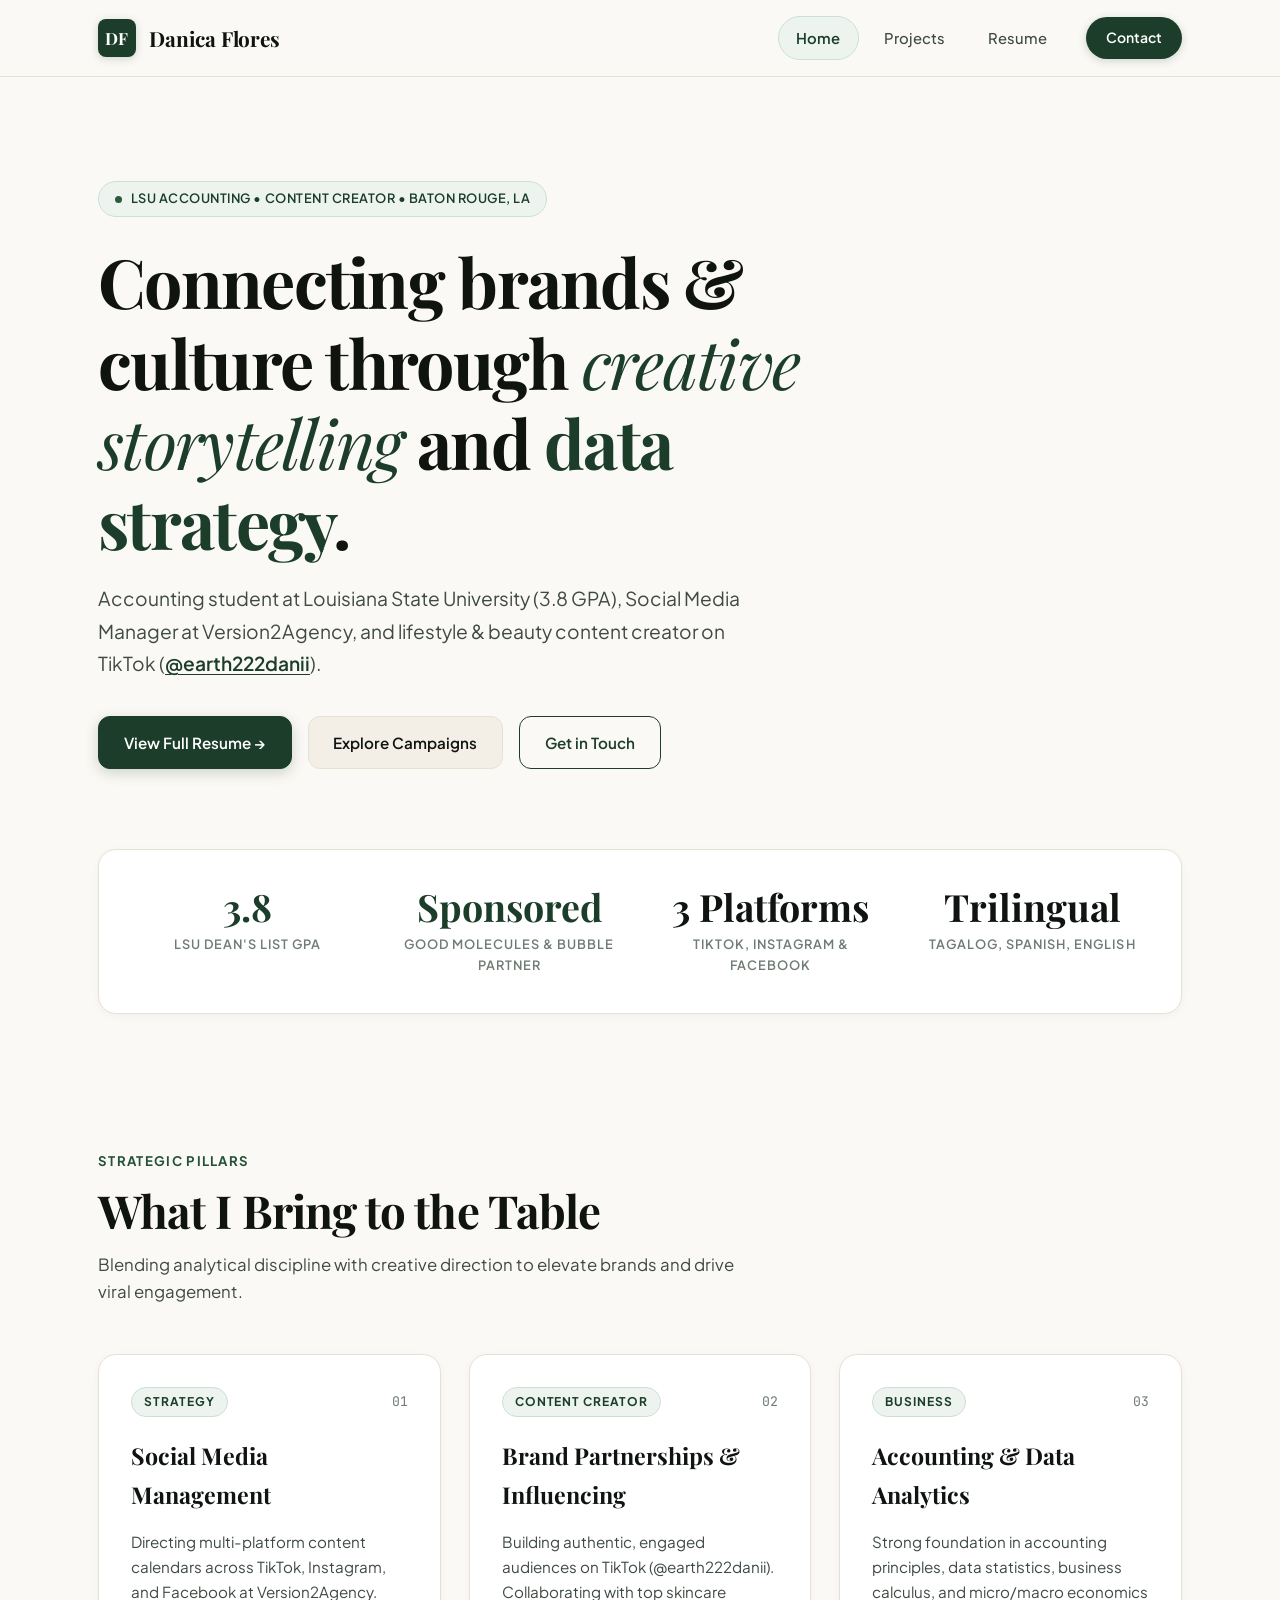
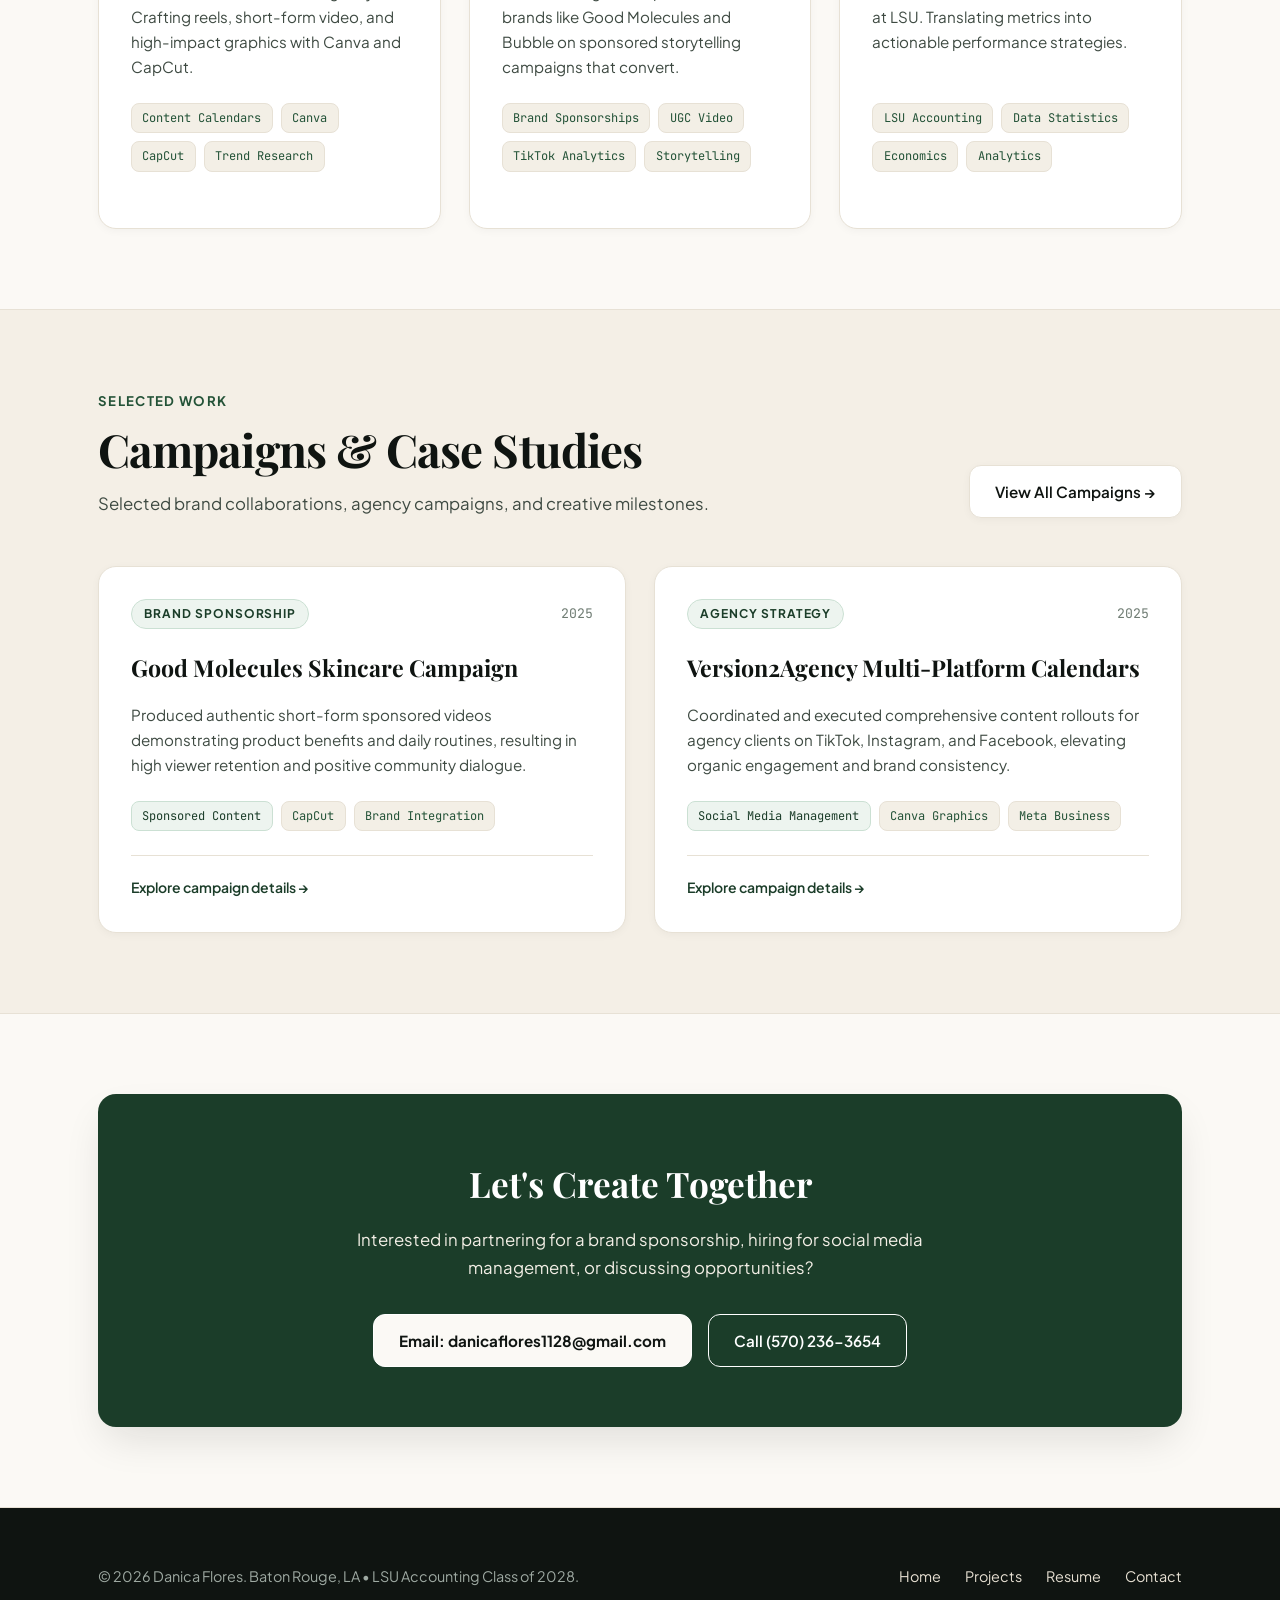
==== commit 77dfb182: "Update design system to professional light cream and white palette with forest green and black typog" ====
--- a/index.html
+++ b/index.html
@@ -61,7 +61,7 @@
     </section>
 
     <!-- Key Metrics / Stats Section -->
-    <section style="padding: 1.5rem 0 3.5rem;">
+    <section style="padding: 1rem 0 3.5rem;">
       <div class="container">
         <div class="stats-card">
           <div style="display: grid; grid-template-columns: repeat(auto-fit, minmax(200px, 1fr)); gap: 1.75rem; text-align: center;">
@@ -70,15 +70,15 @@
               <div class="stat-label">LSU Dean's List GPA</div>
             </div>
             <div>
-              <div class="stat-number green">Sponsored</div>
+              <div class="stat-number">Sponsored</div>
               <div class="stat-label">Good Molecules & Bubble Partner</div>
             </div>
             <div>
-              <div class="stat-number">3 Platforms</div>
+              <div class="stat-number dark">3 Platforms</div>
               <div class="stat-label">TikTok, Instagram & Facebook</div>
             </div>
             <div>
-              <div class="stat-number cream">Trilingual</div>
+              <div class="stat-number dark">Trilingual</div>
               <div class="stat-label">Tagalog, Spanish, English</div>
             </div>
           </div>
@@ -154,7 +154,7 @@
     </section>
 
     <!-- Featured Projects Preview Section -->
-    <section class="section" id="featured-projects-section" style="background: rgba(243, 237, 226, 0.015); border-top: 1px solid var(--cream-border-subtle); border-bottom: 1px solid var(--cream-border-subtle);">
+    <section class="section section-alt" id="featured-projects-section">
       <div class="container">
         <div class="section-header" style="display: flex; justify-content: space-between; align-items: flex-end; flex-wrap: wrap; gap: 1rem;">
           <div>
@@ -177,7 +177,7 @@
               Produced authentic short-form sponsored videos demonstrating product benefits and daily routines, resulting in high viewer retention and positive community dialogue.
             </p>
             <div class="project-tags">
-              <span class="tag">Sponsored Content</span>
+              <span class="tag accent-tag">Sponsored Content</span>
               <span class="tag">CapCut</span>
               <span class="tag">Brand Integration</span>
             </div>
@@ -197,7 +197,7 @@
               Coordinated and executed comprehensive content rollouts for agency clients on TikTok, Instagram, and Facebook, elevating organic engagement and brand consistency.
             </p>
             <div class="project-tags">
-              <span class="tag">Social Media Management</span>
+              <span class="tag accent-tag">Social Media Management</span>
               <span class="tag">Canva Graphics</span>
               <span class="tag">Meta Business</span>
             </div>
@@ -221,7 +221,7 @@
             <a href="mailto:danicaflores1128@gmail.com" class="btn btn-cream">
               Email: danicaflores1128@gmail.com
             </a>
-            <a href="tel:5702363654" class="btn btn-outline">
+            <a href="tel:5702363654" class="btn btn-outline" style="border-color: #ffffff; color: #ffffff;">
               Call (570) 236-3654
             </a>
           </div>
@@ -230,7 +230,7 @@
     </section>
   </main>
 
-  <!-- Footer -->
+  <!-- Executive Footer -->
   <footer class="site-footer" id="footer">
     <div class="container footer-content">
       <p class="footer-text">&copy; 2026 Danica Flores. Baton Rouge, LA &bull; LSU Accounting Class of 2028.</p>
--- a/styles.css
+++ b/styles.css
@@ -1,6 +1,6 @@
 /* ==========================================================================
    Danica Flores - Personal Portfolio Stylesheet
-   Modern, Editorial, Glassmorphic Design System
+   Modern, Professional, Editorial Design System
    Palette: Forest Green, Obsidian Black, Pure White & Warm Cream/Neutral
    ========================================================================== */
 
@@ -8,65 +8,58 @@
 
 /* --- CSS Variables & Design Tokens --- */
 :root {
-  /* Dark / Obsidian Base */
-  --bg-black: #090d0a;
-  --bg-surface: #0f1511;
-  --bg-surface-elevated: #151e18;
-  --card-bg: rgba(16, 23, 18, 0.78);
+  /* Neutral Canvas & Surfaces */
+  --bg-page: #fbf9f5;
+  --bg-section-alt: #f4efe6;
+  --bg-card: #ffffff;
   
   /* Forest & Emerald Green Spectrum */
-  --green-deep: #0e2015;
-  --green-forest: #1b3d29;
-  --green-emerald: #245237;
+  --green-primary: #1b3d29;
+  --green-hover: #122a1c;
+  --green-forest: #235237;
   --green-sage: #3e7353;
-  --green-mint: #62b080;
-  --green-light: #8ecaa3;
-  --green-glow: rgba(98, 176, 128, 0.22);
-  --green-subtle: rgba(36, 82, 55, 0.2);
-  
-  /* Cream & Warm Neutral Spectrum */
-  --cream-100: #faf7f0;
-  --cream-200: #f3ede2;
-  --cream-300: #e5dccf;
-  --cream-400: #cfc4b3;
-  --cream-card: rgba(243, 237, 226, 0.05);
-  --cream-border: rgba(243, 237, 226, 0.12);
-  --cream-border-subtle: rgba(243, 237, 226, 0.07);
-  
-  /* Text & White Hierarchy */
+  --green-accent: #2d5a3f;
+  --green-badge: #edf4ef;
+  --green-badge-border: #cbe0d3;
+  --green-subtle: #e8f2ec;
+  
+  /* Pure Black & Charcoal Typography */
+  --text-black: #0f1411;
+  --text-primary: #1a221d;
+  --text-secondary: #3e4a42;
+  --text-muted: #6f7c73;
   --text-white: #ffffff;
-  --text-cream: #f4efe6;
-  --text-secondary: #b5c2b7;
-  --text-muted: #79887c;
-  
-  /* Borders & Shadows */
-  --card-border: rgba(243, 237, 226, 0.09);
-  --card-border-hover: rgba(98, 176, 128, 0.45);
-  
-  --shadow-sm: 0 4px 12px rgba(0, 0, 0, 0.35);
-  --shadow-md: 0 10px 28px -6px rgba(0, 0, 0, 0.55);
-  --shadow-lg: 0 20px 48px -10px rgba(0, 0, 0, 0.7);
-  --shadow-glow: 0 0 30px rgba(98, 176, 128, 0.22);
-  --shadow-cream: 0 4px 20px rgba(243, 237, 226, 0.12);
-  
-  /* Gradients */
-  --gradient-forest: linear-gradient(135deg, #1b3d29 0%, #245237 50%, #3e7353 100%);
-  --gradient-text: linear-gradient(135deg, #ffffff 20%, #f3ede2 60%, #8ecaa3 100%);
-  --gradient-text-gold: linear-gradient(135deg, #ffffff 40%, #e5dccf 100%);
-  --gradient-glow: radial-gradient(circle at 50% -10%, rgba(27, 61, 41, 0.5) 0%, rgba(9, 13, 10, 0.8) 60%, #090d0a 100%);
-  --gradient-card-elevated: linear-gradient(145deg, rgba(21, 30, 24, 0.85) 0%, rgba(13, 19, 15, 0.9) 100%);
+  
+  /* Warm Cream & Oat Neutrals */
+  --cream-100: #fbf9f5;
+  --cream-200: #f3efe6;
+  --cream-300: #e7e0d3;
+  --cream-400: #d5cbbe;
+  
+  /* Borders & Dividers */
+  --border-light: #e7e1d5;
+  --border-subtle: #f0ebd0;
+  --border-green: #cbe0d3;
+  --card-border: #e7e1d5;
+  --card-border-hover: #1b3d29;
+  
+  /* Shadows */
+  --shadow-sm: 0 2px 8px rgba(15, 20, 17, 0.04);
+  --shadow-md: 0 8px 24px -4px rgba(15, 20, 17, 0.07);
+  --shadow-lg: 0 18px 42px -8px rgba(15, 20, 17, 0.12);
+  --shadow-card-hover: 0 12px 30px -4px rgba(27, 61, 41, 0.12);
   
   /* Radii */
   --radius-sm: 8px;
-  --radius-md: 14px;
-  --radius-lg: 22px;
+  --radius-md: 12px;
+  --radius-lg: 18px;
   --radius-full: 9999px;
   
   /* Fonts */
   --font-serif: 'Playfair Display', Georgia, serif;
   --font-main: 'Plus Jakarta Sans', -apple-system, BlinkMacSystemFont, 'Segoe UI', Roboto, sans-serif;
   --font-mono: 'JetBrains Mono', monospace;
-  --transition: all 0.28s cubic-bezier(0.16, 1, 0.3, 1);
+  --transition: all 0.25s cubic-bezier(0.16, 1, 0.3, 1);
 }
 
 /* --- Base & Reset --- */
@@ -79,16 +72,13 @@
 html {
   scroll-behavior: smooth;
   font-size: 16px;
-  color-scheme: dark;
 }
 
 body {
   font-family: var(--font-main);
-  background-color: var(--bg-black);
-  color: var(--text-cream);
+  background-color: var(--bg-page);
+  color: var(--text-primary);
   line-height: 1.68;
-  background-image: var(--gradient-glow);
-  background-attachment: fixed;
   min-height: 100vh;
   display: flex;
   flex-direction: column;
@@ -124,10 +114,10 @@
   position: sticky;
   top: 0;
   z-index: 100;
-  background: rgba(9, 13, 10, 0.88);
-  backdrop-filter: blur(18px);
-  -webkit-backdrop-filter: blur(18px);
-  border-bottom: 1px solid var(--cream-border-subtle);
+  background: rgba(251, 249, 245, 0.94);
+  backdrop-filter: blur(14px);
+  -webkit-backdrop-filter: blur(14px);
+  border-bottom: 1px solid var(--border-light);
   transition: var(--transition);
 }
 
@@ -154,22 +144,19 @@
   width: 2.35rem;
   height: 2.35rem;
   border-radius: var(--radius-sm);
-  background: var(--gradient-forest);
-  border: 1px solid rgba(142, 202, 163, 0.35);
-  color: var(--cream-100);
+  background: var(--green-primary);
+  color: #ffffff;
   font-family: var(--font-serif);
   font-weight: 700;
   font-size: 1.05rem;
-  box-shadow: 0 2px 10px rgba(27, 61, 41, 0.4);
+  box-shadow: 0 2px 8px rgba(27, 61, 41, 0.2);
 }
 
 .brand-text {
   font-family: var(--font-serif);
   font-size: 1.3rem;
   letter-spacing: -0.01em;
-  background: linear-gradient(135deg, #ffffff 40%, #e5dccf 100%);
-  -webkit-background-clip: text;
-  -webkit-text-fill-color: transparent;
+  color: var(--text-black);
 }
 
 .nav-links {
@@ -179,7 +166,7 @@
 }
 
 .nav-link {
-  padding: 0.55rem 1.05rem;
+  padding: 0.55rem 1.1rem;
   border-radius: var(--radius-full);
   font-weight: 500;
   font-size: 0.925rem;
@@ -189,14 +176,15 @@
 }
 
 .nav-link:hover {
-  color: var(--cream-100);
-  background: rgba(243, 237, 226, 0.05);
+  color: var(--text-black);
+  background: rgba(27, 61, 41, 0.05);
 }
 
 .nav-link.active {
-  color: var(--cream-100);
-  background: var(--green-subtle);
-  border-color: rgba(98, 176, 128, 0.35);
+  color: var(--green-primary);
+  background: var(--green-badge);
+  border-color: var(--green-badge-border);
+  font-weight: 600;
 }
 
 .nav-cta {
@@ -206,17 +194,17 @@
   font-size: 0.875rem;
   font-weight: 600;
   border-radius: var(--radius-full);
-  background: var(--cream-100);
-  color: var(--bg-black);
+  background: var(--green-primary);
+  color: #ffffff;
   margin-left: 0.85rem;
-  box-shadow: var(--shadow-cream);
   transition: var(--transition);
+  box-shadow: 0 2px 8px rgba(27, 61, 41, 0.2);
 }
 
 .nav-cta:hover {
-  background: #ffffff;
+  background: var(--green-hover);
   transform: translateY(-1px);
-  box-shadow: 0 6px 20px rgba(243, 237, 226, 0.25);
+  box-shadow: 0 4px 12px rgba(27, 61, 41, 0.3);
 }
 
 /* --- Buttons & UI Elements --- */
@@ -225,7 +213,7 @@
   align-items: center;
   justify-content: center;
   gap: 0.55rem;
-  padding: 0.8rem 1.5rem;
+  padding: 0.8rem 1.55rem;
   font-size: 0.95rem;
   font-weight: 600;
   border-radius: var(--radius-md);
@@ -237,59 +225,60 @@
 
 /* Forest Green Primary Button */
 .btn-primary {
-  background: var(--gradient-forest);
-  color: var(--cream-100);
-  border: 1px solid rgba(142, 202, 163, 0.35);
-  box-shadow: 0 4px 16px rgba(27, 61, 41, 0.4);
+  background: var(--green-primary);
+  color: #ffffff;
+  border: 1px solid var(--green-primary);
+  box-shadow: 0 4px 14px rgba(27, 61, 41, 0.2);
 }
 
 .btn-primary:hover {
-  background: linear-gradient(135deg, #245237 0%, #3e7353 100%);
+  background: var(--green-hover);
+  border-color: var(--green-hover);
   transform: translateY(-2px);
-  border-color: var(--green-mint);
-  box-shadow: var(--shadow-glow);
+  box-shadow: 0 6px 20px rgba(27, 61, 41, 0.3);
   color: #ffffff;
 }
 
-/* Cream Luxury Secondary Button */
+/* Cream Neutral Secondary Button */
 .btn-cream {
   background: var(--cream-200);
-  color: var(--bg-black);
+  color: var(--text-black);
   border: 1px solid var(--cream-300);
-  box-shadow: 0 4px 14px rgba(0, 0, 0, 0.2);
 }
 
 .btn-cream:hover {
   background: #ffffff;
+  border-color: var(--border-light);
   transform: translateY(-2px);
-  box-shadow: 0 8px 24px rgba(243, 237, 226, 0.25);
-}
-
-/* Muted Dark Secondary Button */
+  box-shadow: var(--shadow-md);
+}
+
+/* Secondary Button */
 .btn-secondary {
-  background: var(--bg-surface-elevated);
-  color: var(--cream-200);
-  border: 1px solid var(--cream-border);
+  background: #ffffff;
+  color: var(--text-black);
+  border: 1px solid var(--border-light);
+  box-shadow: var(--shadow-sm);
 }
 
 .btn-secondary:hover {
-  background: rgba(243, 237, 226, 0.08);
-  border-color: rgba(243, 237, 226, 0.25);
-  color: #ffffff;
+  background: var(--cream-200);
+  border-color: var(--cream-300);
   transform: translateY(-2px);
 }
 
 /* Outline Button */
 .btn-outline {
   background: transparent;
-  color: var(--cream-200);
-  border: 1px solid var(--cream-border);
+  color: var(--green-primary);
+  border: 1px solid var(--green-primary);
 }
 
 .btn-outline:hover {
-  border-color: var(--green-light);
-  background: var(--green-subtle);
-  color: #ffffff;
+  background: var(--green-badge);
+  border-color: var(--green-primary);
+  color: var(--green-hover);
+  transform: translateY(-2px);
 }
 
 /* Pill Badges */
@@ -301,9 +290,9 @@
   border-radius: var(--radius-full);
   font-size: 0.8rem;
   font-weight: 600;
-  background: rgba(27, 61, 41, 0.4);
-  border: 1px solid rgba(98, 176, 128, 0.35);
-  color: var(--green-light);
+  background: var(--green-badge);
+  border: 1px solid var(--green-badge-border);
+  color: var(--green-primary);
   letter-spacing: 0.04em;
   text-transform: uppercase;
 }
@@ -312,8 +301,7 @@
   width: 7px;
   height: 7px;
   border-radius: 50%;
-  background-color: var(--green-mint);
-  box-shadow: 0 0 10px var(--green-mint);
+  background-color: var(--green-accent);
 }
 
 /* --- Section Formatting --- */
@@ -321,6 +309,12 @@
   padding: 5rem 0;
 }
 
+.section-alt {
+  background-color: var(--bg-section-alt);
+  border-top: 1px solid var(--border-light);
+  border-bottom: 1px solid var(--border-light);
+}
+
 .section-header {
   margin-bottom: 3rem;
 }
@@ -330,16 +324,16 @@
   font-weight: 700;
   text-transform: uppercase;
   letter-spacing: 0.1em;
-  color: var(--green-light);
+  color: var(--green-forest);
   margin-bottom: 0.6rem;
 }
 
 .section-title {
   font-family: var(--font-serif);
-  font-size: clamp(2rem, 3.5vw, 2.75rem);
+  font-size: clamp(2.1rem, 3.8vw, 2.85rem);
   font-weight: 700;
   letter-spacing: -0.02em;
-  color: var(--cream-100);
+  color: var(--text-black);
   line-height: 1.25;
 }
 
@@ -353,7 +347,7 @@
 
 /* --- Hero Section --- */
 .hero {
-  padding: 6rem 0 4rem;
+  padding: 6.5rem 0 4rem;
   display: flex;
   flex-direction: column;
 }
@@ -366,22 +360,20 @@
   font-family: var(--font-serif);
   font-size: clamp(2.6rem, 5.5vw, 4.25rem);
   font-weight: 700;
-  line-height: 1.15;
+  line-height: 1.18;
   letter-spacing: -0.025em;
   margin: 1.5rem 0 1.25rem;
-  color: var(--cream-100);
+  color: var(--text-black);
 }
 
 .hero-title em {
   font-style: italic;
   font-weight: 400;
-  color: var(--cream-300);
+  color: var(--green-primary);
 }
 
 .gradient-text {
-  background: linear-gradient(135deg, #ffffff 20%, #f3ede2 50%, #8ecaa3 100%);
-  -webkit-background-clip: text;
-  -webkit-text-fill-color: transparent;
+  color: var(--green-primary);
 }
 
 .hero-subtitle {
@@ -393,9 +385,10 @@
 }
 
 .hero-subtitle a {
-  color: var(--green-light);
+  color: var(--green-primary);
   text-decoration: underline;
   text-underline-offset: 3px;
+  font-weight: 600;
 }
 
 .hero-actions {
@@ -406,27 +399,23 @@
 
 /* --- Stats Bar Banner --- */
 .stats-card {
-  background: var(--gradient-card-elevated);
-  border: 1px solid var(--cream-border);
+  background: #ffffff;
+  border: 1px solid var(--border-light);
   border-radius: var(--radius-lg);
-  padding: 2rem;
-  box-shadow: var(--shadow-md);
+  padding: 2.25rem 2rem;
+  box-shadow: var(--shadow-sm);
 }
 
 .stat-number {
   font-family: var(--font-serif);
-  font-size: 2.2rem;
-  font-weight: 700;
-  color: var(--cream-100);
+  font-size: 2.35rem;
+  font-weight: 700;
+  color: var(--green-primary);
   line-height: 1.1;
 }
 
-.stat-number.green {
-  color: var(--green-light);
-}
-
-.stat-number.cream {
-  color: var(--cream-200);
+.stat-number.dark {
+  color: var(--text-black);
 }
 
 .stat-label {
@@ -435,7 +424,7 @@
   text-transform: uppercase;
   letter-spacing: 0.08em;
   font-weight: 600;
-  margin-top: 0.35rem;
+  margin-top: 0.4rem;
 }
 
 /* --- Cards & Grid System --- */
@@ -453,7 +442,7 @@
 }
 
 .card {
-  background: var(--card-bg);
+  background: var(--bg-card);
   border: 1px solid var(--card-border);
   border-radius: var(--radius-lg);
   padding: 2rem;
@@ -464,9 +453,9 @@
 }
 
 .card:hover {
-  border-color: var(--card-border-hover);
+  border-color: var(--border-green);
   transform: translateY(-4px);
-  box-shadow: var(--shadow-md), 0 0 24px rgba(98, 176, 128, 0.12);
+  box-shadow: var(--shadow-card-hover);
 }
 
 /* Feature/Highlight Card */
@@ -494,25 +483,25 @@
   font-weight: 700;
   text-transform: uppercase;
   letter-spacing: 0.08em;
-  color: var(--green-light);
-  background: rgba(36, 82, 55, 0.35);
-  border: 1px solid rgba(98, 176, 128, 0.25);
+  color: var(--green-primary);
+  background: var(--green-badge);
+  border: 1px solid var(--green-badge-border);
   padding: 0.25rem 0.75rem;
   border-radius: var(--radius-full);
 }
 
 .project-year {
   font-family: var(--font-mono);
-  font-size: 0.8rem;
+  font-size: 0.825rem;
   color: var(--text-muted);
 }
 
 .project-title {
   font-family: var(--font-serif);
-  font-size: 1.4rem;
+  font-size: 1.45rem;
   font-weight: 700;
   margin-bottom: 0.85rem;
-  color: var(--cream-100);
+  color: var(--text-black);
 }
 
 .project-desc {
@@ -534,16 +523,16 @@
   font-family: var(--font-mono);
   font-size: 0.75rem;
   padding: 0.25rem 0.65rem;
-  background: rgba(21, 30, 24, 0.75);
+  background: var(--cream-200);
   border-radius: var(--radius-sm);
-  color: var(--text-secondary);
-  border: 1px solid rgba(243, 237, 226, 0.08);
+  color: var(--green-forest);
+  border: 1px solid var(--border-light);
 }
 
 .tag.accent-tag {
-  background: rgba(36, 82, 55, 0.25);
-  color: var(--green-light);
-  border-color: rgba(98, 176, 128, 0.25);
+  background: var(--green-badge);
+  color: var(--green-primary);
+  border-color: var(--green-badge-border);
 }
 
 .project-links {
@@ -551,56 +540,69 @@
   align-items: center;
   gap: 1.25rem;
   padding-top: 1.25rem;
-  border-top: 1px solid var(--cream-border-subtle);
+  border-top: 1px solid var(--border-light);
 }
 
 .project-link-item {
   font-size: 0.875rem;
   font-weight: 600;
-  color: var(--green-light);
+  color: var(--green-primary);
   display: inline-flex;
   align-items: center;
   gap: 0.35rem;
 }
 
 .project-link-item:hover {
-  color: var(--cream-100);
+  color: var(--green-hover);
   text-decoration: underline;
   text-underline-offset: 3px;
 }
 
-/* --- Callout Card (Cream / Forest Contrast) --- */
+/* --- Callout Card (High-End Forest Green Anchor) --- */
 .callout-card {
-  background: linear-gradient(145deg, #131d16 0%, #0c140f 100%);
-  border: 1px solid rgba(98, 176, 128, 0.35);
+  background: var(--green-primary);
   border-radius: var(--radius-lg);
-  padding: 3.5rem 2.5rem;
+  padding: 3.75rem 2.5rem;
   text-align: center;
-  box-shadow: var(--shadow-lg), 0 0 35px rgba(27, 61, 41, 0.35);
+  box-shadow: var(--shadow-lg);
   position: relative;
+  color: #ffffff;
 }
 
 .callout-title {
   font-family: var(--font-serif);
-  font-size: 2.1rem;
-  font-weight: 700;
-  color: var(--cream-100);
+  font-size: 2.2rem;
+  font-weight: 700;
+  color: #ffffff;
   margin-bottom: 0.85rem;
 }
 
 .callout-desc {
-  color: var(--text-secondary);
+  color: var(--cream-200);
   max-width: 620px;
   margin: 0 auto 2rem;
   font-size: 1.05rem;
   line-height: 1.65;
 }
 
+.callout-card .btn-cream {
+  background: var(--cream-100);
+  color: var(--text-black);
+  border: 1px solid #ffffff;
+  font-weight: 700;
+}
+
+.callout-card .btn-cream:hover {
+  background: #ffffff;
+  transform: translateY(-2px);
+  box-shadow: 0 8px 24px rgba(0, 0, 0, 0.2);
+}
+
 /* --- Resume & Timeline Styles (resume.html) --- */
 .timeline-section {
   position: relative;
   padding-left: 2.25rem;
-  border-left: 2px solid rgba(98, 176, 128, 0.3);
+  border-left: 2px solid var(--border-green);
   display: flex;
   flex-direction: column;
   gap: 2.5rem;
@@ -618,9 +620,9 @@
   width: 14px;
   height: 14px;
   border-radius: 50%;
-  background: var(--bg-black);
-  border: 3px solid var(--green-mint);
-  box-shadow: 0 0 12px rgba(98, 176, 128, 0.7);
+  background: #ffffff;
+  border: 3px solid var(--green-primary);
+  box-shadow: 0 0 0 3px var(--green-badge);
 }
 
 .timeline-header {
@@ -636,23 +638,24 @@
   font-family: var(--font-serif);
   font-size: 1.25rem;
   font-weight: 700;
-  color: var(--cream-100);
+  color: var(--text-black);
 }
 
 .timeline-period {
   font-family: var(--font-mono);
   font-size: 0.825rem;
-  color: var(--green-light);
-  background: rgba(36, 82, 55, 0.25);
-  border: 1px solid rgba(98, 176, 128, 0.2);
+  color: var(--green-primary);
+  background: var(--green-badge);
+  border: 1px solid var(--green-badge-border);
   padding: 0.2rem 0.6rem;
   border-radius: var(--radius-sm);
+  font-weight: 600;
 }
 
 .timeline-company {
   font-size: 0.95rem;
   font-weight: 600;
-  color: var(--cream-300);
+  color: var(--text-secondary);
   margin-bottom: 0.85rem;
 }
 
@@ -668,7 +671,7 @@
 }
 
 .timeline-bullets strong {
-  color: var(--cream-100);
+  color: var(--text-black);
 }
 
 .skills-grid {
@@ -678,32 +681,35 @@
 }
 
 .skill-category {
-  background: var(--card-bg);
-  border: 1px solid var(--card-border);
+  background: #ffffff;
+  border: 1px solid var(--border-light);
   border-radius: var(--radius-md);
   padding: 1.5rem;
+  box-shadow: var(--shadow-sm);
   transition: var(--transition);
 }
 
 .skill-category:hover {
-  border-color: rgba(98, 176, 128, 0.3);
+  border-color: var(--border-green);
+  box-shadow: var(--shadow-md);
 }
 
 .skill-category h4 {
   font-family: var(--font-serif);
   font-size: 1.05rem;
   font-weight: 700;
-  color: var(--cream-100);
+  color: var(--text-black);
   margin-bottom: 0.85rem;
-  border-bottom: 1px solid var(--cream-border-subtle);
+  border-bottom: 1px solid var(--border-light);
   padding-bottom: 0.6rem;
 }
 
-/* --- Footer --- */
+/* --- Executive Footer --- */
 .site-footer {
   margin-top: auto;
-  border-top: 1px solid var(--cream-border-subtle);
-  background: #080c09;
+  border-top: 1px solid var(--border-light);
+  background: #0f1411;
+  color: #ffffff;
   padding: 3.5rem 0 2.5rem;
 }
 
@@ -716,7 +722,7 @@
 }
 
 .footer-text {
-  color: var(--text-muted);
+  color: #9ea9a2;
   font-size: 0.9rem;
 }
 
@@ -726,13 +732,13 @@
 }
 
 .footer-links a {
-  color: var(--text-secondary);
+  color: var(--cream-300);
   font-size: 0.9rem;
   transition: var(--transition);
 }
 
 .footer-links a:hover {
-  color: var(--cream-100);
+  color: #ffffff;
 }
 
 /* --- Responsive Adjustments --- */
@@ -771,7 +777,6 @@
   body {
     background: #ffffff !important;
     color: #1a1a1a !important;
-    background-image: none !important;
   }
   .card, .skill-category, .stats-card {
     border: 1px solid #dcdcdc !important;
@@ -780,25 +785,21 @@
     box-shadow: none !important;
   }
   .timeline-section {
-    border-left: 2px solid #245237 !important;
+    border-left: 2px solid #1b3d29 !important;
   }
   .timeline-dot {
-    background: #245237 !important;
-    border-color: #245237 !important;
+    background: #1b3d29 !important;
+    border-color: #1b3d29 !important;
   }
   .timeline-period, .tag {
     background: #f4f4f4 !important;
-    color: #245237 !important;
+    color: #1b3d29 !important;
     border: 1px solid #ddd !important;
   }
   .timeline-role, .section-title, h1, h2, h3, h4 {
-    color: #090d0a !important;
+    color: #0f1411 !important;
   }
   .section {
     padding: 1rem 0 !important;
   }
-  a {
-    color: #1a1a1a !important;
-    text-decoration: none !important;
-  }
-}
+}
